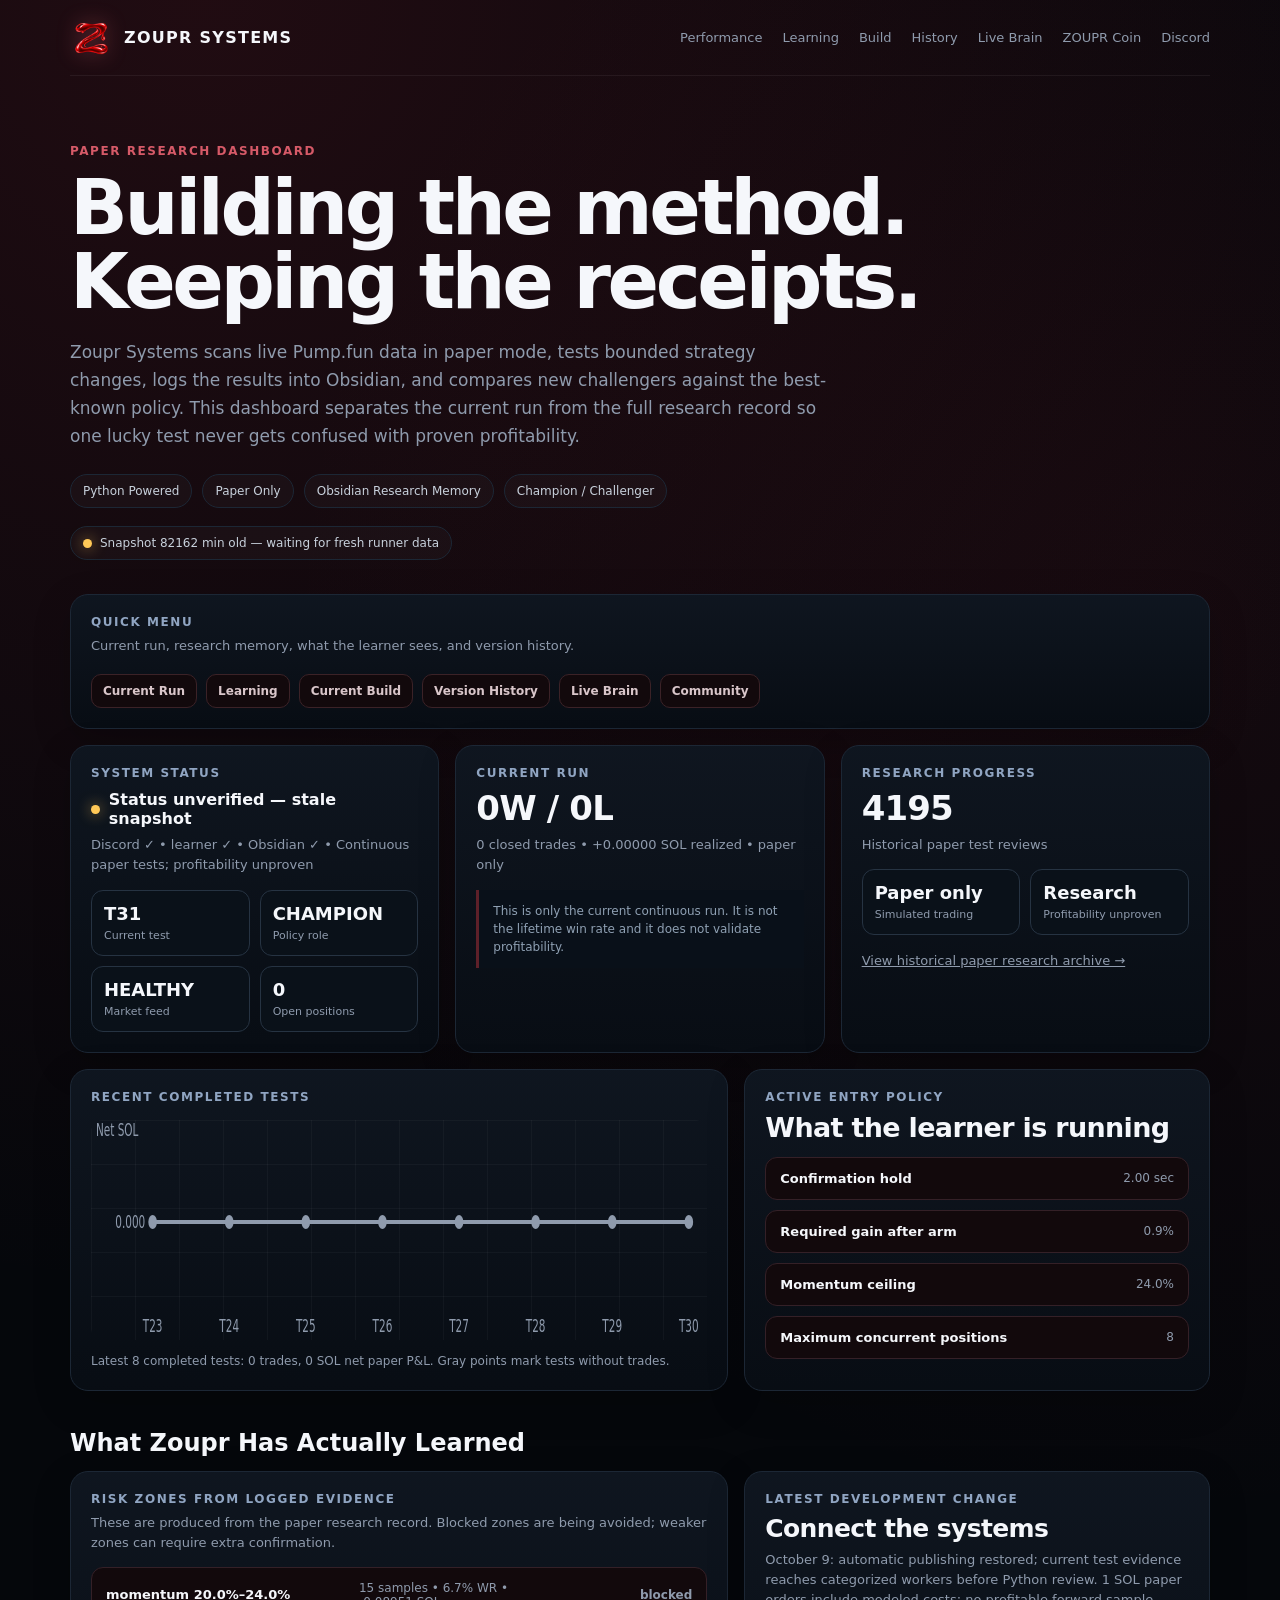
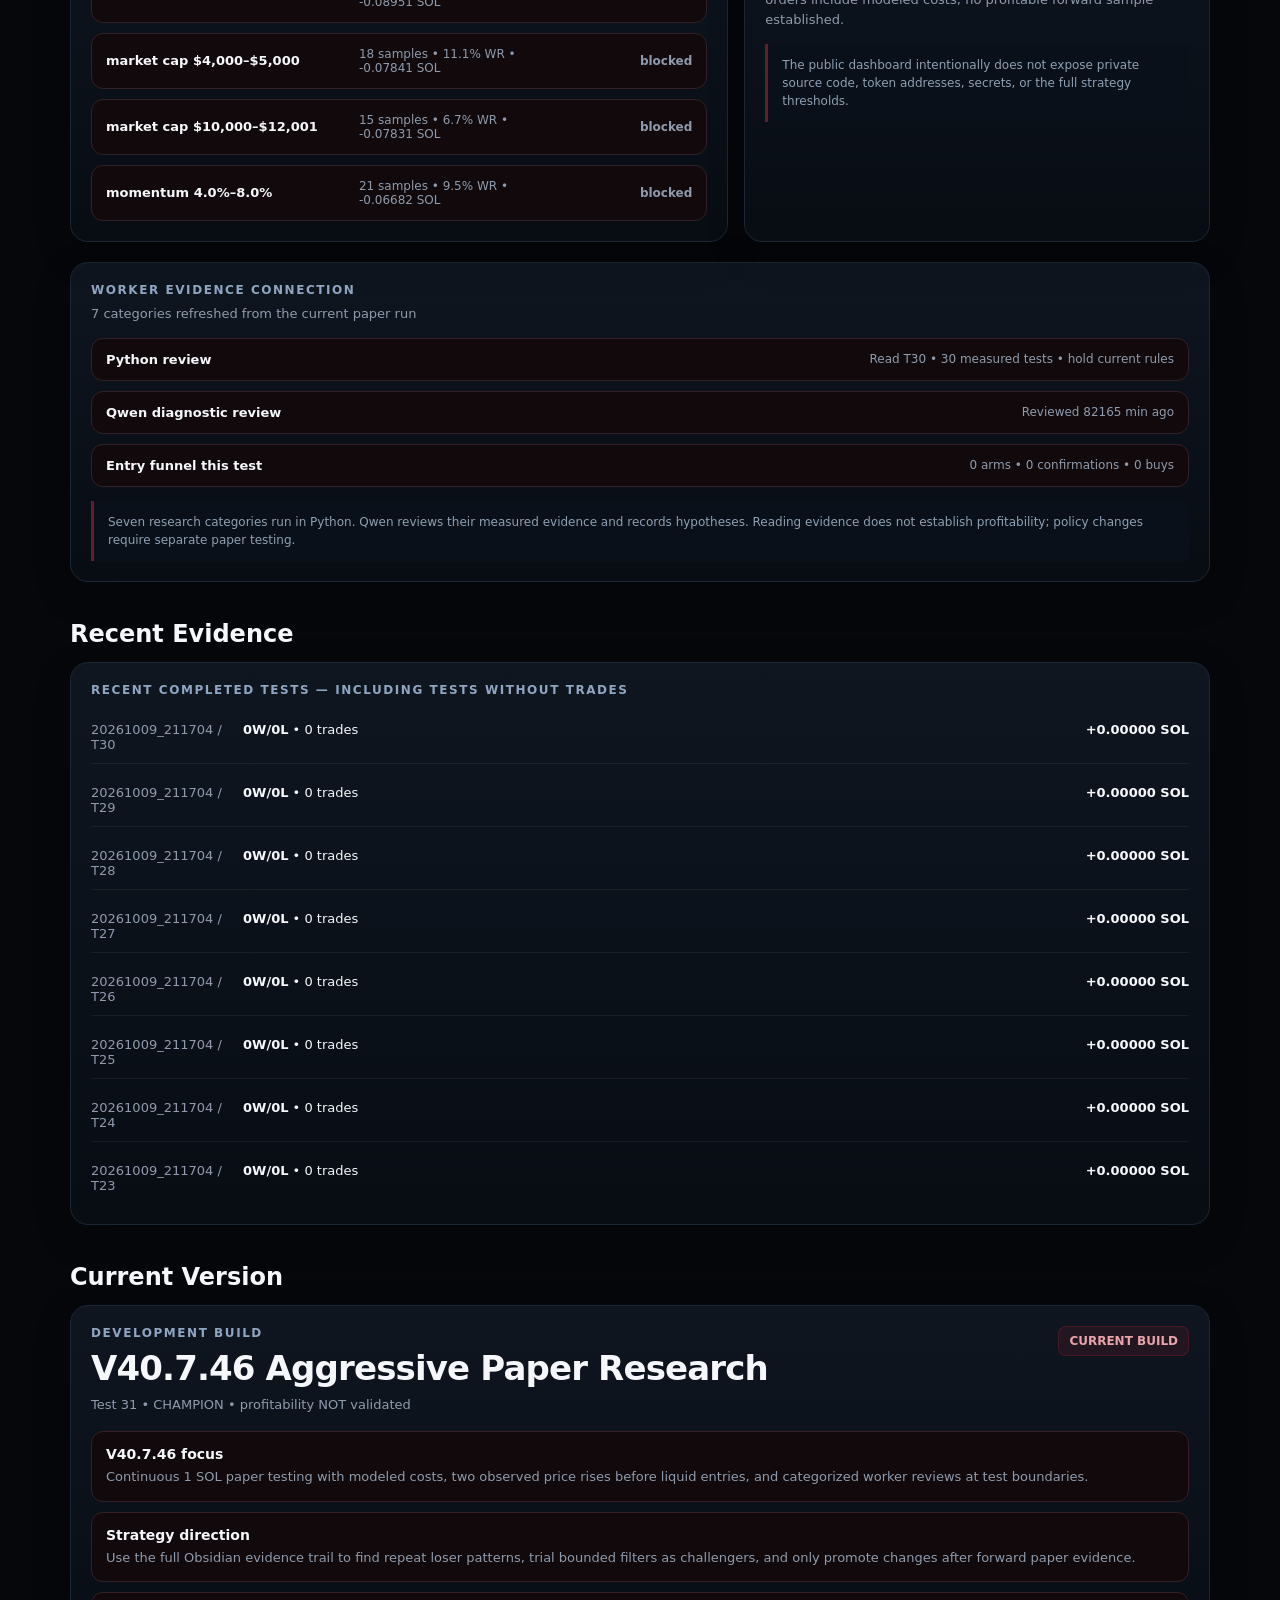
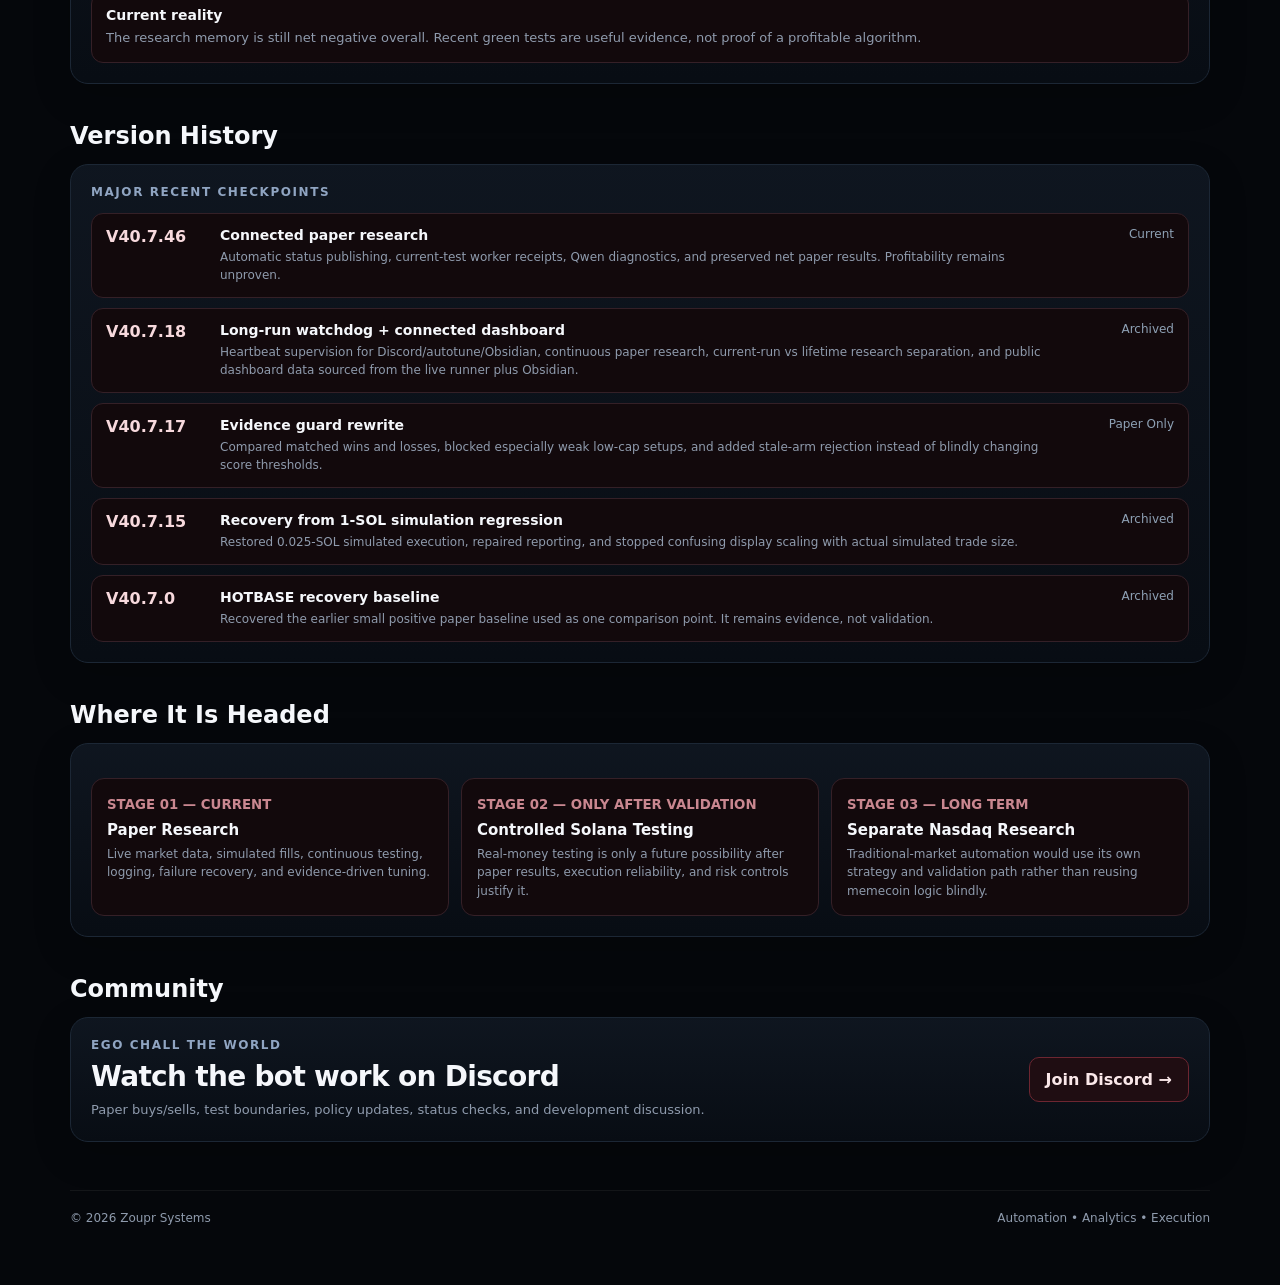
==== index.html @ bf9b5e85 "Add ZOUPR coin tab to main navigation" ====
<!doctype html>
<html lang="en">
<head>
<meta charset="utf-8" />
<meta name="viewport" content="width=device-width, initial-scale=1" />
<title>Zoupr Systems — Development Dashboard</title>
<link rel="icon" type="image/png" href="/assets/z-logo.png" />
<style>
:root{--bg:#05070b;--panel:#0b1018;--panel2:#0f1620;--line:#1c2735;--text:#f5f7fb;--muted:#8f9bad;--accent:#8f1f2d;--accent2:#d65a68;--good:#46d98f;--bad:#ff6b6b;--warn:#ffc857}
*{box-sizing:border-box}html{scroll-behavior:smooth}body{margin:0;background:radial-gradient(circle at 16% 0%,rgba(143,31,45,.20),transparent 28%),radial-gradient(circle at 92% 14%,rgba(143,31,45,.11),transparent 22%),var(--bg);color:var(--text);font-family:Inter,ui-sans-serif,system-ui,-apple-system,BlinkMacSystemFont,"Segoe UI",sans-serif}a{color:inherit;text-decoration:none}.wrap{max-width:1180px;margin:auto;padding:0 20px 60px}nav{height:76px;display:flex;align-items:center;justify-content:space-between;border-bottom:1px solid rgba(255,255,255,.06)}.brand{display:flex;align-items:center;gap:12px;font-weight:900;letter-spacing:.08em}.logo{width:42px;height:42px;filter:drop-shadow(0 0 10px rgba(214,90,104,.42))}.logo img{width:100%;height:100%;object-fit:contain}.navlinks{display:flex;gap:20px;color:var(--muted);font-size:13px}.hero{padding:68px 0 34px}.eyebrow,.label{font-size:12px;text-transform:uppercase;letter-spacing:.13em;font-weight:800}.eyebrow{color:var(--accent2);margin-bottom:13px}.label{color:#90a5c2}h1{font-size:clamp(44px,7vw,76px);line-height:.98;letter-spacing:-.045em;margin:0 0 18px}.hero p{max-width:760px;color:var(--muted);font-size:17px;line-height:1.65;margin:0}.badges{display:flex;gap:10px;flex-wrap:wrap;margin-top:24px}.badge,.sync-pill{padding:9px 12px;border:1px solid var(--line);border-radius:999px;background:rgba(255,255,255,.025);font-size:12px;color:#c8d1dc}.sync-pill{display:inline-flex;align-items:center;gap:8px;margin-top:18px}.dot{width:9px;height:9px;border-radius:50%;background:var(--good);box-shadow:0 0 14px rgba(70,217,143,.85)}.dot.warn{background:var(--warn);box-shadow:0 0 14px rgba(255,200,87,.65)}.dot.bad{background:var(--bad);box-shadow:0 0 14px rgba(255,107,107,.65)}.grid{display:grid;grid-template-columns:repeat(12,1fr);gap:16px}.card{background:linear-gradient(180deg,rgba(15,22,32,.98),rgba(8,13,20,.98));border:1px solid var(--line);border-radius:18px;padding:20px;box-shadow:0 12px 38px rgba(0,0,0,.2)}.span3{grid-column:span 3}.span4{grid-column:span 4}.span5{grid-column:span 5}.span6{grid-column:span 6}.span7{grid-column:span 7}.span8{grid-column:span 8}.span12{grid-column:span 12}.big{font-size:34px;font-weight:900;margin-top:8px;letter-spacing:-.025em}.sub{color:var(--muted);font-size:13px;line-height:1.55;margin-top:7px}.status{display:flex;align-items:center;gap:9px;margin-top:10px;font-weight:800}.good{color:var(--good)}.badtext{color:var(--bad)}.warntext{color:var(--warn)}.section-title{font-size:24px;margin:38px 0 14px}.menu{display:flex;align-items:center;justify-content:space-between;gap:18px;flex-wrap:wrap;margin-bottom:16px}.menu-links{display:flex;gap:9px;flex-wrap:wrap}.menu-links a{padding:9px 11px;border-radius:10px;border:1px solid #3b2227;background:#12090c;color:#d9c6ca;font-size:12px;font-weight:800}.mini-grid{display:grid;grid-template-columns:repeat(2,1fr);gap:10px;margin-top:14px}.mini{padding:12px;border:1px solid #263342;border-radius:12px;background:#0a1119}.mini strong{display:block;font-size:18px}.mini span{font-size:11px;color:var(--muted)}.chart{height:220px;margin-top:16px;position:relative;border-radius:12px;overflow:hidden;background:linear-gradient(rgba(255,255,255,.035) 1px,transparent 1px),linear-gradient(90deg,rgba(255,255,255,.035) 1px,transparent 1px);background-size:44px 44px}.chart svg{position:absolute;inset:0;width:100%;height:100%}.chart-note{color:var(--muted);font-size:12px;line-height:1.5;margin-top:12px}.policy{display:grid;gap:10px;margin-top:14px}.policy-row,.risk-row,.history-item{padding:13px 14px;border:1px solid #342027;border-radius:12px;background:#12090c}.policy-row{display:flex;justify-content:space-between;gap:20px}.policy-row span{font-size:12px;color:var(--muted)}.policy-row strong{font-size:13px}.risk-list,.test-list,.history{display:grid;gap:10px;margin-top:14px}.risk-row{display:grid;grid-template-columns:1.2fr .8fr .8fr;gap:12px;align-items:center}.risk-row strong{font-size:13px}.risk-row span{font-size:12px;color:var(--muted)}.risk-action{text-align:right;font-weight:800;color:#e9a3aa}.test-row{display:grid;grid-template-columns:140px 1fr 110px;gap:12px;padding:11px 0;border-bottom:1px solid rgba(255,255,255,.06);font-size:13px}.test-row:last-child{border-bottom:0}.test-id{color:var(--muted)}.test-pnl{text-align:right;font-weight:800}.version-head{display:flex;justify-content:space-between;gap:18px;flex-wrap:wrap}.version-tag{padding:7px 10px;border-radius:8px;background:rgba(143,31,45,.16);border:1px solid rgba(143,31,45,.35);color:#e9a3aa;font-size:12px;font-weight:800;height:max-content}.change-list{display:grid;gap:10px;margin-top:16px}.change{border:1px solid #352027;background:#12090c;border-radius:12px;padding:14px}.change strong{display:block;font-size:14px;margin-bottom:5px}.change p{margin:0;color:var(--muted);font-size:13px;line-height:1.5}.history-item{display:grid;grid-template-columns:100px 1fr 110px;gap:14px}.history-item h3{margin:0 0 5px;font-size:14px}.history-item p{margin:0;color:var(--muted);font-size:12px;line-height:1.5}.history-ver{font-weight:900;color:#f7d9dd}.history-status{text-align:right;color:#8ea1b5;font-size:12px}.goal-grid{display:grid;grid-template-columns:repeat(3,1fr);gap:12px;margin-top:14px}.goal{padding:15px;border:1px solid #352027;border-radius:13px;background:#12090c}.goal small{color:#c98790;font-weight:800}.goal h3{margin:8px 0 6px;font-size:15px}.goal p{margin:0;color:var(--muted);font-size:12px;line-height:1.55}.discord-box{display:flex;justify-content:space-between;gap:20px;align-items:center;flex-wrap:wrap}.discord-btn{padding:12px 16px;border-radius:10px;border:1px solid #6d2631;background:#1f0d12;color:#fae7e9;font-weight:900}.disclaimer{margin-top:14px;padding:12px 14px;border-left:3px solid #5e2029;background:#091019;color:#8fa0b3;font-size:12px;line-height:1.5}footer{margin-top:48px;padding-top:20px;border-top:1px solid rgba(255,255,255,.06);color:var(--muted);font-size:12px;display:flex;justify-content:space-between;gap:20px;flex-wrap:wrap}@media(max-width:850px){.span3,.span4,.span5,.span6,.span7,.span8{grid-column:span 12}.navlinks{display:none}.hero{padding-top:46px}.goal-grid{grid-template-columns:1fr}.risk-row,.test-row,.history-item{grid-template-columns:1fr}.risk-action,.test-pnl,.history-status{text-align:left}}
</style>
</head>
<body>
<div class="wrap">
<nav><div class="brand"><div class="logo"><img src="/assets/z-logo.png" alt="Zoupr Systems"></div>ZOUPR SYSTEMS</div><div class="navlinks"><a href="#performance">Performance</a><a href="#learning">Learning</a><a href="#build">Build</a><a href="#history">History</a><a href="/brain.html">Live Brain</a><a href="/coin.html">ZOUPR Coin</a><a href="#community">Discord</a></div></nav>
<section class="hero"><div class="eyebrow">Paper Research Dashboard</div><h1>Building the method.<br>Keeping the receipts.</h1><p>Zoupr Systems scans live Pump.fun data in paper mode, tests bounded strategy changes, logs the results into Obsidian, and compares new challengers against the best-known policy. This dashboard separates the current run from the full research record so one lucky test never gets confused with proven profitability.</p><div class="badges"><div class="badge">Python Powered</div><div class="badge">Paper Only</div><div class="badge">Obsidian Research Memory</div><div class="badge">Champion / Challenger</div></div><div class="sync-pill"><span class="dot" id="sync-dot"></span><span id="sync-text">Loading Zoupr snapshot…</span></div></section>
<section class="card menu"><div><div class="label">Quick Menu</div><div class="sub">Current run, research memory, what the learner sees, and version history.</div></div><div class="menu-links"><a href="#performance">Current Run</a><a href="#learning">Learning</a><a href="#build">Current Build</a><a href="#history">Version History</a><a href="/brain.html">Live Brain</a><a href="#community">Community</a></div></section>
<section class="grid" id="performance">
<div class="card span4"><div class="label">System Status</div><div class="status" id="bot-status"><span class="dot"></span> Loading</div><div class="sub" id="bot-status-sub">Reading website_status.json…</div><div class="mini-grid"><div class="mini"><strong id="test-number">—</strong><span>Current test</span></div><div class="mini"><strong id="policy-role">—</strong><span>Policy role</span></div><div class="mini"><strong id="feed-state">—</strong><span>Market feed</span></div><div class="mini"><strong id="open-pos">—</strong><span>Open positions</span></div></div></div>
<div class="card span4"><div class="label">Current Run</div><div class="big" id="run-record">—</div><div class="sub" id="run-pnl">Waiting for live snapshot.</div><div class="disclaimer">This is only the current continuous run. It is not the lifetime win rate and it does not validate profitability.</div></div>
<div class="card span4"><div class="label">Research Progress</div><div class="big" id="memory-tests">—</div><div class="sub">Historical paper test reviews</div><div class="mini-grid"><div class="mini"><strong>Paper only</strong><span>Simulated trading</span></div><div class="mini"><strong>Research</strong><span>Profitability unproven</span></div></div><div class="sub" style="margin-top:16px"><a href="/research-archive.html" style="text-decoration:underline">View historical paper research archive →</a></div></div>
<div class="card span7"><div class="label">Recent Completed Tests</div><div class="chart"><svg id="recent-chart" viewBox="0 0 1000 220" preserveAspectRatio="none"></svg></div><div class="chart-note" id="chart-note">Current-run net paper P&amp;L per completed test. Hover a point for its trade count.</div></div>
<div class="card span5"><div class="label">Active Entry Policy</div><div class="big" style="font-size:27px">What the learner is running</div><div class="policy"><div class="policy-row"><strong>Confirmation hold</strong><span id="policy-hold">—</span></div><div class="policy-row"><strong>Required gain after arm</strong><span id="policy-gain">—</span></div><div class="policy-row"><strong>Momentum ceiling</strong><span id="policy-mom">—</span></div><div class="policy-row"><strong>Maximum concurrent positions</strong><span id="policy-concurrent">—</span></div></div></div>
</section>
<h2 class="section-title" id="learning">What Zoupr Has Actually Learned</h2>
<section class="grid"><div class="card span7"><div class="label">Risk Zones From Logged Evidence</div><div class="sub">These are produced from the paper research record. Blocked zones are being avoided; weaker zones can require extra confirmation.</div><div class="risk-list" id="risk-list"><div class="risk-row"><strong>Loading evidence…</strong><span></span><span></span></div></div></div><div class="card span5"><div class="label">Latest Development Change</div><div class="big" style="font-size:25px">Connect the systems</div><div class="sub" id="latest-change">Loading latest change…</div><div class="disclaimer">The public dashboard intentionally does not expose private source code, token addresses, secrets, or the full strategy thresholds.</div></div></section>
<section class="card" style="margin-top:20px"><div class="label">Worker Evidence Connection</div><div class="sub" id="worker-summary">Checking measured research and review receipts…</div><div class="policy"><div class="policy-row"><strong>Python review</strong><span id="worker-python">—</span></div><div class="policy-row"><strong>Qwen diagnostic review</strong><span id="worker-qwen">—</span></div><div class="policy-row"><strong>Entry funnel this test</strong><span id="worker-funnel">—</span></div></div><div class="disclaimer">Seven research categories run in Python. Qwen reviews their measured evidence and records hypotheses. Reading evidence does not establish profitability; policy changes require separate paper testing.</div></section>
<h2 class="section-title">Recent Evidence</h2>
<section class="card"><div class="label">Recent completed tests — including tests without trades</div><div class="test-list" id="test-list"><div class="sub">Loading recent tests…</div></div></section>
<h2 class="section-title" id="build">Current Version</h2>
<section class="card"><div class="version-head"><div><div class="label">Development Build</div><div class="big" id="build-version">Loading…</div><div class="sub" id="build-sub">Paper research only.</div></div><div class="version-tag">CURRENT BUILD</div></div><div class="change-list"><div class="change"><strong>V40.7.46 focus</strong><p>Continuous 1 SOL paper testing with modeled costs, two observed price rises before liquid entries, and categorized worker reviews at test boundaries.</p></div><div class="change"><strong>Strategy direction</strong><p>Use the full Obsidian evidence trail to find repeat loser patterns, trial bounded filters as challengers, and only promote changes after forward paper evidence.</p></div><div class="change"><strong>Current reality</strong><p>The research memory is still net negative overall. Recent green tests are useful evidence, not proof of a profitable algorithm.</p></div></div></section>
<h2 class="section-title" id="history">Version History</h2>
<section class="card"><div class="label">Major recent checkpoints</div><div class="history"><div class="history-item"><div class="history-ver">V40.7.46</div><div><h3>Connected paper research</h3><p>Automatic status publishing, current-test worker receipts, Qwen diagnostics, and preserved net paper results. Profitability remains unproven.</p></div><div class="history-status">Current</div></div><div class="history-item"><div class="history-ver">V40.7.18</div><div><h3>Long-run watchdog + connected dashboard</h3><p>Heartbeat supervision for Discord/autotune/Obsidian, continuous paper research, current-run vs lifetime research separation, and public dashboard data sourced from the live runner plus Obsidian.</p></div><div class="history-status">Archived</div></div><div class="history-item"><div class="history-ver">V40.7.17</div><div><h3>Evidence guard rewrite</h3><p>Compared matched wins and losses, blocked especially weak low-cap setups, and added stale-arm rejection instead of blindly changing score thresholds.</p></div><div class="history-status">Paper Only</div></div><div class="history-item"><div class="history-ver">V40.7.15</div><div><h3>Recovery from 1-SOL simulation regression</h3><p>Restored 0.025-SOL simulated execution, repaired reporting, and stopped confusing display scaling with actual simulated trade size.</p></div><div class="history-status">Archived</div></div><div class="history-item"><div class="history-ver">V40.7.0</div><div><h3>HOTBASE recovery baseline</h3><p>Recovered the earlier small positive paper baseline used as one comparison point. It remains evidence, not validation.</p></div><div class="history-status">Archived</div></div></div></section>
<h2 class="section-title">Where It Is Headed</h2><section class="card"><div class="goal-grid"><div class="goal"><small>STAGE 01 — CURRENT</small><h3>Paper Research</h3><p>Live market data, simulated fills, continuous testing, logging, failure recovery, and evidence-driven tuning.</p></div><div class="goal"><small>STAGE 02 — ONLY AFTER VALIDATION</small><h3>Controlled Solana Testing</h3><p>Real-money testing is only a future possibility after paper results, execution reliability, and risk controls justify it.</p></div><div class="goal"><small>STAGE 03 — LONG TERM</small><h3>Separate Nasdaq Research</h3><p>Traditional-market automation would use its own strategy and validation path rather than reusing memecoin logic blindly.</p></div></div></section>
<h2 class="section-title" id="community">Community</h2><section class="card discord-box"><div><div class="label">Ego Chall The World</div><div class="big" style="font-size:28px">Watch the bot work on Discord</div><div class="sub">Paper buys/sells, test boundaries, policy updates, status checks, and development discussion.</div></div><a class="discord-btn" href="https://discord.gg/yEB4RwG9V2" target="_blank" rel="noopener noreferrer">Join Discord →</a></section>
<footer><div>© 2026 Zoupr Systems</div><div>Automation • Analytics • Execution</div></footer>
</div>
<script>
const fmt=n=>Number(n||0);const sign=n=>`${n>=0?'+':''}${n.toFixed(5)}`;const pct=n=>`${(100*fmt(n)).toFixed(1)}%`;
const escapeHtml=value=>String(value??'').replace(/[&<>"']/g,c=>({'&':'&amp;','<':'&lt;','>':'&gt;','"':'&quot;',"'":'&#39;'}[c]));
function drawChart(rows){
 const svg=document.getElementById('recent-chart'),note=document.getElementById('chart-note');if(!svg)return;
 const valid=(Array.isArray(rows)?rows:[]).filter(r=>r.pnl_sol!==null&&r.pnl_sol!==undefined&&Number.isFinite(Number(r.pnl_sol)));
 if(!valid.length){svg.innerHTML='';note.textContent='Waiting for completed-test data.';return}
 const vals=valid.map(r=>Number(r.pnl_sol)),flat=vals.every(v=>v===0);
 const left=100,right=970,top=24,bottom=180;
 let min=Math.min(...vals,0),max=Math.max(...vals,0);
 if(flat){min=-.01;max=.01}else{const pad=(max-min)*.12;min-=pad;max+=pad}
 const x=i=>left+(right-left)*(vals.length===1?.5:i/(vals.length-1));
 const y=v=>top+(bottom-top)*(1-(v-min)/(max-min));
 const text=(xx,yy,value,anchor='start')=>`<text x="${xx}" y="${yy}" fill="#8f9bad" font-size="17" text-anchor="${anchor}">${escapeHtml(value)}</text>`;
 const ticks=flat?[0]:[Math.min(...vals,0),0,Math.max(...vals,0)];
 let content=text(8,16,'Net SOL');
 for(const tick of [...new Set(ticks)])content+=`<line x1="${left}" y1="${y(tick)}" x2="${right}" y2="${y(tick)}" stroke="rgba(255,255,255,.16)"/>`+text(88,y(tick)+6,tick===0?'0.000':tick.toFixed(4),'end');
 content+=`<polyline points="${vals.map((v,i)=>`${x(i)},${y(v)}`).join(' ')}" fill="none" stroke="${flat?'#8f9bad':'#d65a68'}" stroke-width="4"/>`;
 content+=valid.map((r,i)=>{const trades=Number(r.trades)||0,color=trades===0?'#8f9bad':vals[i]>0?'#46d98f':vals[i]<0?'#ff6b6b':'#8f9bad';return `<circle cx="${x(i)}" cy="${y(vals[i])}" r="7" fill="${color}"><title>${escapeHtml(`${r.run} / T${r.test}: ${sign(vals[i])} SOL · ${trades} trades · ${r.wins??0}W/${r.losses??0}L`)}</title></circle>`+text(x(i),212,`T${r.test}`,'middle')}).join('');
 svg.setAttribute('role','img');svg.setAttribute('aria-label',flat?'Recent completed tests: zero net paper P&L.':'Net paper P&L for recent completed tests.');svg.innerHTML=content;
 const count=valid.reduce((n,r)=>n+(Number(r.trades)||0),0);
 note.textContent=count===0?`Latest ${valid.length} completed tests: 0 trades, 0 SOL net paper P&L. Gray points mark tests without trades.`:`Latest ${valid.length} completed tests: ${count} trades. Net paper P&L per test; hover a point for details.`;
}

function renderTests(rows){const el=document.getElementById('test-list');if(!el)return;el.innerHTML=(rows||[]).slice().reverse().map(r=>`<div class="test-row"><div class="test-id">${r.run} / T${r.test}</div><div><strong>${r.wins}W/${r.losses}L</strong> • ${r.trades} trade${r.trades===1?'':'s'}</div><div class="test-pnl ${!Number(r.trades)?'':fmt(r.pnl_sol)>0?'good':fmt(r.pnl_sol)<0?'badtext':''}">${sign(fmt(r.pnl_sol))} SOL</div></div>`).join('')||'<div class="sub">No completed tests in this snapshot.</div>'}
function renderRisks(rows){const el=document.getElementById('risk-list');if(!el)return;el.innerHTML=(rows||[]).map(r=>{let zone=r.feature==='market_cap'?`$${Number(r.low).toLocaleString()}–$${Number(r.high).toLocaleString()}`:`${pct(r.low)}–${pct(r.high)}`;return `<div class="risk-row"><strong>${r.feature.replace('_',' ')} ${zone}</strong><span>${r.samples} samples • ${(100*fmt(r.win_rate)).toFixed(1)}% WR • ${sign(fmt(r.pnl_sol))} SOL</span><span class="risk-action">${r.action}</span></div>`}).join('')||'<div class="sub">No active risk zones in this snapshot.</div>'}
function renderWorkers(s){const w=s.workers||{},f=s.entry_funnel||{};document.getElementById('worker-summary').textContent=w.evidence_current?'7 categories refreshed from the current paper run':'Waiting for current categorized evidence';document.getElementById('worker-python').textContent=w.python_read_current_run?`Read T${w.python_read_test} • ${w.measured_tests??'—'} measured tests • ${(w.decision||'review recorded').replaceAll('_',' ')}`:'Awaiting a completed-test receipt';const qt=w.qwen_review_at_utc?new Date(w.qwen_review_at_utc):null;document.getElementById('worker-qwen').textContent=w.qwen_review_current_run&&qt?`Reviewed ${Math.max(0,Math.round((Date.now()-qt.getTime())/60000))} min ago`:'Awaiting current-run review';document.getElementById('worker-funnel').textContent=`${f.adaptive_arms??'—'} arms • ${f.adaptive_entries??'—'} confirmations • ${f.buys??'—'} buys`;}
async function refresh(){try{let r;try{r=await fetch('https://raw.githubusercontent.com/MooseyToons/zoupr-systems-site/status-live/website_status.json?ts='+Date.now(),{cache:'no-store'});if(!r.ok)throw new Error();}catch(_){r=await fetch('./website_status.json?ts='+Date.now(),{cache:'no-store'});}if(!r.ok)throw new Error();const s=await r.json();const updated=new Date(s.updated_at_utc);const age=(Date.now()-updated.getTime())/60000;const fresh=Number.isFinite(age)&&age>=-2&&age<3;const syncDot=document.getElementById('sync-dot');syncDot.className='dot '+(fresh?'':'warn');document.getElementById('sync-text').textContent=fresh?`Snapshot synced ${Math.max(0,Math.round(age))} min ago`:`Snapshot ${Number.isFinite(age)?Math.max(0,Math.round(age))+" min old":"unavailable"} — waiting for fresh runner data`;
const running=s.state==='running'&&s.learner_alive===true&&fresh;document.getElementById('bot-status').innerHTML=`<span class="dot ${running&&fresh?'':'warn'}"></span>${running?'Paper learner running':fresh?'Runner not reporting active':'Status unverified — stale snapshot'}`;document.getElementById('bot-status-sub').textContent=`Discord ${s.discord_alive?'✓':'?'} • learner ${s.learner_alive?'✓':'?'} • Obsidian ${s.obsidian_alive?'✓':'?'} • ${s.status_text||''}`;document.getElementById('test-number').textContent=`T${s.test??'—'}`;document.getElementById('policy-role').textContent=(s.policy_role||'—').toUpperCase();document.getElementById('feed-state').textContent=s.feed_ok?'HEALTHY':'CHECK';document.getElementById('open-pos').textContent=s.open_positions??0;document.getElementById('run-record').textContent=`${s.wins}W / ${s.losses}L`;document.getElementById('run-pnl').textContent=`${s.trades} closed trades • ${sign(fmt(s.pnl_sol))} SOL realized • paper only`;
const m=s.research_memory||{};document.getElementById('memory-tests').textContent=m.completed_test_reviews??'—';
const p=s.entry_policy||{};document.getElementById('policy-hold').textContent=p.min_hold_seconds==null?'—':`${fmt(p.min_hold_seconds).toFixed(2)} sec`;document.getElementById('policy-gain').textContent=p.min_gain_from_arm==null?'—':pct(p.min_gain_from_arm);document.getElementById('policy-mom').textContent=p.max_momentum==null?'—':pct(p.max_momentum);document.getElementById('policy-concurrent').textContent=p.max_concurrent??'—';document.getElementById('latest-change').textContent=s.latest_change||'No public-safe change note in this snapshot.';document.getElementById('build-version').textContent=s.build_label||`V${s.bot_version}`;document.getElementById('build-sub').textContent=`Test ${s.test??'—'} • ${(s.policy_role||'unknown').toUpperCase()} • profitability ${s.profitability_validated?'validated':'NOT validated'}`;renderWorkers(s);renderTests(s.recent_tests);renderRisks(s.risk_zones);drawChart(s.recent_tests)}catch(e){document.getElementById('sync-dot').className='dot bad';document.getElementById('sync-text').textContent='Dashboard data unavailable';}}
refresh();setInterval(refresh,10000);
</script>
</body>
</html>
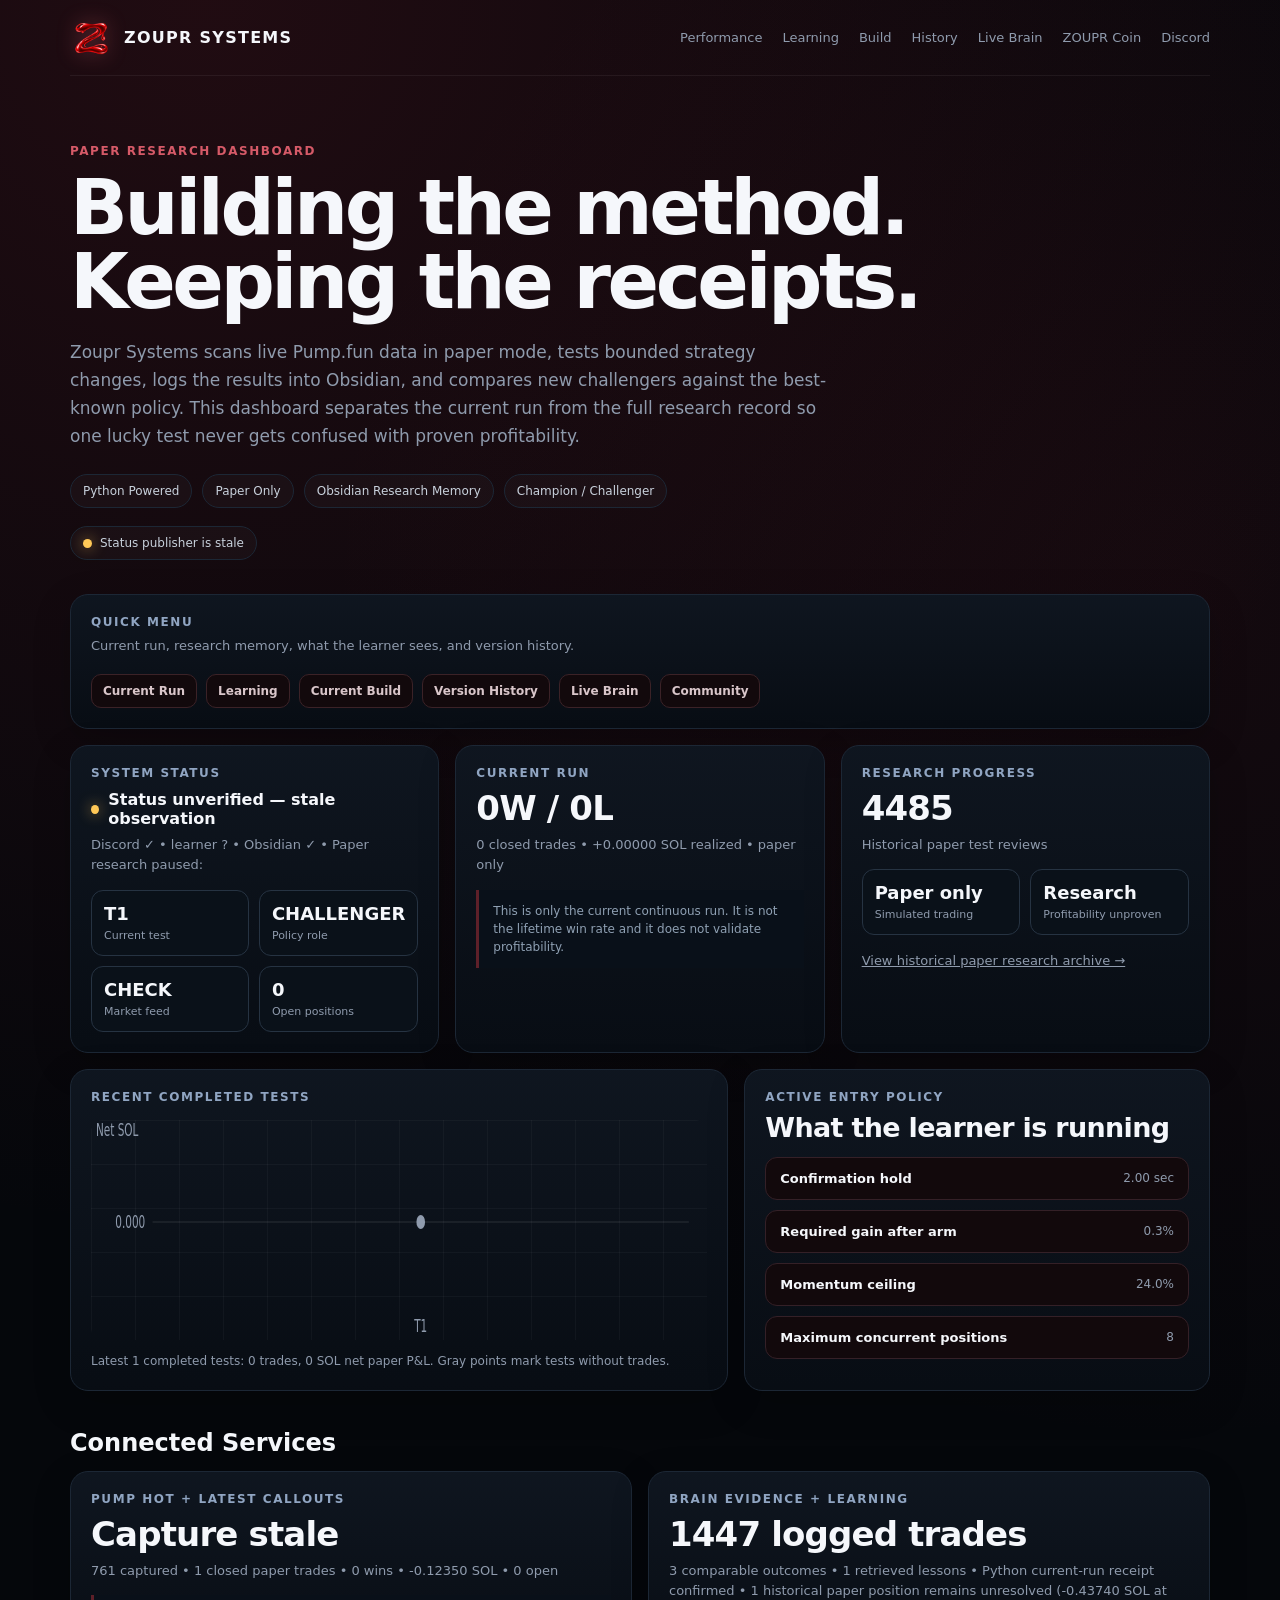
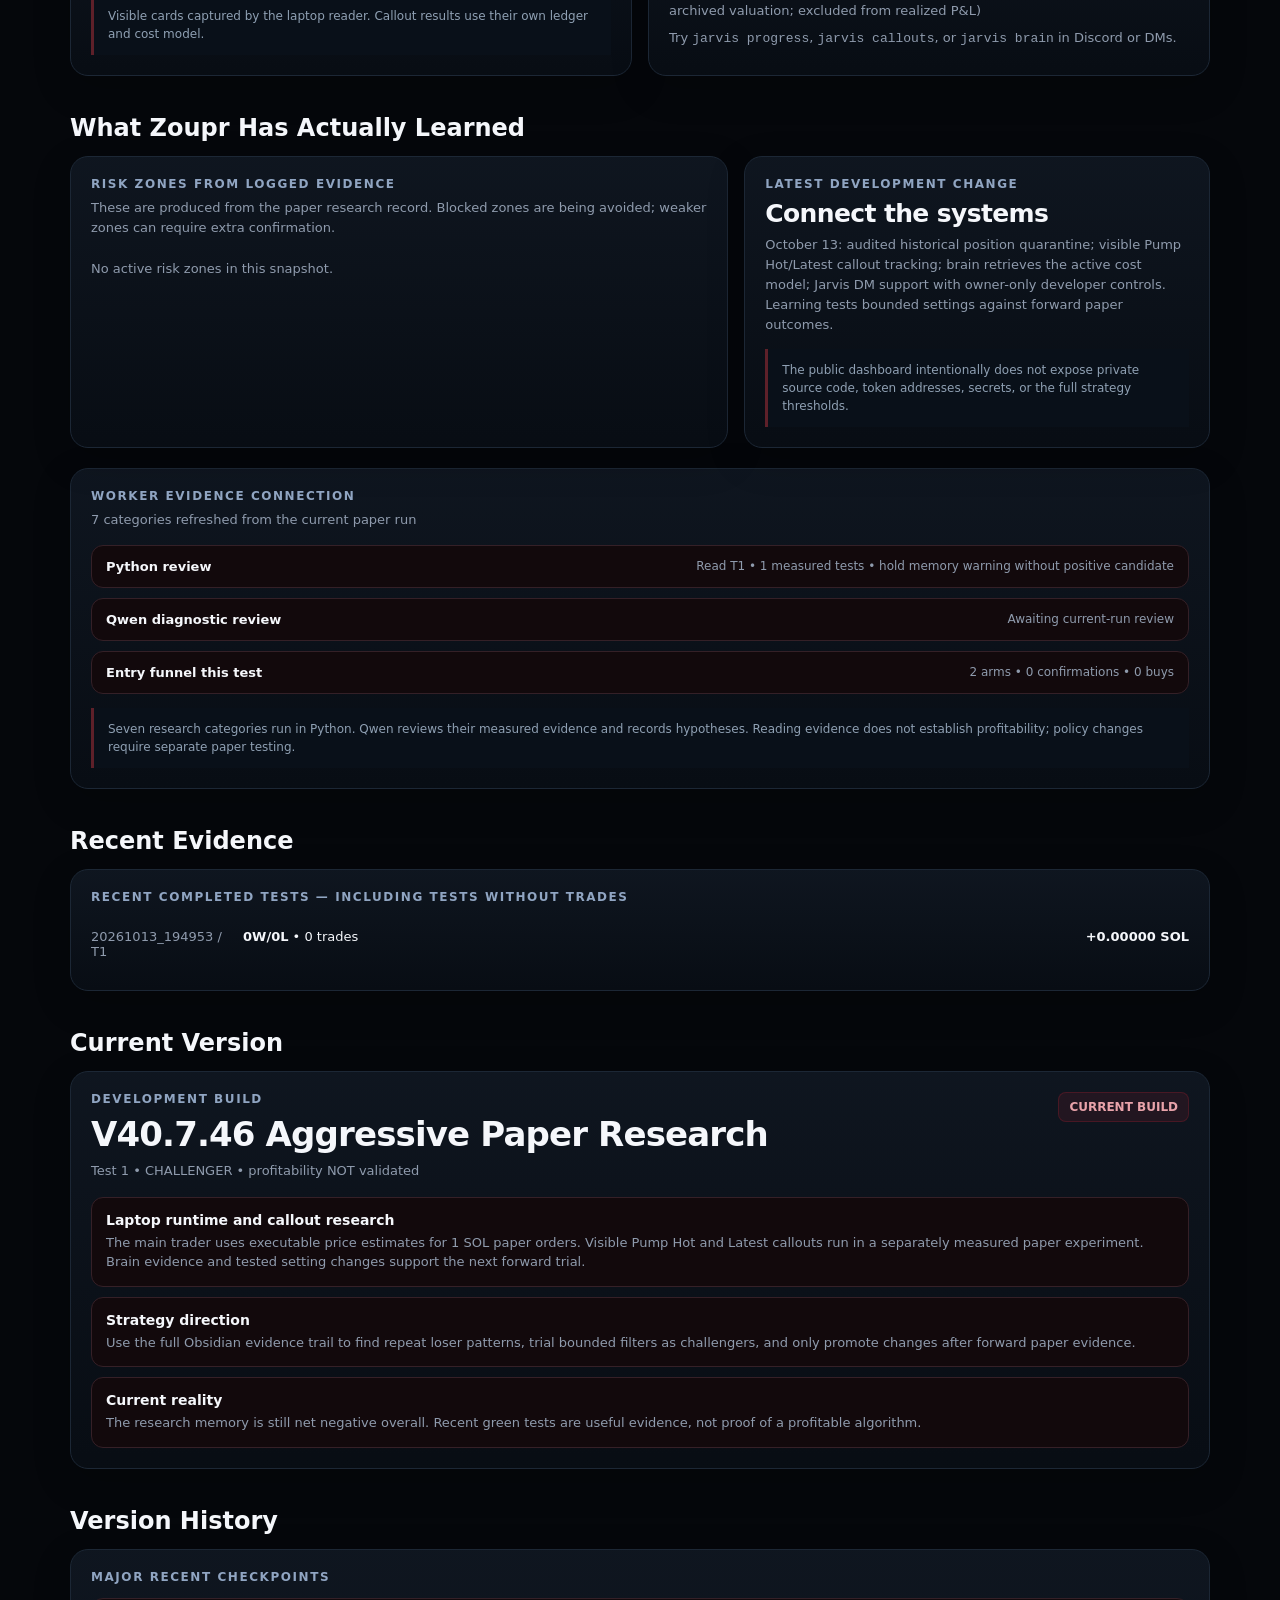
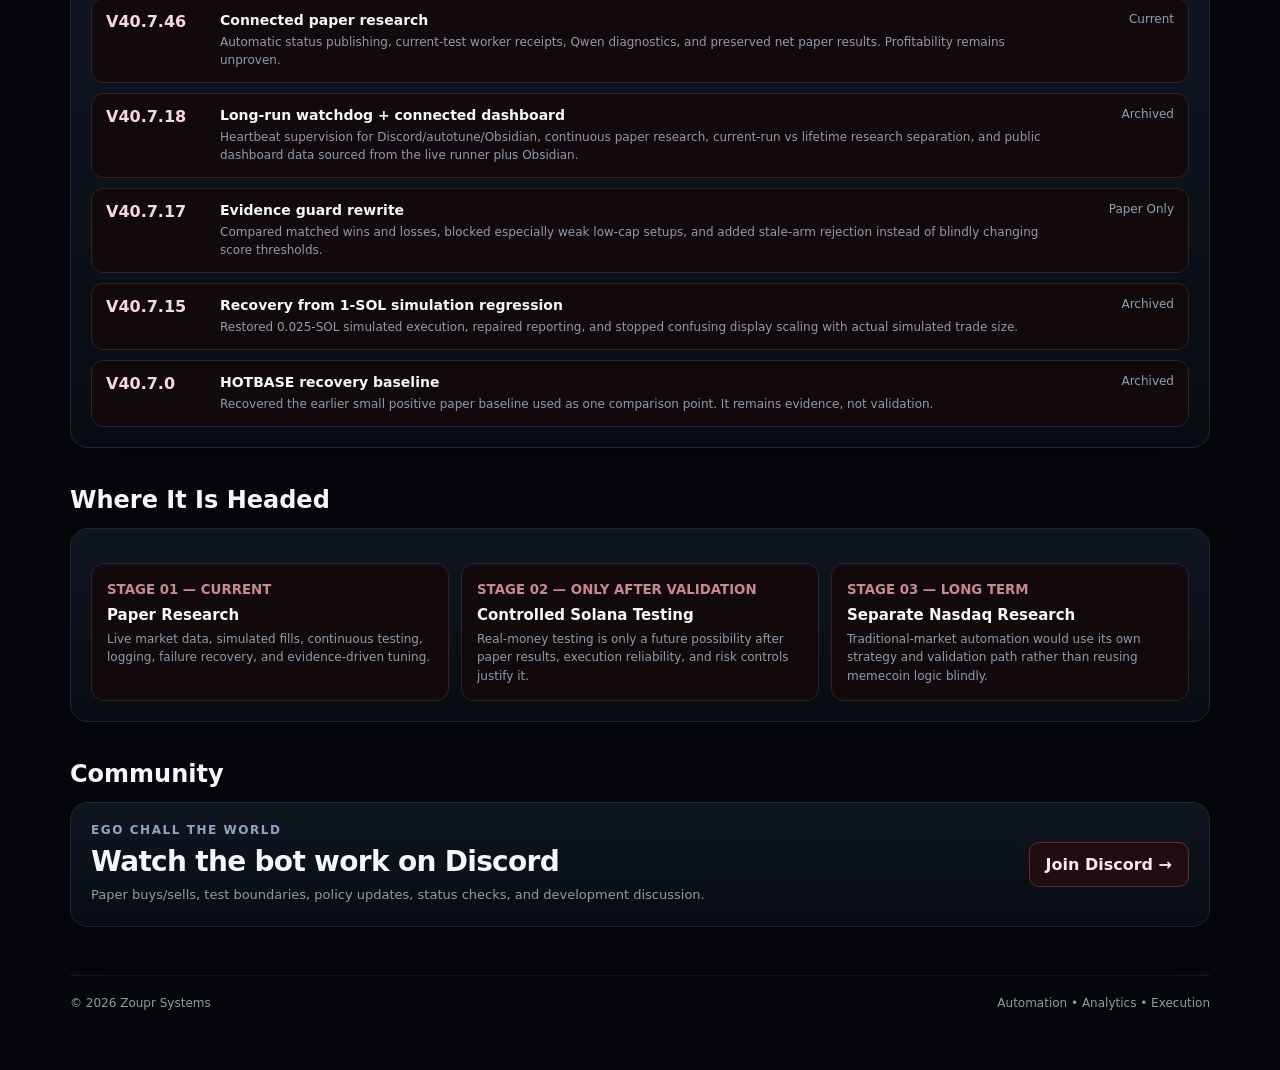
==== commit 3783c872: "Repair laptop status, callout reporting and brain dashboard" ====
--- a/index.html
+++ b/index.html
@@ -22,13 +22,15 @@
 <div class="card span7"><div class="label">Recent Completed Tests</div><div class="chart"><svg id="recent-chart" viewBox="0 0 1000 220" preserveAspectRatio="none"></svg></div><div class="chart-note" id="chart-note">Current-run net paper P&amp;L per completed test. Hover a point for its trade count.</div></div>
 <div class="card span5"><div class="label">Active Entry Policy</div><div class="big" style="font-size:27px">What the learner is running</div><div class="policy"><div class="policy-row"><strong>Confirmation hold</strong><span id="policy-hold">—</span></div><div class="policy-row"><strong>Required gain after arm</strong><span id="policy-gain">—</span></div><div class="policy-row"><strong>Momentum ceiling</strong><span id="policy-mom">—</span></div><div class="policy-row"><strong>Maximum concurrent positions</strong><span id="policy-concurrent">—</span></div></div></div>
 </section>
+<h2 class="section-title" id="connections">Connected Services</h2>
+<section class="grid"><div class="card span6"><div class="label">Pump Hot + Latest Callouts</div><div class="big" id="callout-status">—</div><div class="sub" id="callout-details">Checking capture and paper outcomes.</div><div class="disclaimer">Visible cards captured by the laptop reader. Callout results use their own ledger and cost model.</div></div><div class="card span6"><div class="label">Brain Evidence + Learning</div><div class="big" id="brain-count">—</div><div class="sub" id="brain-details">Checking comparable lessons and Python receipts.</div><div class="sub">Try <code>jarvis progress</code>, <code>jarvis callouts</code>, or <code>jarvis brain</code> in Discord or DMs.</div></div></section>
 <h2 class="section-title" id="learning">What Zoupr Has Actually Learned</h2>
 <section class="grid"><div class="card span7"><div class="label">Risk Zones From Logged Evidence</div><div class="sub">These are produced from the paper research record. Blocked zones are being avoided; weaker zones can require extra confirmation.</div><div class="risk-list" id="risk-list"><div class="risk-row"><strong>Loading evidence…</strong><span></span><span></span></div></div></div><div class="card span5"><div class="label">Latest Development Change</div><div class="big" style="font-size:25px">Connect the systems</div><div class="sub" id="latest-change">Loading latest change…</div><div class="disclaimer">The public dashboard intentionally does not expose private source code, token addresses, secrets, or the full strategy thresholds.</div></div></section>
 <section class="card" style="margin-top:20px"><div class="label">Worker Evidence Connection</div><div class="sub" id="worker-summary">Checking measured research and review receipts…</div><div class="policy"><div class="policy-row"><strong>Python review</strong><span id="worker-python">—</span></div><div class="policy-row"><strong>Qwen diagnostic review</strong><span id="worker-qwen">—</span></div><div class="policy-row"><strong>Entry funnel this test</strong><span id="worker-funnel">—</span></div></div><div class="disclaimer">Seven research categories run in Python. Qwen reviews their measured evidence and records hypotheses. Reading evidence does not establish profitability; policy changes require separate paper testing.</div></section>
 <h2 class="section-title">Recent Evidence</h2>
 <section class="card"><div class="label">Recent completed tests — including tests without trades</div><div class="test-list" id="test-list"><div class="sub">Loading recent tests…</div></div></section>
 <h2 class="section-title" id="build">Current Version</h2>
-<section class="card"><div class="version-head"><div><div class="label">Development Build</div><div class="big" id="build-version">Loading…</div><div class="sub" id="build-sub">Paper research only.</div></div><div class="version-tag">CURRENT BUILD</div></div><div class="change-list"><div class="change"><strong>V40.7.46 focus</strong><p>Continuous 1 SOL paper testing with modeled costs, two observed price rises before liquid entries, and categorized worker reviews at test boundaries.</p></div><div class="change"><strong>Strategy direction</strong><p>Use the full Obsidian evidence trail to find repeat loser patterns, trial bounded filters as challengers, and only promote changes after forward paper evidence.</p></div><div class="change"><strong>Current reality</strong><p>The research memory is still net negative overall. Recent green tests are useful evidence, not proof of a profitable algorithm.</p></div></div></section>
+<section class="card"><div class="version-head"><div><div class="label">Development Build</div><div class="big" id="build-version">Loading…</div><div class="sub" id="build-sub">Paper research only.</div></div><div class="version-tag">CURRENT BUILD</div></div><div class="change-list"><div class="change"><strong>Laptop runtime and callout research</strong><p>The main trader uses executable price estimates for 1 SOL paper orders. Visible Pump Hot and Latest callouts run in a separately measured paper experiment. Brain evidence and tested setting changes support the next forward trial.</p></div><div class="change"><strong>Strategy direction</strong><p>Use the full Obsidian evidence trail to find repeat loser patterns, trial bounded filters as challengers, and only promote changes after forward paper evidence.</p></div><div class="change"><strong>Current reality</strong><p>The research memory is still net negative overall. Recent green tests are useful evidence, not proof of a profitable algorithm.</p></div></div></section>
 <h2 class="section-title" id="history">Version History</h2>
 <section class="card"><div class="label">Major recent checkpoints</div><div class="history"><div class="history-item"><div class="history-ver">V40.7.46</div><div><h3>Connected paper research</h3><p>Automatic status publishing, current-test worker receipts, Qwen diagnostics, and preserved net paper results. Profitability remains unproven.</p></div><div class="history-status">Current</div></div><div class="history-item"><div class="history-ver">V40.7.18</div><div><h3>Long-run watchdog + connected dashboard</h3><p>Heartbeat supervision for Discord/autotune/Obsidian, continuous paper research, current-run vs lifetime research separation, and public dashboard data sourced from the live runner plus Obsidian.</p></div><div class="history-status">Archived</div></div><div class="history-item"><div class="history-ver">V40.7.17</div><div><h3>Evidence guard rewrite</h3><p>Compared matched wins and losses, blocked especially weak low-cap setups, and added stale-arm rejection instead of blindly changing score thresholds.</p></div><div class="history-status">Paper Only</div></div><div class="history-item"><div class="history-ver">V40.7.15</div><div><h3>Recovery from 1-SOL simulation regression</h3><p>Restored 0.025-SOL simulated execution, repaired reporting, and stopped confusing display scaling with actual simulated trade size.</p></div><div class="history-status">Archived</div></div><div class="history-item"><div class="history-ver">V40.7.0</div><div><h3>HOTBASE recovery baseline</h3><p>Recovered the earlier small positive paper baseline used as one comparison point. It remains evidence, not validation.</p></div><div class="history-status">Archived</div></div></div></section>
 <h2 class="section-title">Where It Is Headed</h2><section class="card"><div class="goal-grid"><div class="goal"><small>STAGE 01 — CURRENT</small><h3>Paper Research</h3><p>Live market data, simulated fills, continuous testing, logging, failure recovery, and evidence-driven tuning.</p></div><div class="goal"><small>STAGE 02 — ONLY AFTER VALIDATION</small><h3>Controlled Solana Testing</h3><p>Real-money testing is only a future possibility after paper results, execution reliability, and risk controls justify it.</p></div><div class="goal"><small>STAGE 03 — LONG TERM</small><h3>Separate Nasdaq Research</h3><p>Traditional-market automation would use its own strategy and validation path rather than reusing memecoin logic blindly.</p></div></div></section>
@@ -62,10 +64,11 @@
 function renderTests(rows){const el=document.getElementById('test-list');if(!el)return;el.innerHTML=(rows||[]).slice().reverse().map(r=>`<div class="test-row"><div class="test-id">${r.run} / T${r.test}</div><div><strong>${r.wins}W/${r.losses}L</strong> • ${r.trades} trade${r.trades===1?'':'s'}</div><div class="test-pnl ${!Number(r.trades)?'':fmt(r.pnl_sol)>0?'good':fmt(r.pnl_sol)<0?'badtext':''}">${sign(fmt(r.pnl_sol))} SOL</div></div>`).join('')||'<div class="sub">No completed tests in this snapshot.</div>'}
 function renderRisks(rows){const el=document.getElementById('risk-list');if(!el)return;el.innerHTML=(rows||[]).map(r=>{let zone=r.feature==='market_cap'?`$${Number(r.low).toLocaleString()}–$${Number(r.high).toLocaleString()}`:`${pct(r.low)}–${pct(r.high)}`;return `<div class="risk-row"><strong>${r.feature.replace('_',' ')} ${zone}</strong><span>${r.samples} samples • ${(100*fmt(r.win_rate)).toFixed(1)}% WR • ${sign(fmt(r.pnl_sol))} SOL</span><span class="risk-action">${r.action}</span></div>`}).join('')||'<div class="sub">No active risk zones in this snapshot.</div>'}
 function renderWorkers(s){const w=s.workers||{},f=s.entry_funnel||{};document.getElementById('worker-summary').textContent=w.evidence_current?'7 categories refreshed from the current paper run':'Waiting for current categorized evidence';document.getElementById('worker-python').textContent=w.python_read_current_run?`Read T${w.python_read_test} • ${w.measured_tests??'—'} measured tests • ${(w.decision||'review recorded').replaceAll('_',' ')}`:'Awaiting a completed-test receipt';const qt=w.qwen_review_at_utc?new Date(w.qwen_review_at_utc):null;document.getElementById('worker-qwen').textContent=w.qwen_review_current_run&&qt?`Reviewed ${Math.max(0,Math.round((Date.now()-qt.getTime())/60000))} min ago`:'Awaiting current-run review';document.getElementById('worker-funnel').textContent=`${f.adaptive_arms??'—'} arms • ${f.adaptive_entries??'—'} confirmations • ${f.buys??'—'} buys`;}
-async function refresh(){try{let r;try{r=await fetch('https://raw.githubusercontent.com/MooseyToons/zoupr-systems-site/status-live/website_status.json?ts='+Date.now(),{cache:'no-store'});if(!r.ok)throw new Error();}catch(_){r=await fetch('./website_status.json?ts='+Date.now(),{cache:'no-store'});}if(!r.ok)throw new Error();const s=await r.json();const updated=new Date(s.updated_at_utc);const age=(Date.now()-updated.getTime())/60000;const fresh=Number.isFinite(age)&&age>=-2&&age<3;const syncDot=document.getElementById('sync-dot');syncDot.className='dot '+(fresh?'':'warn');document.getElementById('sync-text').textContent=fresh?`Snapshot synced ${Math.max(0,Math.round(age))} min ago`:`Snapshot ${Number.isFinite(age)?Math.max(0,Math.round(age))+" min old":"unavailable"} — waiting for fresh runner data`;
-const running=s.state==='running'&&s.learner_alive===true&&fresh;document.getElementById('bot-status').innerHTML=`<span class="dot ${running&&fresh?'':'warn'}"></span>${running?'Paper learner running':fresh?'Runner not reporting active':'Status unverified — stale snapshot'}`;document.getElementById('bot-status-sub').textContent=`Discord ${s.discord_alive?'✓':'?'} • learner ${s.learner_alive?'✓':'?'} • Obsidian ${s.obsidian_alive?'✓':'?'} • ${s.status_text||''}`;document.getElementById('test-number').textContent=`T${s.test??'—'}`;document.getElementById('policy-role').textContent=(s.policy_role||'—').toUpperCase();document.getElementById('feed-state').textContent=s.feed_ok?'HEALTHY':'CHECK';document.getElementById('open-pos').textContent=s.open_positions??0;document.getElementById('run-record').textContent=`${s.wins}W / ${s.losses}L`;document.getElementById('run-pnl').textContent=`${s.trades} closed trades • ${sign(fmt(s.pnl_sol))} SOL realized • paper only`;
+async function getStatus(){for(const url of ['https://raw.githubusercontent.com/MooseyToons/zoupr-systems-site/status-live/website_status.json','./website_status.json']){try{const r=await fetch(url+'?ts='+Date.now(),{cache:'no-store'});if(!r.ok)continue;const s=await r.json();if(s.schema_version===3&&s.paper_only===true)return s}catch(e){}}throw new Error('Status unavailable')}
+async function refresh(){try{const s=await getStatus();const updated=new Date(s.updated_at_utc);const age=(Date.now()-updated.getTime())/60000;const fresh=Number.isFinite(age)&&age>=-2&&age<1.5;const syncDot=document.getElementById('sync-dot');syncDot.className='dot '+(fresh?'':'warn');document.getElementById('sync-text').textContent=fresh?`Snapshot synced ${Math.max(0,Math.round(age))} min ago`:`Snapshot is ${Math.round(age)} min old — runner may still be active, but this page is waiting for the next publish`;
+const published=new Date(s.service_health_checked_at_utc||s.snapshot_generated_at_utc);const publishAge=(Date.now()-published.getTime())/1000;const reporting=Number.isFinite(publishAge)&&publishAge>=-5&&publishAge<120;document.getElementById('sync-text').textContent=reporting?'Laptop status published '+Math.max(0,Math.round(publishAge))+'s ago':'Status publisher is stale';const running=s.state==='running'&&fresh&&reporting&&s.learner_alive;document.getElementById('bot-status').innerHTML=`<span class="dot ${running&&fresh?'':'warn'}"></span>${running?'Paper learner running':reporting&&s.state==='paused'?'Paper trader paused':reporting&&s.state==='stopping'?'Paper trader draining positions':'Status unverified — stale observation'}`;document.getElementById('bot-status-sub').textContent=`Discord ${s.discord_alive?'✓':'?'} • learner ${s.learner_alive?'✓':'?'} • Obsidian ${s.obsidian_alive?'✓':'?'} • ${s.status_text||''}`;document.getElementById('test-number').textContent=`T${s.test??'—'}`;document.getElementById('policy-role').textContent=(s.policy_role||'—').toUpperCase();document.getElementById('feed-state').textContent=s.feed_ok?'HEALTHY':'CHECK';document.getElementById('open-pos').textContent=s.open_positions??0;document.getElementById('run-record').textContent=`${s.wins}W / ${s.losses}L`;document.getElementById('run-pnl').textContent=`${s.trades} closed trades • ${sign(fmt(s.pnl_sol))} SOL realized • paper only`;
 const m=s.research_memory||{};document.getElementById('memory-tests').textContent=m.completed_test_reviews??'—';
-const p=s.entry_policy||{};document.getElementById('policy-hold').textContent=p.min_hold_seconds==null?'—':`${fmt(p.min_hold_seconds).toFixed(2)} sec`;document.getElementById('policy-gain').textContent=p.min_gain_from_arm==null?'—':pct(p.min_gain_from_arm);document.getElementById('policy-mom').textContent=p.max_momentum==null?'—':pct(p.max_momentum);document.getElementById('policy-concurrent').textContent=p.max_concurrent??'—';document.getElementById('latest-change').textContent=s.latest_change||'No public-safe change note in this snapshot.';document.getElementById('build-version').textContent=s.build_label||`V${s.bot_version}`;document.getElementById('build-sub').textContent=`Test ${s.test??'—'} • ${(s.policy_role||'unknown').toUpperCase()} • profitability ${s.profitability_validated?'validated':'NOT validated'}`;renderWorkers(s);renderTests(s.recent_tests);renderRisks(s.risk_zones);drawChart(s.recent_tests)}catch(e){document.getElementById('sync-dot').className='dot bad';document.getElementById('sync-text').textContent='Dashboard data unavailable';}}
+const p=s.entry_policy||{};document.getElementById('policy-hold').textContent=p.min_hold_seconds==null?'—':`${fmt(p.min_hold_seconds).toFixed(2)} sec`;document.getElementById('policy-gain').textContent=p.min_gain_from_arm==null?'—':pct(p.min_gain_from_arm);document.getElementById('policy-mom').textContent=p.max_momentum==null?'—':pct(p.max_momentum);document.getElementById('policy-concurrent').textContent=p.max_concurrent??'—';document.getElementById('latest-change').textContent=s.latest_change||'No public-safe change note in this snapshot.';document.getElementById('build-version').textContent=s.build_label||`V${s.bot_version}`;document.getElementById('build-sub').textContent=`Test ${s.test??'—'} • ${(s.policy_role||'unknown').toUpperCase()} • profitability ${s.profitability_validated?'validated':'NOT validated'}`;const calls=s.callouts||{},trial=calls.paper_trial||{},brain=s.brain_memory||{},pending=s.historical_unresolved||{};document.getElementById('callout-status').textContent=reporting&&calls.state==='connected'?'Tracking':'Capture stale';document.getElementById('callout-details').textContent=(calls.accepted_total||0)+' captured • '+(trial.closed||0)+' closed paper trades • '+(trial.wins||0)+' wins • '+sign(fmt(trial.net_sol))+' SOL • '+(trial.open||0)+' open';document.getElementById('brain-count').textContent=(brain.trade_count||0)+' logged trades';document.getElementById('brain-details').textContent=(brain.matched_trade_count||0)+' comparable outcomes • '+(brain.lesson_count||0)+' retrieved lessons • Python current-run receipt '+(brain.read_current_run?'confirmed':'pending')+(pending.count?' • '+pending.count+' historical paper position remains unresolved ('+sign(fmt(pending.estimated_unrealized_pnl_sol))+' SOL at archived valuation; excluded from realized P&L)':'');renderWorkers(s);renderTests(s.recent_tests);renderRisks(s.risk_zones);drawChart(s.recent_tests)}catch(e){document.getElementById('sync-dot').className='dot bad';document.getElementById('sync-text').textContent='Dashboard data unavailable';}}
 refresh();setInterval(refresh,10000);
 </script>
 </body>
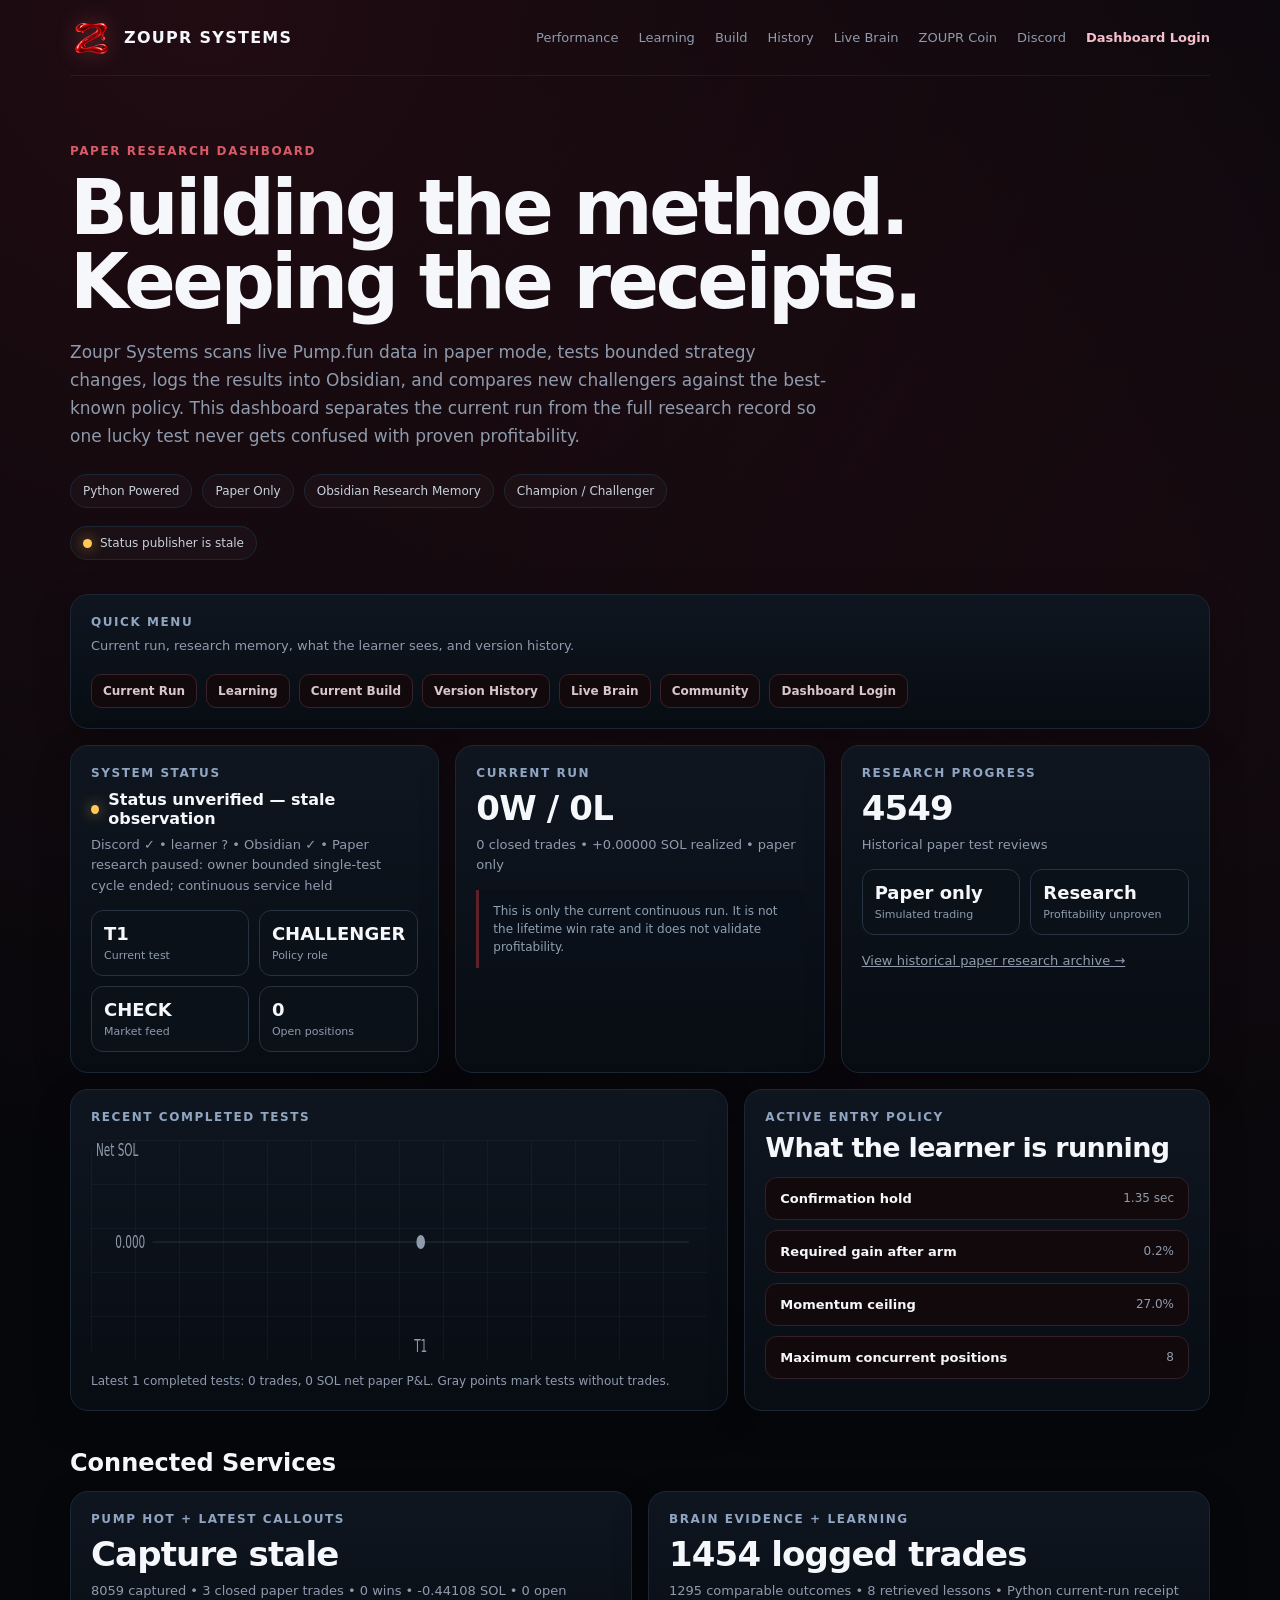
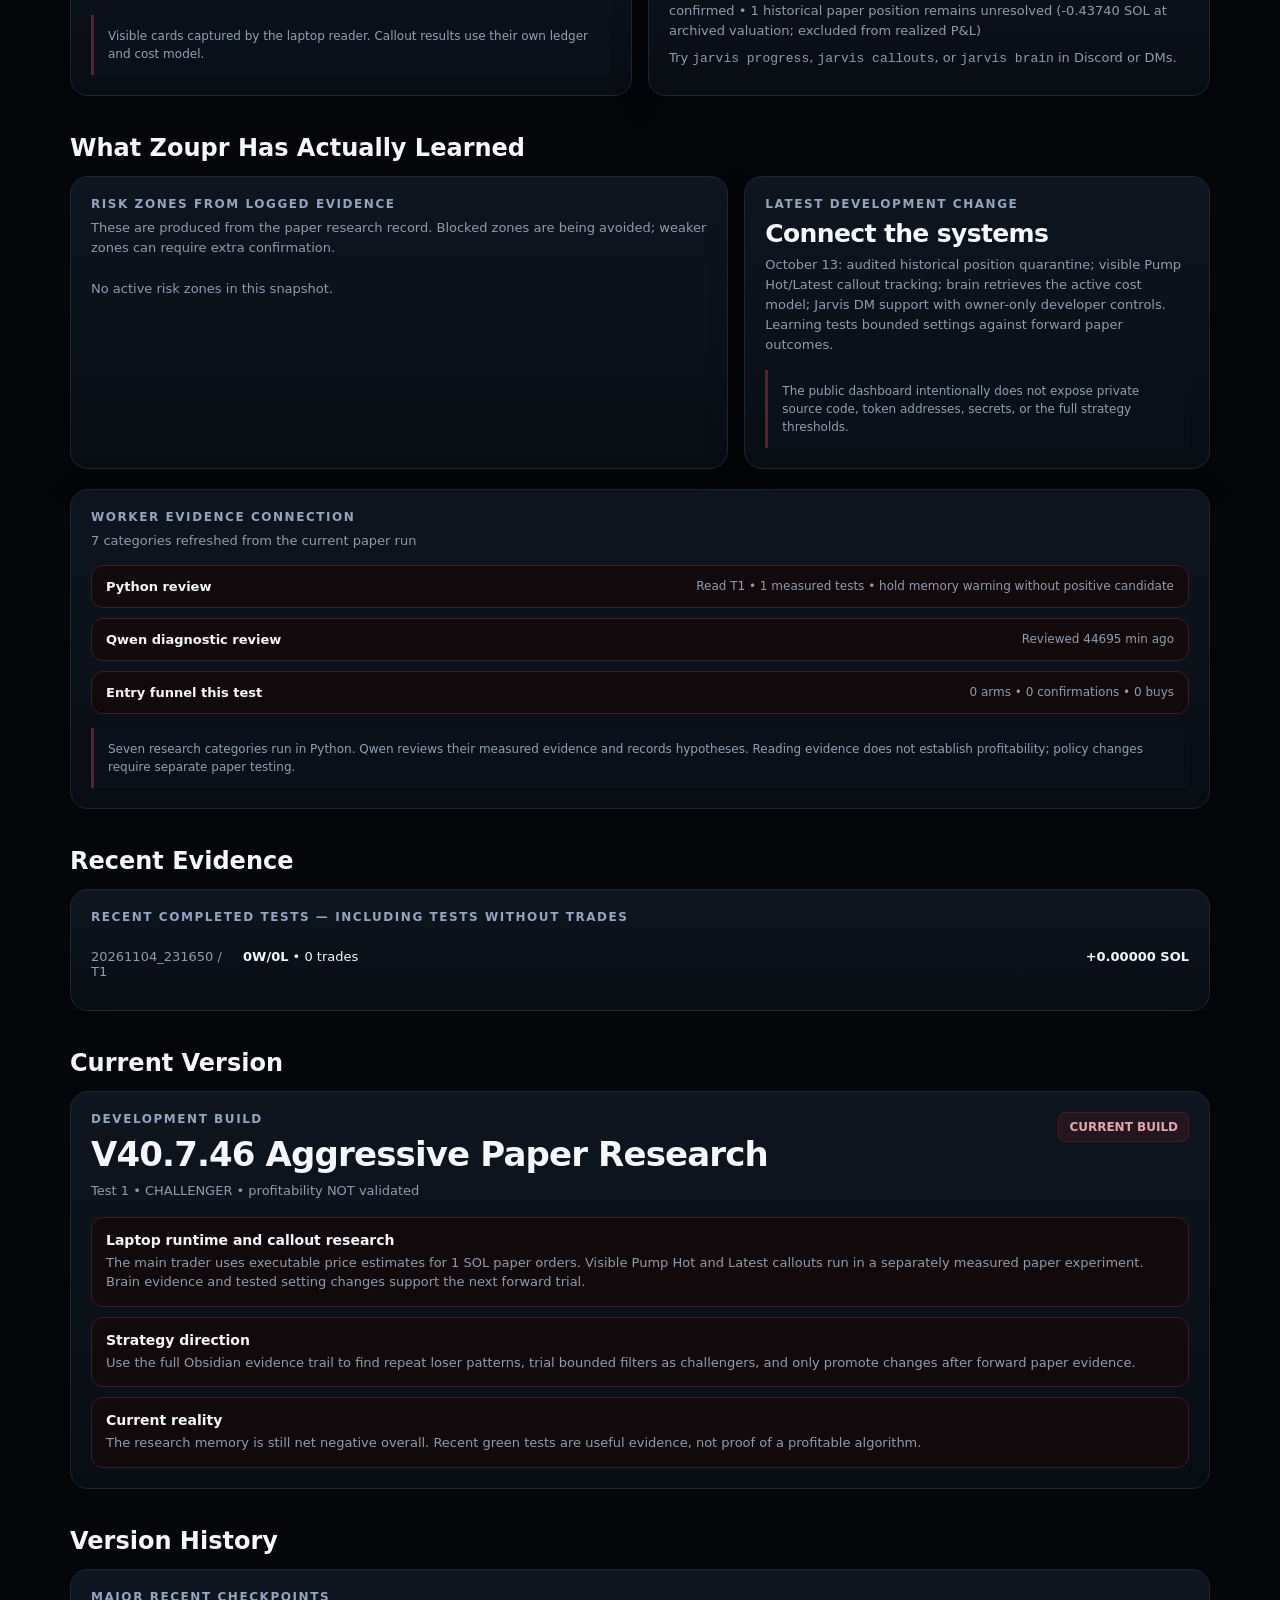
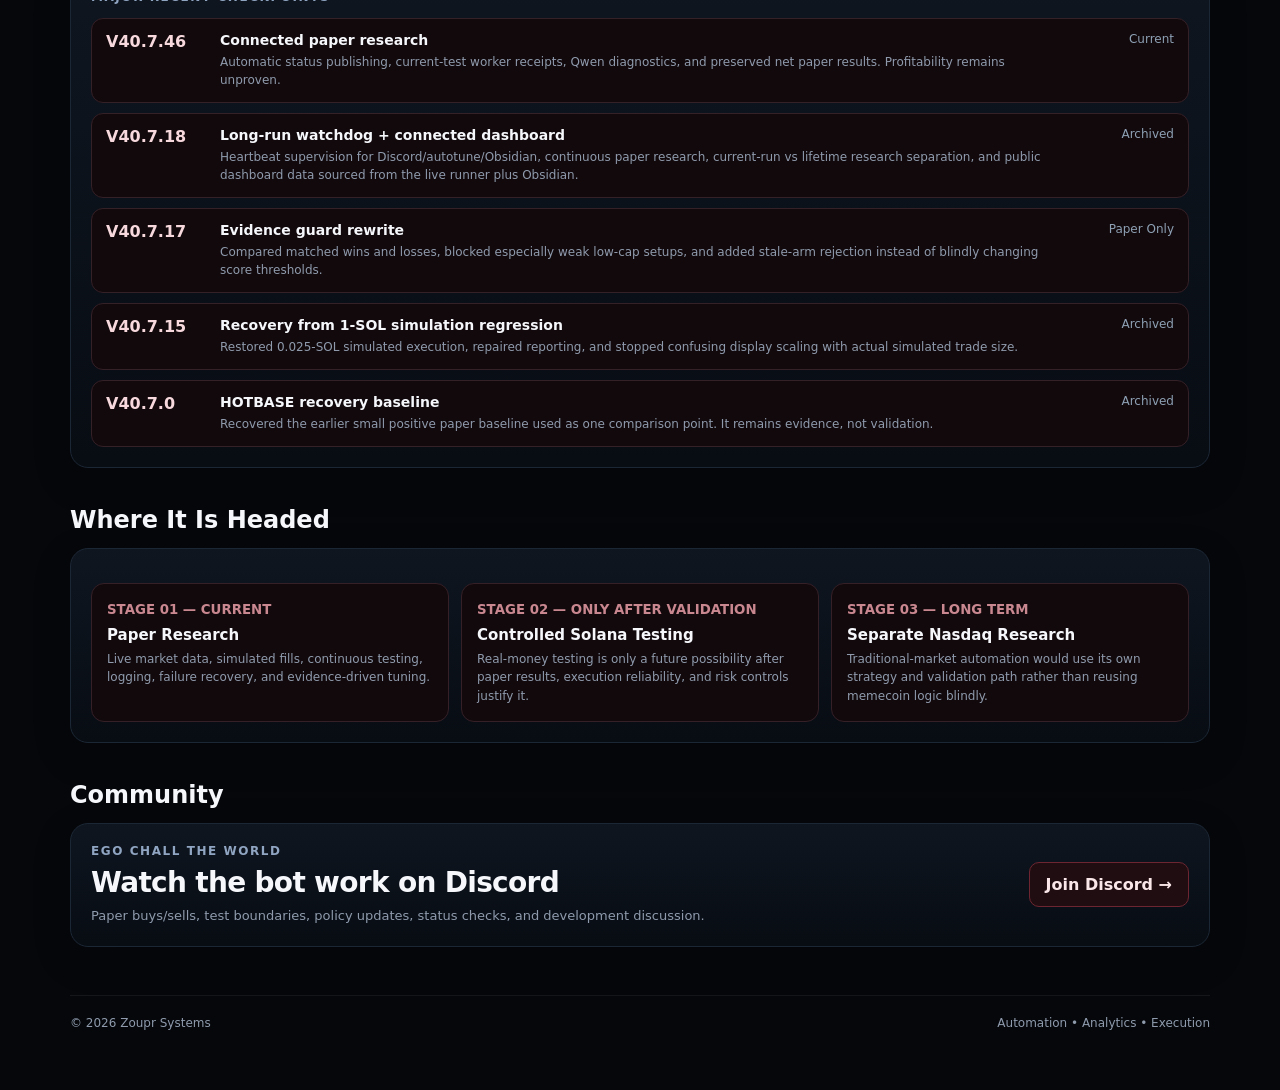
==== commit 177d2981: "Add Dashboard Login navigation and quick menu entry for private Dev View" ====
--- a/index.html
+++ b/index.html
@@ -12,9 +12,9 @@
 </head>
 <body>
 <div class="wrap">
-<nav><div class="brand"><div class="logo"><img src="/assets/z-logo.png" alt="Zoupr Systems"></div>ZOUPR SYSTEMS</div><div class="navlinks"><a href="#performance">Performance</a><a href="#learning">Learning</a><a href="#build">Build</a><a href="#history">History</a><a href="/brain.html">Live Brain</a><a href="/coin.html">ZOUPR Coin</a><a href="#community">Discord</a></div></nav>
+<nav><div class="brand"><div class="logo"><img src="/assets/z-logo.png" alt="Zoupr Systems"></div>ZOUPR SYSTEMS</div><div class="navlinks"><a href="#performance">Performance</a><a href="#learning">Learning</a><a href="#build">Build</a><a href="#history">History</a><a href="/brain.html">Live Brain</a><a href="/coin.html">ZOUPR Coin</a><a href="#community">Discord</a><a href="/dashboard-login.html" style="color:#f5bfcd;font-weight:900">Dashboard Login</a></div></nav>
 <section class="hero"><div class="eyebrow">Paper Research Dashboard</div><h1>Building the method.<br>Keeping the receipts.</h1><p>Zoupr Systems scans live Pump.fun data in paper mode, tests bounded strategy changes, logs the results into Obsidian, and compares new challengers against the best-known policy. This dashboard separates the current run from the full research record so one lucky test never gets confused with proven profitability.</p><div class="badges"><div class="badge">Python Powered</div><div class="badge">Paper Only</div><div class="badge">Obsidian Research Memory</div><div class="badge">Champion / Challenger</div></div><div class="sync-pill"><span class="dot" id="sync-dot"></span><span id="sync-text">Loading Zoupr snapshot…</span></div></section>
-<section class="card menu"><div><div class="label">Quick Menu</div><div class="sub">Current run, research memory, what the learner sees, and version history.</div></div><div class="menu-links"><a href="#performance">Current Run</a><a href="#learning">Learning</a><a href="#build">Current Build</a><a href="#history">Version History</a><a href="/brain.html">Live Brain</a><a href="#community">Community</a></div></section>
+<section class="card menu"><div><div class="label">Quick Menu</div><div class="sub">Current run, research memory, what the learner sees, and version history.</div></div><div class="menu-links"><a href="#performance">Current Run</a><a href="#learning">Learning</a><a href="#build">Current Build</a><a href="#history">Version History</a><a href="/brain.html">Live Brain</a><a href="#community">Community</a><a href="/dashboard-login.html">Dashboard Login</a></div></section>
 <section class="grid" id="performance">
 <div class="card span4"><div class="label">System Status</div><div class="status" id="bot-status"><span class="dot"></span> Loading</div><div class="sub" id="bot-status-sub">Reading website_status.json…</div><div class="mini-grid"><div class="mini"><strong id="test-number">—</strong><span>Current test</span></div><div class="mini"><strong id="policy-role">—</strong><span>Policy role</span></div><div class="mini"><strong id="feed-state">—</strong><span>Market feed</span></div><div class="mini"><strong id="open-pos">—</strong><span>Open positions</span></div></div></div>
 <div class="card span4"><div class="label">Current Run</div><div class="big" id="run-record">—</div><div class="sub" id="run-pnl">Waiting for live snapshot.</div><div class="disclaimer">This is only the current continuous run. It is not the lifetime win rate and it does not validate profitability.</div></div>
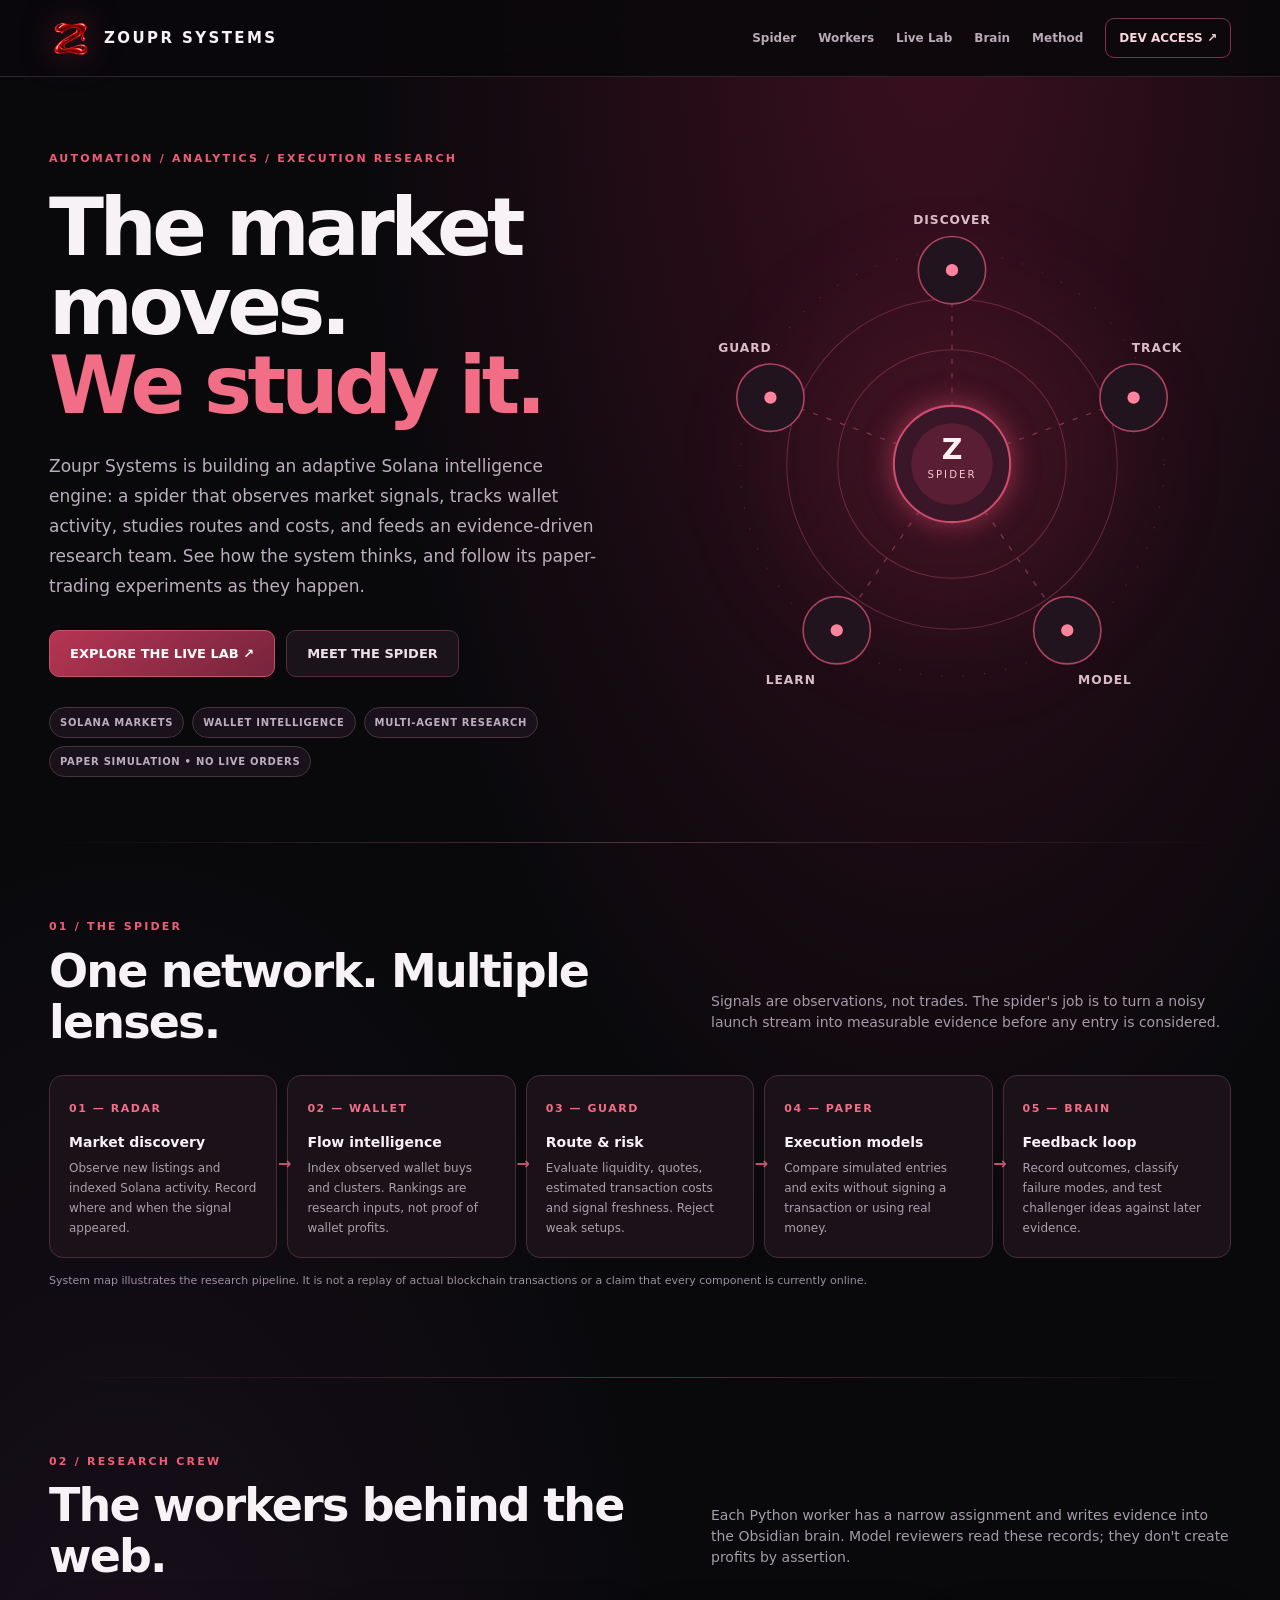
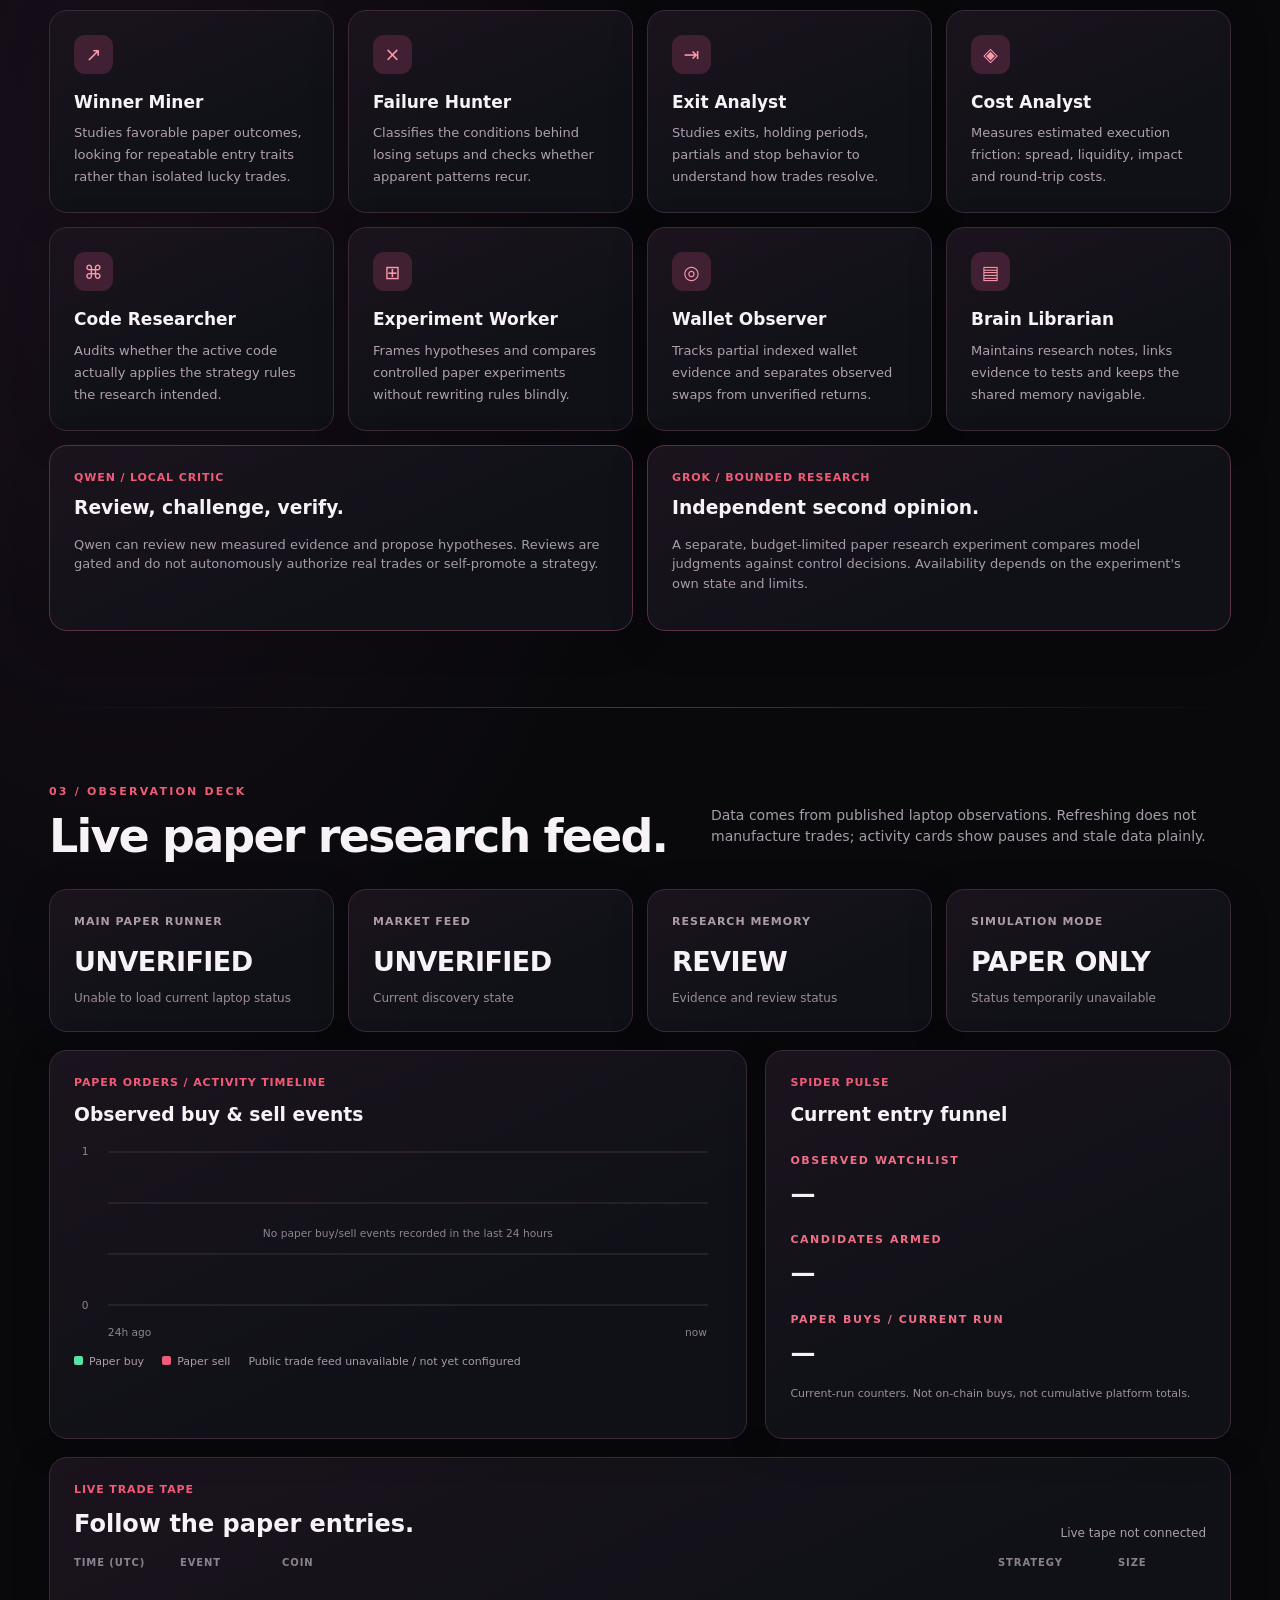
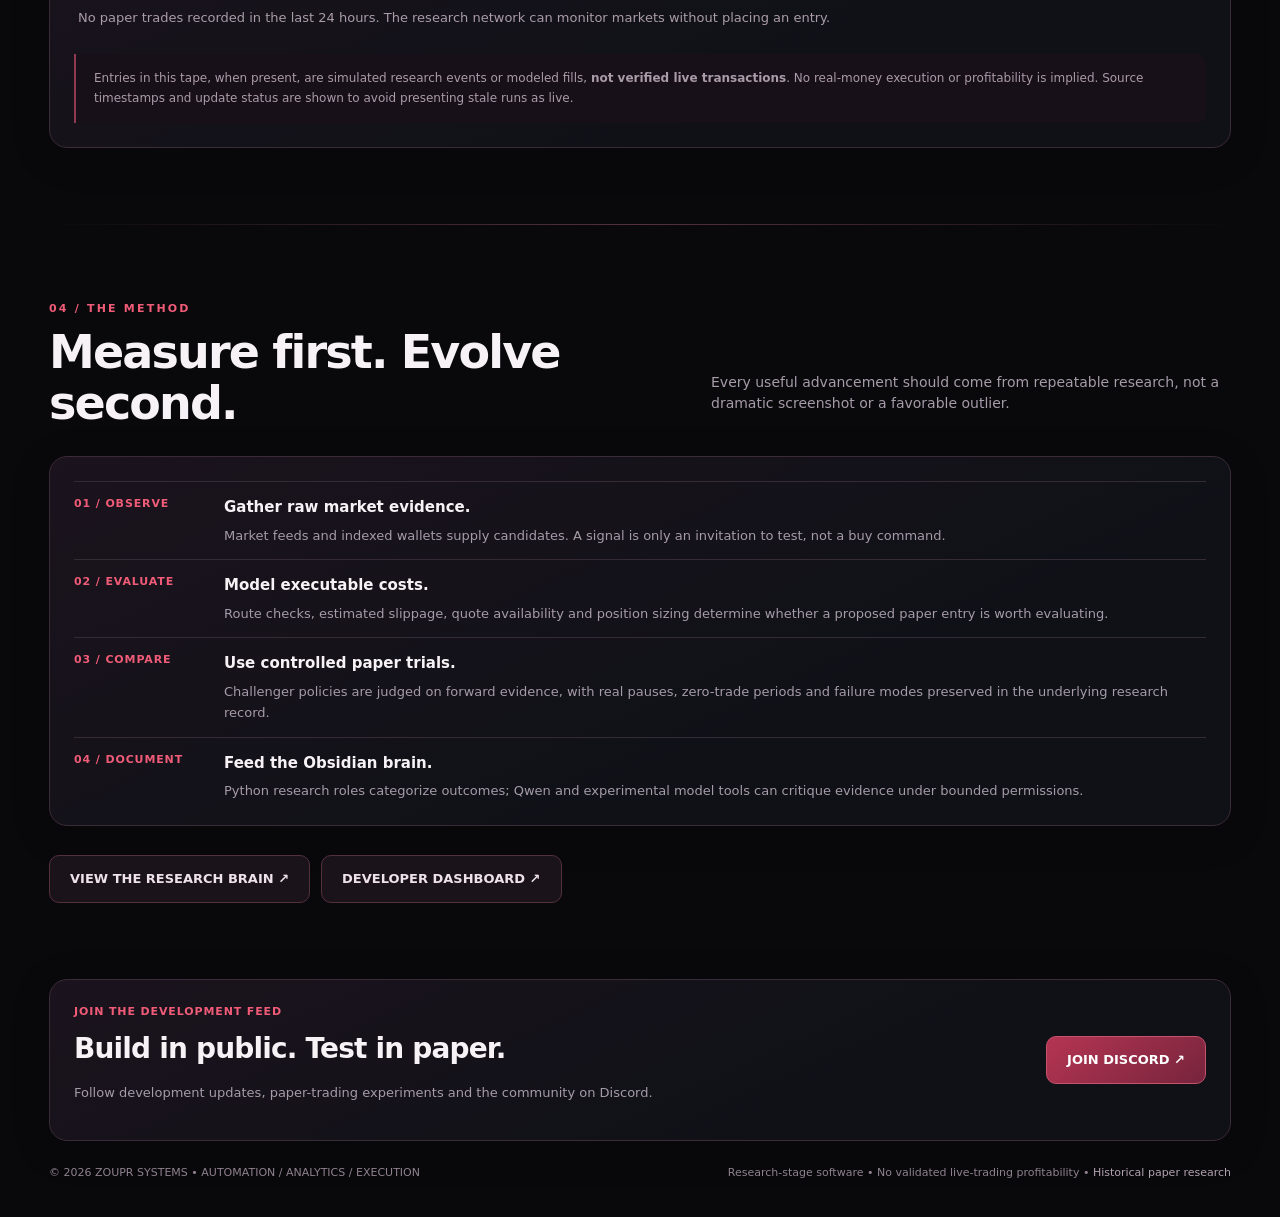
==== commit 51fec8a5: "Redesign public site around Spider, research workers and truthful paper activity" ====
--- a/index.html
+++ b/index.html
@@ -1,75 +1,129 @@
 <!doctype html>
 <html lang="en">
 <head>
-<meta charset="utf-8" />
-<meta name="viewport" content="width=device-width, initial-scale=1" />
-<title>Zoupr Systems — Development Dashboard</title>
-<link rel="icon" type="image/png" href="/assets/z-logo.png" />
+<meta charset="utf-8">
+<meta name="viewport" content="width=device-width,initial-scale=1">
+<meta name="theme-color" content="#0b080d">
+<meta name="description" content="Zoupr Systems: Solana market intelligence, wallet observation, modeled execution, and evidence-driven paper research.">
+<title>Zoupr Systems | Market Intelligence Lab</title>
+<link rel="icon" href="/assets/z-logo.png" type="image/png">
 <style>
-:root{--bg:#05070b;--panel:#0b1018;--panel2:#0f1620;--line:#1c2735;--text:#f5f7fb;--muted:#8f9bad;--accent:#8f1f2d;--accent2:#d65a68;--good:#46d98f;--bad:#ff6b6b;--warn:#ffc857}
-*{box-sizing:border-box}html{scroll-behavior:smooth}body{margin:0;background:radial-gradient(circle at 16% 0%,rgba(143,31,45,.20),transparent 28%),radial-gradient(circle at 92% 14%,rgba(143,31,45,.11),transparent 22%),var(--bg);color:var(--text);font-family:Inter,ui-sans-serif,system-ui,-apple-system,BlinkMacSystemFont,"Segoe UI",sans-serif}a{color:inherit;text-decoration:none}.wrap{max-width:1180px;margin:auto;padding:0 20px 60px}nav{height:76px;display:flex;align-items:center;justify-content:space-between;border-bottom:1px solid rgba(255,255,255,.06)}.brand{display:flex;align-items:center;gap:12px;font-weight:900;letter-spacing:.08em}.logo{width:42px;height:42px;filter:drop-shadow(0 0 10px rgba(214,90,104,.42))}.logo img{width:100%;height:100%;object-fit:contain}.navlinks{display:flex;gap:20px;color:var(--muted);font-size:13px}.hero{padding:68px 0 34px}.eyebrow,.label{font-size:12px;text-transform:uppercase;letter-spacing:.13em;font-weight:800}.eyebrow{color:var(--accent2);margin-bottom:13px}.label{color:#90a5c2}h1{font-size:clamp(44px,7vw,76px);line-height:.98;letter-spacing:-.045em;margin:0 0 18px}.hero p{max-width:760px;color:var(--muted);font-size:17px;line-height:1.65;margin:0}.badges{display:flex;gap:10px;flex-wrap:wrap;margin-top:24px}.badge,.sync-pill{padding:9px 12px;border:1px solid var(--line);border-radius:999px;background:rgba(255,255,255,.025);font-size:12px;color:#c8d1dc}.sync-pill{display:inline-flex;align-items:center;gap:8px;margin-top:18px}.dot{width:9px;height:9px;border-radius:50%;background:var(--good);box-shadow:0 0 14px rgba(70,217,143,.85)}.dot.warn{background:var(--warn);box-shadow:0 0 14px rgba(255,200,87,.65)}.dot.bad{background:var(--bad);box-shadow:0 0 14px rgba(255,107,107,.65)}.grid{display:grid;grid-template-columns:repeat(12,1fr);gap:16px}.card{background:linear-gradient(180deg,rgba(15,22,32,.98),rgba(8,13,20,.98));border:1px solid var(--line);border-radius:18px;padding:20px;box-shadow:0 12px 38px rgba(0,0,0,.2)}.span3{grid-column:span 3}.span4{grid-column:span 4}.span5{grid-column:span 5}.span6{grid-column:span 6}.span7{grid-column:span 7}.span8{grid-column:span 8}.span12{grid-column:span 12}.big{font-size:34px;font-weight:900;margin-top:8px;letter-spacing:-.025em}.sub{color:var(--muted);font-size:13px;line-height:1.55;margin-top:7px}.status{display:flex;align-items:center;gap:9px;margin-top:10px;font-weight:800}.good{color:var(--good)}.badtext{color:var(--bad)}.warntext{color:var(--warn)}.section-title{font-size:24px;margin:38px 0 14px}.menu{display:flex;align-items:center;justify-content:space-between;gap:18px;flex-wrap:wrap;margin-bottom:16px}.menu-links{display:flex;gap:9px;flex-wrap:wrap}.menu-links a{padding:9px 11px;border-radius:10px;border:1px solid #3b2227;background:#12090c;color:#d9c6ca;font-size:12px;font-weight:800}.mini-grid{display:grid;grid-template-columns:repeat(2,1fr);gap:10px;margin-top:14px}.mini{padding:12px;border:1px solid #263342;border-radius:12px;background:#0a1119}.mini strong{display:block;font-size:18px}.mini span{font-size:11px;color:var(--muted)}.chart{height:220px;margin-top:16px;position:relative;border-radius:12px;overflow:hidden;background:linear-gradient(rgba(255,255,255,.035) 1px,transparent 1px),linear-gradient(90deg,rgba(255,255,255,.035) 1px,transparent 1px);background-size:44px 44px}.chart svg{position:absolute;inset:0;width:100%;height:100%}.chart-note{color:var(--muted);font-size:12px;line-height:1.5;margin-top:12px}.policy{display:grid;gap:10px;margin-top:14px}.policy-row,.risk-row,.history-item{padding:13px 14px;border:1px solid #342027;border-radius:12px;background:#12090c}.policy-row{display:flex;justify-content:space-between;gap:20px}.policy-row span{font-size:12px;color:var(--muted)}.policy-row strong{font-size:13px}.risk-list,.test-list,.history{display:grid;gap:10px;margin-top:14px}.risk-row{display:grid;grid-template-columns:1.2fr .8fr .8fr;gap:12px;align-items:center}.risk-row strong{font-size:13px}.risk-row span{font-size:12px;color:var(--muted)}.risk-action{text-align:right;font-weight:800;color:#e9a3aa}.test-row{display:grid;grid-template-columns:140px 1fr 110px;gap:12px;padding:11px 0;border-bottom:1px solid rgba(255,255,255,.06);font-size:13px}.test-row:last-child{border-bottom:0}.test-id{color:var(--muted)}.test-pnl{text-align:right;font-weight:800}.version-head{display:flex;justify-content:space-between;gap:18px;flex-wrap:wrap}.version-tag{padding:7px 10px;border-radius:8px;background:rgba(143,31,45,.16);border:1px solid rgba(143,31,45,.35);color:#e9a3aa;font-size:12px;font-weight:800;height:max-content}.change-list{display:grid;gap:10px;margin-top:16px}.change{border:1px solid #352027;background:#12090c;border-radius:12px;padding:14px}.change strong{display:block;font-size:14px;margin-bottom:5px}.change p{margin:0;color:var(--muted);font-size:13px;line-height:1.5}.history-item{display:grid;grid-template-columns:100px 1fr 110px;gap:14px}.history-item h3{margin:0 0 5px;font-size:14px}.history-item p{margin:0;color:var(--muted);font-size:12px;line-height:1.5}.history-ver{font-weight:900;color:#f7d9dd}.history-status{text-align:right;color:#8ea1b5;font-size:12px}.goal-grid{display:grid;grid-template-columns:repeat(3,1fr);gap:12px;margin-top:14px}.goal{padding:15px;border:1px solid #352027;border-radius:13px;background:#12090c}.goal small{color:#c98790;font-weight:800}.goal h3{margin:8px 0 6px;font-size:15px}.goal p{margin:0;color:var(--muted);font-size:12px;line-height:1.55}.discord-box{display:flex;justify-content:space-between;gap:20px;align-items:center;flex-wrap:wrap}.discord-btn{padding:12px 16px;border-radius:10px;border:1px solid #6d2631;background:#1f0d12;color:#fae7e9;font-weight:900}.disclaimer{margin-top:14px;padding:12px 14px;border-left:3px solid #5e2029;background:#091019;color:#8fa0b3;font-size:12px;line-height:1.5}footer{margin-top:48px;padding-top:20px;border-top:1px solid rgba(255,255,255,.06);color:var(--muted);font-size:12px;display:flex;justify-content:space-between;gap:20px;flex-wrap:wrap}@media(max-width:850px){.span3,.span4,.span5,.span6,.span7,.span8{grid-column:span 12}.navlinks{display:none}.hero{padding-top:46px}.goal-grid{grid-template-columns:1fr}.risk-row,.test-row,.history-item{grid-template-columns:1fr}.risk-action,.test-pnl,.history-status{text-align:left}}
+:root{--bg:#09090c;--panel:#111016;--panel2:#16121b;--line:#302630;--cream:#f7f2f5;--muted:#a69ba9;--red:#f05c78;--ruby:#8f2239;--green:#5ae2a5;--amber:#eac18a}
+*{box-sizing:border-box}html{scroll-behavior:smooth}body{margin:0;color:var(--cream);font-family:Inter,"Segoe UI",system-ui,sans-serif;background:radial-gradient(ellipse 60% 38% at 73% 0%,#3b0f20 0%,transparent 75%),radial-gradient(ellipse 60% 30% at 10% 40%,#190f1b 0%,transparent 70%),var(--bg);line-height:1.5}a{color:inherit;text-decoration:none}button{font:inherit}.shell{max-width:1230px;padding:0 24px;margin:auto}.hair{height:1px;background:linear-gradient(90deg,transparent,#56313d,transparent)}.top{position:sticky;top:0;z-index:10;background:rgba(10,8,12,.91);backdrop-filter:blur(16px);border-bottom:1px solid #30222a}.top .shell{display:flex;min-height:76px;align-items:center;justify-content:space-between;gap:20px}.brand{display:flex;align-items:center;gap:12px;font-weight:900;font-size:15px;letter-spacing:.16em;white-space:nowrap}.brand img{width:43px;height:43px;filter:drop-shadow(0 0 16px #9d304d99)}.navlinks{display:flex;gap:22px;align-items:center;color:#b9aab8;font-size:12px;font-weight:750}.navlinks a:hover,.subtlelink:hover{color:white}.navlinks .navcta{border:1px solid #7c3347;color:#f9d6dd;padding:10px 13px;border-radius:9px}.hero{min-height:590px;display:grid;grid-template-columns:1.03fr .97fr;align-items:center;gap:32px;padding:74px 0 65px}.kicker{font-size:11px;letter-spacing:.2em;font-weight:850;text-transform:uppercase;color:var(--red)}h1{font-size:clamp(49px,6.3vw,87px);line-height:.98;letter-spacing:-.057em;margin:20px 0 26px}h1 em{font-style:normal;color:#f16e86}.lead{font-size:17px;color:#bcaebc;max-width:560px;line-height:1.77}.buttonrow{display:flex;gap:11px;margin-top:29px;flex-wrap:wrap}.btn{border-radius:10px;background:linear-gradient(140deg,#b53553,#76243c);border:1px solid #c6526b;padding:13px 20px;color:white;font-weight:800;font-size:13px}.btn.ghost{background:#1a131a;border-color:#54303d;color:#eee2e8}.pills{display:flex;gap:8px;flex-wrap:wrap;margin-top:30px}.pill{border:1px solid #46333d;color:#bcaebc;background:#1a121b;padding:7px 10px;font-size:10px;font-weight:800;letter-spacing:.07em;border-radius:999px}.heroart{height:440px;position:relative;display:flex;align-items:center;justify-content:center;isolation:isolate}.heroart:before{content:"";position:absolute;width:86%;aspect-ratio:1;border-radius:50%;background:radial-gradient(circle,#98274744,transparent 70%);filter:blur(30px);z-index:-1}.heroart svg{width:min(100%,510px);height:auto;overflow:visible}.network-line{stroke:#80364c;stroke-width:1.2;stroke-dasharray:5 9;animation:shift 15s linear infinite}.network-ring{fill:none;stroke:#84364d;stroke-width:1;opacity:.68}.network-glow{filter:drop-shadow(0 0 13px #d0496b99)}.network-node{fill:#21141e;stroke:#ac425e;stroke-width:1.6}.network-dot{fill:#ff839b}.network-label{font-size:12px;fill:#d9bcc8;letter-spacing:.08em;font-weight:800}.network-small{font-size:10px;fill:#9d8996}.pulse{transform-origin:250px 250px;animation:pulse 4s ease-in-out infinite}.scan{animation:rotate 35s linear infinite;transform-origin:250px 250px}@keyframes rotate{to{transform:rotate(360deg)}}@keyframes shift{to{stroke-dashoffset:-320}}@keyframes pulse{50%{opacity:.5;transform:scale(.98)}}.section{padding:76px 0}.sectionhead{display:flex;align-items:end;justify-content:space-between;gap:24px;margin-bottom:28px}.sectionhead h2{font-size:clamp(28px,4vw,46px);letter-spacing:-.04em;line-height:1.1;margin:10px 0 0}.sectionhead p{max-width:520px;color:var(--muted);font-size:14px}.panel{background:linear-gradient(155deg,#1b131d,#0f1117 70%);border:1px solid #3b2a37;border-radius:18px;padding:24px;min-width:0;box-shadow:0 8px 40px #00000026}.cardgrid{display:grid;grid-template-columns:repeat(4,1fr);gap:14px}.stat-title{font-size:11px;letter-spacing:.09em;text-transform:uppercase;color:#ac9ba8;font-weight:850}.stat-value{font-weight:850;font-size:27px;margin-top:11px;letter-spacing:-.02em}.stat-sub{font-size:12px;color:#9a8c99;margin-top:7px}.statusline{display:inline-flex;align-items:center;gap:8px}.orb{width:9px;height:9px;border-radius:50%;background:#a49ca5;box-shadow:0 0 14px #aaa5}.orb.green{background:var(--green);box-shadow:0 0 12px #52dea766}.orb.amber{background:var(--amber);box-shadow:0 0 12px #eac18a77}.grid2{display:grid;grid-template-columns:1.2fr .8fr;gap:18px}.tape{display:grid;gap:0;margin-top:12px}.taperow{display:grid;grid-template-columns:94px 90px 1fr 108px 88px;align-items:center;gap:12px;padding:15px 0;border-top:1px solid #342832;font-size:12px;color:#d8cbd5}.tag{display:inline-block;padding:6px 9px;border-radius:7px;border:1px solid #48313f;font-size:10px;font-weight:900;letter-spacing:.08em;width:max-content}.tag.buy{border-color:#276b54;color:#73ecc0;background:#113427}.tag.sell{border-color:#81414c;color:#ff9baf;background:#3b202b}.small{font-size:11px;color:#9e909e}.monospace{font-family:ui-monospace,SFMono-Regular,Consolas,monospace}.slot{font-size:11px;letter-spacing:.08em;color:var(--red);font-weight:850}.chartwrap{height:215px;position:relative}.chartwrap svg{width:100%;height:100%;display:block}.key{display:flex;gap:18px;align-items:center;font-size:11px;color:#b19ba9;margin-top:7px}.key i{width:9px;height:9px;display:inline-block;border-radius:2px;margin-right:6px}.empty{padding:26px 4px;color:#aa9ca8;font-size:13px}.divider{margin:18px 0;height:1px;background:#3a2a35}.flow{display:grid;grid-template-columns:repeat(5,minmax(0,1fr));gap:10px}.flow .step{padding:19px;border:1px solid #4a2d3a;background:#1a1119;border-radius:14px;position:relative}.flow .step:not(:last-child):after{content:"→";position:absolute;right:-15px;top:42%;color:#c95675;z-index:1;font-weight:900}.step strong{display:block;margin:13px 0 6px;font-size:14px}.step p{color:#ad9fad;margin:0;font-size:12px;line-height:1.65}.badgeid{font-size:11px;color:#f16e86;font-weight:900;letter-spacing:.14em}.workers{display:grid;grid-template-columns:repeat(4,minmax(0,1fr));gap:14px}.worker{min-height:190px}.worker h3{margin:16px 0 7px;font-size:17px}.worker p{margin:0;color:#b0a0b0;font-size:13px;line-height:1.7}.worker .icon{display:inline-grid;place-items:center;width:39px;height:39px;border-radius:11px;background:#402032;color:#fb9aad;font-size:19px}.agentrow{display:grid;grid-template-columns:1fr 1fr;gap:14px;margin-top:14px}.agentrow .panel{border-color:#5a3046}.timeline{display:grid;gap:13px}.timeline .entry{display:grid;grid-template-columns:130px 1fr;gap:20px;border-top:1px solid #342b36;padding-top:14px}.timeline h3{font-size:15px;margin:0 0 6px}.timeline p{font-size:13px;color:var(--muted);margin:0;line-height:1.65}.fineprint{border-left:2px solid #8e3a51;padding:14px 18px;background:#171019;color:#aa9ba8;font-size:12px;line-height:1.7;border-radius:0 9px 9px 0}.community{display:flex;gap:20px;justify-content:space-between;align-items:center;flex-wrap:wrap}.community h3{margin:8px 0;font-size:28px;letter-spacing:-.03em}.community p{color:var(--muted);font-size:13px}.foot{display:flex;justify-content:space-between;flex-wrap:wrap;gap:20px;padding:24px 0 36px;color:#8f818f;font-size:11px}.foot a{color:#b3a2b0}.muted{color:var(--muted)}.external{color:#fab0bf;text-decoration:underline;text-underline-offset:3px}#event-state{color:#aca0aa;font-size:12px}.tablehead{display:grid;grid-template-columns:94px 90px 1fr 108px 88px;gap:12px;color:#8c8191;font-size:10px;font-weight:800;letter-spacing:.09em}.tape a:hover{color:#ffadb9}@media(max-width:1060px){.navlinks{gap:12px}.navlinks a:nth-child(4),.navlinks a:nth-child(5){display:none}.hero{grid-template-columns:1fr 1fr}.flow{grid-template-columns:repeat(3,1fr)}.flow .step:after{display:none}.workers{grid-template-columns:repeat(2,1fr)}}@media(max-width:760px){.shell{padding:0 17px}.top .shell{min-height:65px}.brand{font-size:12px;letter-spacing:.1em}.brand img{width:34px;height:34px}.navlinks{gap:10px}.navlinks a{display:none}.navlinks .navcta{display:block;font-size:10px;padding:8px}.hero{display:block;min-height:0;padding:57px 0 35px}.heroart{height:280px;margin-top:15px}.heroart svg{height:295px;width:100%}h1{font-size:54px}.lead{font-size:15px}.section{padding:52px 0}.sectionhead{display:block}.sectionhead p{margin-top:13px}.cardgrid,.grid2,.workers,.agentrow{grid-template-columns:1fr}.cardgrid{grid-template-columns:1fr 1fr}.stat-value{font-size:20px}.flow{grid-template-columns:1fr}.flow .step{min-height:auto}.panel{padding:19px}.taperow,.tablehead{grid-template-columns:65px 68px 1fr 75px;gap:5px;font-size:11px}.taperow .last,.tablehead .last{display:none}.timeline .entry{grid-template-columns:1fr;gap:2px}.foot{padding-bottom:27px}}@media(prefers-reduced-motion:reduce){*,*:before,*:after{animation:none!important;scroll-behavior:auto!important}}
 </style>
 </head>
 <body>
-<div class="wrap">
-<nav><div class="brand"><div class="logo"><img src="/assets/z-logo.png" alt="Zoupr Systems"></div>ZOUPR SYSTEMS</div><div class="navlinks"><a href="#performance">Performance</a><a href="#learning">Learning</a><a href="#build">Build</a><a href="#history">History</a><a href="/brain.html">Live Brain</a><a href="/coin.html">ZOUPR Coin</a><a href="#community">Discord</a><a href="/dashboard-login.html" style="color:#f5bfcd;font-weight:900">Dashboard Login</a></div></nav>
-<section class="hero"><div class="eyebrow">Paper Research Dashboard</div><h1>Building the method.<br>Keeping the receipts.</h1><p>Zoupr Systems scans live Pump.fun data in paper mode, tests bounded strategy changes, logs the results into Obsidian, and compares new challengers against the best-known policy. This dashboard separates the current run from the full research record so one lucky test never gets confused with proven profitability.</p><div class="badges"><div class="badge">Python Powered</div><div class="badge">Paper Only</div><div class="badge">Obsidian Research Memory</div><div class="badge">Champion / Challenger</div></div><div class="sync-pill"><span class="dot" id="sync-dot"></span><span id="sync-text">Loading Zoupr snapshot…</span></div></section>
-<section class="card menu"><div><div class="label">Quick Menu</div><div class="sub">Current run, research memory, what the learner sees, and version history.</div></div><div class="menu-links"><a href="#performance">Current Run</a><a href="#learning">Learning</a><a href="#build">Current Build</a><a href="#history">Version History</a><a href="/brain.html">Live Brain</a><a href="#community">Community</a><a href="/dashboard-login.html">Dashboard Login</a></div></section>
-<section class="grid" id="performance">
-<div class="card span4"><div class="label">System Status</div><div class="status" id="bot-status"><span class="dot"></span> Loading</div><div class="sub" id="bot-status-sub">Reading website_status.json…</div><div class="mini-grid"><div class="mini"><strong id="test-number">—</strong><span>Current test</span></div><div class="mini"><strong id="policy-role">—</strong><span>Policy role</span></div><div class="mini"><strong id="feed-state">—</strong><span>Market feed</span></div><div class="mini"><strong id="open-pos">—</strong><span>Open positions</span></div></div></div>
-<div class="card span4"><div class="label">Current Run</div><div class="big" id="run-record">—</div><div class="sub" id="run-pnl">Waiting for live snapshot.</div><div class="disclaimer">This is only the current continuous run. It is not the lifetime win rate and it does not validate profitability.</div></div>
-<div class="card span4"><div class="label">Research Progress</div><div class="big" id="memory-tests">—</div><div class="sub">Historical paper test reviews</div><div class="mini-grid"><div class="mini"><strong>Paper only</strong><span>Simulated trading</span></div><div class="mini"><strong>Research</strong><span>Profitability unproven</span></div></div><div class="sub" style="margin-top:16px"><a href="/research-archive.html" style="text-decoration:underline">View historical paper research archive →</a></div></div>
-<div class="card span7"><div class="label">Recent Completed Tests</div><div class="chart"><svg id="recent-chart" viewBox="0 0 1000 220" preserveAspectRatio="none"></svg></div><div class="chart-note" id="chart-note">Current-run net paper P&amp;L per completed test. Hover a point for its trade count.</div></div>
-<div class="card span5"><div class="label">Active Entry Policy</div><div class="big" style="font-size:27px">What the learner is running</div><div class="policy"><div class="policy-row"><strong>Confirmation hold</strong><span id="policy-hold">—</span></div><div class="policy-row"><strong>Required gain after arm</strong><span id="policy-gain">—</span></div><div class="policy-row"><strong>Momentum ceiling</strong><span id="policy-mom">—</span></div><div class="policy-row"><strong>Maximum concurrent positions</strong><span id="policy-concurrent">—</span></div></div></div>
+<header class="top"><div class="shell"><a href="/" class="brand"><img src="/assets/z-logo.png" alt="">ZOUPR SYSTEMS</a><nav class="navlinks" aria-label="Primary"><a href="#spider">Spider</a><a href="#workers">Workers</a><a href="#live">Live Lab</a><a href="/brain.html">Brain</a><a href="#about">Method</a><a class="navcta" href="/dashboard-login.html">DEV ACCESS ↗</a></nav></div></header>
+<main class="shell">
+<section class="hero" aria-label="Introduction"><div><div class="kicker">AUTOMATION / ANALYTICS / EXECUTION RESEARCH</div><h1>The market moves.<br><em>We study it.</em></h1><p class="lead">Zoupr Systems is building an adaptive Solana intelligence engine: a spider that observes market signals, tracks wallet activity, studies routes and costs, and feeds an evidence-driven research team. See how the system thinks, and follow its paper-trading experiments as they happen.</p><div class="buttonrow"><a href="#live" class="btn">EXPLORE THE LIVE LAB ↗</a><a href="#spider" class="btn ghost">MEET THE SPIDER</a></div><div class="pills"><span class="pill">SOLANA MARKETS</span><span class="pill">WALLET INTELLIGENCE</span><span class="pill">MULTI-AGENT RESEARCH</span><span class="pill">PAPER SIMULATION • NO LIVE ORDERS</span></div></div>
+<div class="heroart" aria-label="Illustration of Zoupr's five-stage research network"><svg viewBox="0 0 500 500" role="img" aria-label="Animated system architecture diagram, not a transaction visualization">
+<circle cx="250" cy="250" r="208" class="network-ring scan" stroke-dasharray="1 20"/><circle cx="250" cy="250" r="162" class="network-ring"/><circle cx="250" cy="250" r="112" class="network-ring pulse"/>
+<path class="network-line" d="M250 250L250 60M250 250L428 185M250 250L363 413M250 250L137 413M250 250L72 185"/>
+<g class="network-glow"><circle cx="250" cy="250" r="57" fill="#3a1629" stroke="#d14c6d" stroke-width="2"/><circle cx="250" cy="250" r="40" fill="#6b213b" opacity=".65"/><text x="250" y="245" text-anchor="middle" font-size="28" font-weight="900" fill="#fff0f4">Z</text><text x="250" y="264" text-anchor="middle" font-size="10" fill="#f6c5d0" letter-spacing="2">SPIDER</text></g>
+<g><circle class="network-node" cx="250" cy="60" r="33"/><circle class="network-dot" cx="250" cy="60" r="6"/><text class="network-label" x="250" y="15" text-anchor="middle">DISCOVER</text><circle class="network-node" cx="428" cy="185" r="33"/><circle class="network-dot" cx="428" cy="185" r="6"/><text class="network-label" x="451" y="140" text-anchor="middle">TRACK</text><circle class="network-node" cx="363" cy="413" r="33"/><circle class="network-dot" cx="363" cy="413" r="6"/><text class="network-label" x="400" y="466" text-anchor="middle">MODEL</text><circle class="network-node" cx="137" cy="413" r="33"/><circle class="network-dot" cx="137" cy="413" r="6"/><text class="network-label" x="92" y="466" text-anchor="middle">LEARN</text><circle class="network-node" cx="72" cy="185" r="33"/><circle class="network-dot" cx="72" cy="185" r="6"/><text class="network-label" x="47" y="140" text-anchor="middle">GUARD</text></g>
+</svg></div></section>
+<div class="hair"></div>
+<section class="section" id="spider"><div class="sectionhead"><div><div class="kicker">01 / THE SPIDER</div><h2>One network. Multiple lenses.</h2></div><p>Signals are observations, not trades. The spider's job is to turn a noisy launch stream into measurable evidence before any entry is considered.</p></div>
+<div class="flow">
+<div class="step"><span class="badgeid">01 — RADAR</span><strong>Market discovery</strong><p>Observe new listings and indexed Solana activity. Record where and when the signal appeared.</p></div>
+<div class="step"><span class="badgeid">02 — WALLET</span><strong>Flow intelligence</strong><p>Index observed wallet buys and clusters. Rankings are research inputs, not proof of wallet profits.</p></div>
+<div class="step"><span class="badgeid">03 — GUARD</span><strong>Route &amp; risk</strong><p>Evaluate liquidity, quotes, estimated transaction costs and signal freshness. Reject weak setups.</p></div>
+<div class="step"><span class="badgeid">04 — PAPER</span><strong>Execution models</strong><p>Compare simulated entries and exits without signing a transaction or using real money.</p></div>
+<div class="step"><span class="badgeid">05 — BRAIN</span><strong>Feedback loop</strong><p>Record outcomes, classify failure modes, and test challenger ideas against later evidence.</p></div>
+</div><p class="small" style="margin-top:15px">System map illustrates the research pipeline. It is not a replay of actual blockchain transactions or a claim that every component is currently online.</p></section>
+<div class="hair"></div>
+<section class="section" id="workers"><div class="sectionhead"><div><div class="kicker">02 / RESEARCH CREW</div><h2>The workers behind the web.</h2></div><p>Each Python worker has a narrow assignment and writes evidence into the Obsidian brain. Model reviewers read these records; they don't create profits by assertion.</p></div>
+<div class="workers">
+<div class="panel worker"><div class="icon">↗</div><h3>Winner Miner</h3><p>Studies favorable paper outcomes, looking for repeatable entry traits rather than isolated lucky trades.</p></div>
+<div class="panel worker"><div class="icon">×</div><h3>Failure Hunter</h3><p>Classifies the conditions behind losing setups and checks whether apparent patterns recur.</p></div>
+<div class="panel worker"><div class="icon">⇥</div><h3>Exit Analyst</h3><p>Studies exits, holding periods, partials and stop behavior to understand how trades resolve.</p></div>
+<div class="panel worker"><div class="icon">◈</div><h3>Cost Analyst</h3><p>Measures estimated execution friction: spread, liquidity, impact and round-trip costs.</p></div>
+<div class="panel worker"><div class="icon">⌘</div><h3>Code Researcher</h3><p>Audits whether the active code actually applies the strategy rules the research intended.</p></div>
+<div class="panel worker"><div class="icon">⊞</div><h3>Experiment Worker</h3><p>Frames hypotheses and compares controlled paper experiments without rewriting rules blindly.</p></div>
+<div class="panel worker"><div class="icon">◎</div><h3>Wallet Observer</h3><p>Tracks partial indexed wallet evidence and separates observed swaps from unverified returns.</p></div>
+<div class="panel worker"><div class="icon">▤</div><h3>Brain Librarian</h3><p>Maintains research notes, links evidence to tests and keeps the shared memory navigable.</p></div>
+</div>
+<div class="agentrow"><div class="panel"><div class="slot">QWEN / LOCAL CRITIC</div><h3 style="margin:7px 0">Review, challenge, verify.</h3><p class="muted" style="font-size:13px">Qwen can review new measured evidence and propose hypotheses. Reviews are gated and do not autonomously authorize real trades or self-promote a strategy.</p></div><div class="panel"><div class="slot">GROK / BOUNDED RESEARCH</div><h3 style="margin:7px 0">Independent second opinion.</h3><p class="muted" style="font-size:13px">A separate, budget-limited paper research experiment compares model judgments against control decisions. Availability depends on the experiment's own state and limits.</p></div></div></section>
+<div class="hair"></div>
+<section class="section" id="live"><div class="sectionhead"><div><div class="kicker">03 / OBSERVATION DECK</div><h2>Live paper research feed.</h2></div><p>Data comes from published laptop observations. Refreshing does not manufacture trades; activity cards show pauses and stale data plainly.</p></div>
+<div class="cardgrid" aria-live="polite">
+<div class="panel"><div class="stat-title">MAIN PAPER RUNNER</div><div class="stat-value" id="runner-status"><span class="statusline"><span class="orb"></span>Checking</span></div><div class="stat-sub" id="runner-detail">Awaiting verified snapshot</div></div>
+<div class="panel"><div class="stat-title">MARKET FEED</div><div class="stat-value" id="market-status">—</div><div class="stat-sub" id="market-detail">Current discovery state</div></div>
+<div class="panel"><div class="stat-title">RESEARCH MEMORY</div><div class="stat-value" id="memory-status">—</div><div class="stat-sub" id="memory-detail">Evidence and review status</div></div>
+<div class="panel"><div class="stat-title">SIMULATION MODE</div><div class="stat-value">PAPER ONLY</div><div class="stat-sub" id="sync-status">Syncing public snapshot…</div></div>
+</div>
+<div class="grid2" style="margin-top:18px">
+<div class="panel"><div class="slot">PAPER ORDERS / ACTIVITY TIMELINE</div><h3 style="margin:9px 0 3px">Observed buy &amp; sell events</h3><div class="chartwrap"><svg id="trade-chart" viewBox="0 0 670 215" preserveAspectRatio="none" aria-label="Paper buy and sell activity from the published laptop feed"></svg></div><div class="key"><span><i style="background:var(--green)"></i>Paper buy</span><span><i style="background:var(--red)"></i>Paper sell</span><span class="muted" id="chart-window">Last 24 hours</span></div></div>
+<div class="panel"><div class="slot">SPIDER PULSE</div><h3 style="margin:9px 0 3px">Current entry funnel</h3><div style="display:grid;gap:10px;margin-top:18px"><div class="step" style="min-height:0"><span class="badgeid">OBSERVED WATCHLIST</span><strong id="watch-count" style="font-size:25px;margin:4px 0">—</strong></div><div class="step" style="min-height:0"><span class="badgeid">CANDIDATES ARMED</span><strong id="arm-count" style="font-size:25px;margin:4px 0">—</strong></div><div class="step" style="min-height:0"><span class="badgeid">PAPER BUYS / CURRENT RUN</span><strong id="buy-count" style="font-size:25px;margin:4px 0">—</strong></div></div><p class="small">Current-run counters. Not on-chain buys, not cumulative platform totals.</p></div>
+</div>
+<div class="panel" style="margin-top:18px"><div class="sectionhead" style="margin-bottom:13px"><div><div class="slot">LIVE TRADE TAPE</div><h3 style="font-size:24px;margin:8px 0 0">Follow the paper entries.</h3></div><div id="event-state">Checking recent paper activity…</div></div>
+<div class="tablehead"><span>TIME (UTC)</span><span>EVENT</span><span>COIN</span><span>STRATEGY</span><span class="last">SIZE</span></div><div class="tape" id="trade-tape"><div class="empty">Loading sanitized paper trade events.</div></div><div class="fineprint">Entries in this tape, when present, are simulated research events or modeled fills, <strong>not verified live transactions</strong>. No real-money execution or profitability is implied. Source timestamps and update status are shown to avoid presenting stale runs as live.</div></div>
 </section>
-<h2 class="section-title" id="connections">Connected Services</h2>
-<section class="grid"><div class="card span6"><div class="label">Pump Hot + Latest Callouts</div><div class="big" id="callout-status">—</div><div class="sub" id="callout-details">Checking capture and paper outcomes.</div><div class="disclaimer">Visible cards captured by the laptop reader. Callout results use their own ledger and cost model.</div></div><div class="card span6"><div class="label">Brain Evidence + Learning</div><div class="big" id="brain-count">—</div><div class="sub" id="brain-details">Checking comparable lessons and Python receipts.</div><div class="sub">Try <code>jarvis progress</code>, <code>jarvis callouts</code>, or <code>jarvis brain</code> in Discord or DMs.</div></div></section>
-<h2 class="section-title" id="learning">What Zoupr Has Actually Learned</h2>
-<section class="grid"><div class="card span7"><div class="label">Risk Zones From Logged Evidence</div><div class="sub">These are produced from the paper research record. Blocked zones are being avoided; weaker zones can require extra confirmation.</div><div class="risk-list" id="risk-list"><div class="risk-row"><strong>Loading evidence…</strong><span></span><span></span></div></div></div><div class="card span5"><div class="label">Latest Development Change</div><div class="big" style="font-size:25px">Connect the systems</div><div class="sub" id="latest-change">Loading latest change…</div><div class="disclaimer">The public dashboard intentionally does not expose private source code, token addresses, secrets, or the full strategy thresholds.</div></div></section>
-<section class="card" style="margin-top:20px"><div class="label">Worker Evidence Connection</div><div class="sub" id="worker-summary">Checking measured research and review receipts…</div><div class="policy"><div class="policy-row"><strong>Python review</strong><span id="worker-python">—</span></div><div class="policy-row"><strong>Qwen diagnostic review</strong><span id="worker-qwen">—</span></div><div class="policy-row"><strong>Entry funnel this test</strong><span id="worker-funnel">—</span></div></div><div class="disclaimer">Seven research categories run in Python. Qwen reviews their measured evidence and records hypotheses. Reading evidence does not establish profitability; policy changes require separate paper testing.</div></section>
-<h2 class="section-title">Recent Evidence</h2>
-<section class="card"><div class="label">Recent completed tests — including tests without trades</div><div class="test-list" id="test-list"><div class="sub">Loading recent tests…</div></div></section>
-<h2 class="section-title" id="build">Current Version</h2>
-<section class="card"><div class="version-head"><div><div class="label">Development Build</div><div class="big" id="build-version">Loading…</div><div class="sub" id="build-sub">Paper research only.</div></div><div class="version-tag">CURRENT BUILD</div></div><div class="change-list"><div class="change"><strong>Laptop runtime and callout research</strong><p>The main trader uses executable price estimates for 1 SOL paper orders. Visible Pump Hot and Latest callouts run in a separately measured paper experiment. Brain evidence and tested setting changes support the next forward trial.</p></div><div class="change"><strong>Strategy direction</strong><p>Use the full Obsidian evidence trail to find repeat loser patterns, trial bounded filters as challengers, and only promote changes after forward paper evidence.</p></div><div class="change"><strong>Current reality</strong><p>The research memory is still net negative overall. Recent green tests are useful evidence, not proof of a profitable algorithm.</p></div></div></section>
-<h2 class="section-title" id="history">Version History</h2>
-<section class="card"><div class="label">Major recent checkpoints</div><div class="history"><div class="history-item"><div class="history-ver">V40.7.46</div><div><h3>Connected paper research</h3><p>Automatic status publishing, current-test worker receipts, Qwen diagnostics, and preserved net paper results. Profitability remains unproven.</p></div><div class="history-status">Current</div></div><div class="history-item"><div class="history-ver">V40.7.18</div><div><h3>Long-run watchdog + connected dashboard</h3><p>Heartbeat supervision for Discord/autotune/Obsidian, continuous paper research, current-run vs lifetime research separation, and public dashboard data sourced from the live runner plus Obsidian.</p></div><div class="history-status">Archived</div></div><div class="history-item"><div class="history-ver">V40.7.17</div><div><h3>Evidence guard rewrite</h3><p>Compared matched wins and losses, blocked especially weak low-cap setups, and added stale-arm rejection instead of blindly changing score thresholds.</p></div><div class="history-status">Paper Only</div></div><div class="history-item"><div class="history-ver">V40.7.15</div><div><h3>Recovery from 1-SOL simulation regression</h3><p>Restored 0.025-SOL simulated execution, repaired reporting, and stopped confusing display scaling with actual simulated trade size.</p></div><div class="history-status">Archived</div></div><div class="history-item"><div class="history-ver">V40.7.0</div><div><h3>HOTBASE recovery baseline</h3><p>Recovered the earlier small positive paper baseline used as one comparison point. It remains evidence, not validation.</p></div><div class="history-status">Archived</div></div></div></section>
-<h2 class="section-title">Where It Is Headed</h2><section class="card"><div class="goal-grid"><div class="goal"><small>STAGE 01 — CURRENT</small><h3>Paper Research</h3><p>Live market data, simulated fills, continuous testing, logging, failure recovery, and evidence-driven tuning.</p></div><div class="goal"><small>STAGE 02 — ONLY AFTER VALIDATION</small><h3>Controlled Solana Testing</h3><p>Real-money testing is only a future possibility after paper results, execution reliability, and risk controls justify it.</p></div><div class="goal"><small>STAGE 03 — LONG TERM</small><h3>Separate Nasdaq Research</h3><p>Traditional-market automation would use its own strategy and validation path rather than reusing memecoin logic blindly.</p></div></div></section>
-<h2 class="section-title" id="community">Community</h2><section class="card discord-box"><div><div class="label">Ego Chall The World</div><div class="big" style="font-size:28px">Watch the bot work on Discord</div><div class="sub">Paper buys/sells, test boundaries, policy updates, status checks, and development discussion.</div></div><a class="discord-btn" href="https://discord.gg/yEB4RwG9V2" target="_blank" rel="noopener noreferrer">Join Discord →</a></section>
-<footer><div>© 2026 Zoupr Systems</div><div>Automation • Analytics • Execution</div></footer>
-</div>
+<div class="hair"></div>
+<section class="section" id="about"><div class="sectionhead"><div><div class="kicker">04 / THE METHOD</div><h2>Measure first. Evolve second.</h2></div><p>Every useful advancement should come from repeatable research, not a dramatic screenshot or a favorable outlier.</p></div><div class="panel timeline">
+<div class="entry"><div class="slot">01 / OBSERVE</div><div><h3>Gather raw market evidence.</h3><p>Market feeds and indexed wallets supply candidates. A signal is only an invitation to test, not a buy command.</p></div></div>
+<div class="entry"><div class="slot">02 / EVALUATE</div><div><h3>Model executable costs.</h3><p>Route checks, estimated slippage, quote availability and position sizing determine whether a proposed paper entry is worth evaluating.</p></div></div>
+<div class="entry"><div class="slot">03 / COMPARE</div><div><h3>Use controlled paper trials.</h3><p>Challenger policies are judged on forward evidence, with real pauses, zero-trade periods and failure modes preserved in the underlying research record.</p></div></div>
+<div class="entry"><div class="slot">04 / DOCUMENT</div><div><h3>Feed the Obsidian brain.</h3><p>Python research roles categorize outcomes; Qwen and experimental model tools can critique evidence under bounded permissions.</p></div></div>
+</div><div class="buttonrow"><a href="/brain.html" class="btn ghost">VIEW THE RESEARCH BRAIN ↗</a><a href="/dashboard-login.html" class="btn ghost">DEVELOPER DASHBOARD ↗</a></div></section>
+<section class="panel community" id="community"><div><div class="slot">JOIN THE DEVELOPMENT FEED</div><h3>Build in public. Test in paper.</h3><p>Follow development updates, paper-trading experiments and the community on Discord.</p></div><a class="btn" href="https://discord.gg/yEB4RwG9V2" target="_blank" rel="noopener noreferrer">JOIN DISCORD ↗</a></section>
+<footer class="foot"><span>© 2026 ZOUPR SYSTEMS • AUTOMATION / ANALYTICS / EXECUTION</span><span>Research-stage software • No validated live-trading profitability • <a href="/research-archive.html">Historical paper research</a></span></footer>
+</main>
 <script>
-const fmt=n=>Number(n||0);const sign=n=>`${n>=0?'+':''}${n.toFixed(5)}`;const pct=n=>`${(100*fmt(n)).toFixed(1)}%`;
-const escapeHtml=value=>String(value??'').replace(/[&<>"']/g,c=>({'&':'&amp;','<':'&lt;','>':'&gt;','"':'&quot;',"'":'&#39;'}[c]));
-function drawChart(rows){
- const svg=document.getElementById('recent-chart'),note=document.getElementById('chart-note');if(!svg)return;
- const valid=(Array.isArray(rows)?rows:[]).filter(r=>r.pnl_sol!==null&&r.pnl_sol!==undefined&&Number.isFinite(Number(r.pnl_sol)));
- if(!valid.length){svg.innerHTML='';note.textContent='Waiting for completed-test data.';return}
- const vals=valid.map(r=>Number(r.pnl_sol)),flat=vals.every(v=>v===0);
- const left=100,right=970,top=24,bottom=180;
- let min=Math.min(...vals,0),max=Math.max(...vals,0);
- if(flat){min=-.01;max=.01}else{const pad=(max-min)*.12;min-=pad;max+=pad}
- const x=i=>left+(right-left)*(vals.length===1?.5:i/(vals.length-1));
- const y=v=>top+(bottom-top)*(1-(v-min)/(max-min));
- const text=(xx,yy,value,anchor='start')=>`<text x="${xx}" y="${yy}" fill="#8f9bad" font-size="17" text-anchor="${anchor}">${escapeHtml(value)}</text>`;
- const ticks=flat?[0]:[Math.min(...vals,0),0,Math.max(...vals,0)];
- let content=text(8,16,'Net SOL');
- for(const tick of [...new Set(ticks)])content+=`<line x1="${left}" y1="${y(tick)}" x2="${right}" y2="${y(tick)}" stroke="rgba(255,255,255,.16)"/>`+text(88,y(tick)+6,tick===0?'0.000':tick.toFixed(4),'end');
- content+=`<polyline points="${vals.map((v,i)=>`${x(i)},${y(v)}`).join(' ')}" fill="none" stroke="${flat?'#8f9bad':'#d65a68'}" stroke-width="4"/>`;
- content+=valid.map((r,i)=>{const trades=Number(r.trades)||0,color=trades===0?'#8f9bad':vals[i]>0?'#46d98f':vals[i]<0?'#ff6b6b':'#8f9bad';return `<circle cx="${x(i)}" cy="${y(vals[i])}" r="7" fill="${color}"><title>${escapeHtml(`${r.run} / T${r.test}: ${sign(vals[i])} SOL · ${trades} trades · ${r.wins??0}W/${r.losses??0}L`)}</title></circle>`+text(x(i),212,`T${r.test}`,'middle')}).join('');
- svg.setAttribute('role','img');svg.setAttribute('aria-label',flat?'Recent completed tests: zero net paper P&L.':'Net paper P&L for recent completed tests.');svg.innerHTML=content;
- const count=valid.reduce((n,r)=>n+(Number(r.trades)||0),0);
- note.textContent=count===0?`Latest ${valid.length} completed tests: 0 trades, 0 SOL net paper P&L. Gray points mark tests without trades.`:`Latest ${valid.length} completed tests: ${count} trades. Net paper P&L per test; hover a point for details.`;
+(function(){
+"use strict";
+var STATUS="https://raw.githubusercontent.com/MooseyToons/zoupr-systems-site/status-live/website_status.json";
+var ACTIVITY="https://raw.githubusercontent.com/MooseyToons/zoupr-systems-site/status-live/public_activity.json";
+var lastActivity=null;
+var el=function(id){return document.getElementById(id)};
+var ago=function(sec){if(sec<0||!Number.isFinite(sec))return "unverified";if(sec<90)return Math.round(sec)+"s ago";if(sec<5400)return Math.round(sec/60)+"m ago";return Math.round(sec/3600)+"h ago"};
+var set=function(id,val){var node=el(id);if(node)node.textContent=val};
+var clean=function(text){return String(text==null?"":text).slice(0,110)};
+var validTime=function(ts){var n=Date.parse(ts);return Number.isFinite(n)?n:0};
+function chart(events){
+var svg=el("trade-chart");while(svg.firstChild)svg.removeChild(svg.firstChild);
+var now=Date.now()/1000, bins=12, counts=Array.from({length:bins},function(){return [0,0]});
+events.forEach(function(e){var t=Number(e.epoch),ix=Math.floor((t-(now-86400))/7200);if(ix>=0&&ix<bins){if(e.action==="BUY")counts[ix][0]++;if(e.action==="SELL")counts[ix][1]++}});
+var max=Math.max(1,...counts.map(function(x){return x[0]+x[1]}));
+var ns="http://www.w3.org/2000/svg";
+function line(x1,y1,x2,y2,color){var n=document.createElementNS(ns,"line");n.setAttribute("x1",x1);n.setAttribute("y1",y1);n.setAttribute("x2",x2);n.setAttribute("y2",y2);n.setAttribute("stroke",color);n.setAttribute("stroke-width","1");svg.appendChild(n)}
+function label(x,y,txt,anchor){var n=document.createElementNS(ns,"text");n.setAttribute("x",x);n.setAttribute("y",y);n.setAttribute("fill","#8e8493");n.setAttribute("font-size","11");n.setAttribute("text-anchor",anchor||"start");n.textContent=txt;svg.appendChild(n)}
+[0,1,2,3].forEach(function(i){line(35,20+i*51,655,20+i*51,"#3c303b")});
+counts.forEach(function(c,i){var x=42+i*51, y=174, h1=c[0]/max*140,h2=c[1]/max*140;[["#5ae2a5",h1,y-h1],["#f05c78",h2,y-h1-h2]].forEach(function(v){if(v[1]<=0)return;var r=document.createElementNS(ns,"rect");r.setAttribute("x",x);r.setAttribute("y",v[2]);r.setAttribute("width","29");r.setAttribute("height",v[1]);r.setAttribute("rx","3");r.setAttribute("fill",v[0]);svg.appendChild(r)})});
+label(8,23,String(max));label(8,177,"0");label(35,204,"24h ago");label(654,204,"now","end");
+var any=counts.some(function(c){return c[0]+c[1]>0});if(!any){label(345,105,"No paper buy/sell events recorded in the last 24 hours","middle")}
 }
-
-function renderTests(rows){const el=document.getElementById('test-list');if(!el)return;el.innerHTML=(rows||[]).slice().reverse().map(r=>`<div class="test-row"><div class="test-id">${r.run} / T${r.test}</div><div><strong>${r.wins}W/${r.losses}L</strong> • ${r.trades} trade${r.trades===1?'':'s'}</div><div class="test-pnl ${!Number(r.trades)?'':fmt(r.pnl_sol)>0?'good':fmt(r.pnl_sol)<0?'badtext':''}">${sign(fmt(r.pnl_sol))} SOL</div></div>`).join('')||'<div class="sub">No completed tests in this snapshot.</div>'}
-function renderRisks(rows){const el=document.getElementById('risk-list');if(!el)return;el.innerHTML=(rows||[]).map(r=>{let zone=r.feature==='market_cap'?`$${Number(r.low).toLocaleString()}–$${Number(r.high).toLocaleString()}`:`${pct(r.low)}–${pct(r.high)}`;return `<div class="risk-row"><strong>${r.feature.replace('_',' ')} ${zone}</strong><span>${r.samples} samples • ${(100*fmt(r.win_rate)).toFixed(1)}% WR • ${sign(fmt(r.pnl_sol))} SOL</span><span class="risk-action">${r.action}</span></div>`}).join('')||'<div class="sub">No active risk zones in this snapshot.</div>'}
-function renderWorkers(s){const w=s.workers||{},f=s.entry_funnel||{};document.getElementById('worker-summary').textContent=w.evidence_current?'7 categories refreshed from the current paper run':'Waiting for current categorized evidence';document.getElementById('worker-python').textContent=w.python_read_current_run?`Read T${w.python_read_test} • ${w.measured_tests??'—'} measured tests • ${(w.decision||'review recorded').replaceAll('_',' ')}`:'Awaiting a completed-test receipt';const qt=w.qwen_review_at_utc?new Date(w.qwen_review_at_utc):null;document.getElementById('worker-qwen').textContent=w.qwen_review_current_run&&qt?`Reviewed ${Math.max(0,Math.round((Date.now()-qt.getTime())/60000))} min ago`:'Awaiting current-run review';document.getElementById('worker-funnel').textContent=`${f.adaptive_arms??'—'} arms • ${f.adaptive_entries??'—'} confirmations • ${f.buys??'—'} buys`;}
-async function getStatus(){for(const url of ['https://raw.githubusercontent.com/MooseyToons/zoupr-systems-site/status-live/website_status.json','./website_status.json']){try{const r=await fetch(url+'?ts='+Date.now(),{cache:'no-store'});if(!r.ok)continue;const s=await r.json();if(s.schema_version===3&&s.paper_only===true)return s}catch(e){}}throw new Error('Status unavailable')}
-async function refresh(){try{const s=await getStatus();const updated=new Date(s.updated_at_utc);const age=(Date.now()-updated.getTime())/60000;const fresh=Number.isFinite(age)&&age>=-2&&age<1.5;const syncDot=document.getElementById('sync-dot');syncDot.className='dot '+(fresh?'':'warn');document.getElementById('sync-text').textContent=fresh?`Snapshot synced ${Math.max(0,Math.round(age))} min ago`:`Snapshot is ${Math.round(age)} min old — runner may still be active, but this page is waiting for the next publish`;
-const published=new Date(s.service_health_checked_at_utc||s.snapshot_generated_at_utc);const publishAge=(Date.now()-published.getTime())/1000;const reporting=Number.isFinite(publishAge)&&publishAge>=-5&&publishAge<120;document.getElementById('sync-text').textContent=reporting?'Laptop status published '+Math.max(0,Math.round(publishAge))+'s ago':'Status publisher is stale';const running=s.state==='running'&&fresh&&reporting&&s.learner_alive;document.getElementById('bot-status').innerHTML=`<span class="dot ${running&&fresh?'':'warn'}"></span>${running?'Paper learner running':reporting&&s.state==='paused'?'Paper trader paused':reporting&&s.state==='stopping'?'Paper trader draining positions':'Status unverified — stale observation'}`;document.getElementById('bot-status-sub').textContent=`Discord ${s.discord_alive?'✓':'?'} • learner ${s.learner_alive?'✓':'?'} • Obsidian ${s.obsidian_alive?'✓':'?'} • ${s.status_text||''}`;document.getElementById('test-number').textContent=`T${s.test??'—'}`;document.getElementById('policy-role').textContent=(s.policy_role||'—').toUpperCase();document.getElementById('feed-state').textContent=s.feed_ok?'HEALTHY':'CHECK';document.getElementById('open-pos').textContent=s.open_positions??0;document.getElementById('run-record').textContent=`${s.wins}W / ${s.losses}L`;document.getElementById('run-pnl').textContent=`${s.trades} closed trades • ${sign(fmt(s.pnl_sol))} SOL realized • paper only`;
-const m=s.research_memory||{};document.getElementById('memory-tests').textContent=m.completed_test_reviews??'—';
-const p=s.entry_policy||{};document.getElementById('policy-hold').textContent=p.min_hold_seconds==null?'—':`${fmt(p.min_hold_seconds).toFixed(2)} sec`;document.getElementById('policy-gain').textContent=p.min_gain_from_arm==null?'—':pct(p.min_gain_from_arm);document.getElementById('policy-mom').textContent=p.max_momentum==null?'—':pct(p.max_momentum);document.getElementById('policy-concurrent').textContent=p.max_concurrent??'—';document.getElementById('latest-change').textContent=s.latest_change||'No public-safe change note in this snapshot.';document.getElementById('build-version').textContent=s.build_label||`V${s.bot_version}`;document.getElementById('build-sub').textContent=`Test ${s.test??'—'} • ${(s.policy_role||'unknown').toUpperCase()} • profitability ${s.profitability_validated?'validated':'NOT validated'}`;const calls=s.callouts||{},trial=calls.paper_trial||{},brain=s.brain_memory||{},pending=s.historical_unresolved||{};document.getElementById('callout-status').textContent=reporting&&calls.state==='connected'?'Tracking':'Capture stale';document.getElementById('callout-details').textContent=(calls.accepted_total||0)+' captured • '+(trial.closed||0)+' closed paper trades • '+(trial.wins||0)+' wins • '+sign(fmt(trial.net_sol))+' SOL • '+(trial.open||0)+' open';document.getElementById('brain-count').textContent=(brain.trade_count||0)+' logged trades';document.getElementById('brain-details').textContent=(brain.matched_trade_count||0)+' comparable outcomes • '+(brain.lesson_count||0)+' retrieved lessons • Python current-run receipt '+(brain.read_current_run?'confirmed':'pending')+(pending.count?' • '+pending.count+' historical paper position remains unresolved ('+sign(fmt(pending.estimated_unrealized_pnl_sol))+' SOL at archived valuation; excluded from realized P&L)':'');renderWorkers(s);renderTests(s.recent_tests);renderRisks(s.risk_zones);drawChart(s.recent_tests)}catch(e){document.getElementById('sync-dot').className='dot bad';document.getElementById('sync-text').textContent='Dashboard data unavailable';}}
-refresh();setInterval(refresh,10000);
+function tape(events){var target=el("trade-tape");target.textContent="";var recent=events.filter(function(e){return Number(e.epoch)>Date.now()/1000-86400}).sort(function(a,b){return b.epoch-a.epoch}).slice(0,15);
+set("event-state",recent.length?recent.length+" recent modeled events • paper only":"No recent modeled fills");
+if(!recent.length){var empty=document.createElement("div");empty.className="empty";empty.textContent="No paper trades recorded in the last 24 hours. The research network can monitor markets without placing an entry.";target.appendChild(empty);return}
+recent.forEach(function(e){var r=document.createElement("div");r.className="taperow";var t=document.createElement("span");t.className="small monospace";var date=new Date(Number(e.epoch)*1000);t.textContent=Number.isFinite(date.getTime())?date.toISOString().slice(11,19):"—";r.appendChild(t);
+var action=document.createElement("span"),tag=document.createElement("span");tag.className="tag "+(e.action==="BUY"?"buy":"sell");tag.textContent=e.action==="BUY"?"BUY":"SELL";action.appendChild(tag);r.appendChild(action);
+var coin=document.createElement("span"),mint=String(e.mint||"");if(/^[1-9A-HJ-NP-Za-km-z]{32,44}$/.test(mint)){var a=document.createElement("a");a.target="_blank";a.rel="noopener noreferrer";a.href="https://dexscreener.com/solana/"+mint;a.textContent=clean(e.symbol)||mint.slice(0,6)+"…";a.title="External chart for observed token";coin.appendChild(a)}else{coin.textContent=clean(e.symbol)||"Unlabeled token"}r.appendChild(coin);
+var source=document.createElement("span");source.className="small";source.textContent=clean(e.source);r.appendChild(source);
+var sz=document.createElement("span");sz.className="small last";sz.textContent=Number.isFinite(Number(e.size))&&Number(e.size)>0?Number(e.size).toFixed(3)+" "+clean(e.currency):"—";r.appendChild(sz);target.appendChild(r)});
+}
+async function fetchJson(url){var r=await fetch(url+"?v="+Date.now(),{cache:"no-store"});if(!r.ok)throw Error("HTTP "+r.status);return r.json()}
+async function refresh(){
+try{
+var s=await fetchJson(STATUS);if(s.schema_version!==3||s.paper_only!==true)throw Error("Invalid source schema");
+var stamp=validTime(s.updated_at_utc),healthy=validTime(s.service_health_checked_at_utc||s.snapshot_generated_at_utc),now=Date.now(),publishFresh=healthy>0&&now-healthy<180000&&now-healthy>=-10000,mainFresh=stamp>0&&now-stamp<120000&&now-stamp>=-10000;
+var running=publishFresh&&mainFresh&&s.state==="running"&&s.learner_alive===true;
+var paused=publishFresh&&["paused","stopping"].indexOf(s.state)>=0;
+set("runner-status",running?"RUNNING":paused?"PAUSED":"UNVERIFIED");set("runner-detail",running?"Current laptop paper test observed":paused?"No active main paper buys":"Runner state not confirmed by fresh data");
+var feedLive=running&&s.feed_ok===true;set("market-status",feedLive?"CONNECTED":paused?"STANDBY":"UNVERIFIED");set("market-detail",feedLive?"Active run reports a healthy feed":paused?"Main paper strategy is paused":"Market feed not confirmed");
+var w=s.workers||{};set("memory-status",publishFresh&&w.evidence_current?"RECORDING":"REVIEW");set("memory-detail",publishFresh&&w.evidence_current?"Categorized paper evidence available":"Waiting for current worker evidence");
+set("sync-status",publishFresh?"Laptop heartbeat "+ago((now-healthy)/1000):"Public heartbeat stale • not live");
+var f=s.entry_funnel||{};set("watch-count",mainFresh?String(f.watchlist_count==null?"—":f.watchlist_count):"—");set("arm-count",mainFresh?String(f.adaptive_arms==null?"—":f.adaptive_arms):"—");set("buy-count",mainFresh?String(f.buys==null?"—":f.buys):"—");
+}catch(err){set("runner-status","UNVERIFIED");set("runner-detail","Unable to load current laptop status");set("market-status","UNVERIFIED");set("memory-status","REVIEW");set("sync-status","Status temporarily unavailable")}
+try{
+var data=await fetchJson(ACTIVITY);if(data.schema!==1||data.paper_only!==true||!Array.isArray(data.events))throw Error("Invalid activity feed");
+var published=Number(data.generated_epoch),fresh=Number.isFinite(published)&&Date.now()/1000-published<210;
+if(!fresh){lastActivity=[];tape([]);chart([]);set("chart-window","Activity feed stale; live events unavailable");return}
+lastActivity=data.events.filter(function(e){return e&&e.paper_only===true&&["BUY","SELL"].includes(e.action)&&Number.isFinite(Number(e.epoch))&&Number(e.epoch)>0});tape(lastActivity);chart(lastActivity);set("chart-window","Last 24h • updated "+ago(Date.now()/1000-published));
+}catch(err){lastActivity=[];tape([]);chart([]);set("chart-window","Public trade feed unavailable / not yet configured");set("event-state","Live tape not connected")}
+}
+refresh();setInterval(refresh,15000);
+})();
 </script>
 </body>
-</html>
+</html>
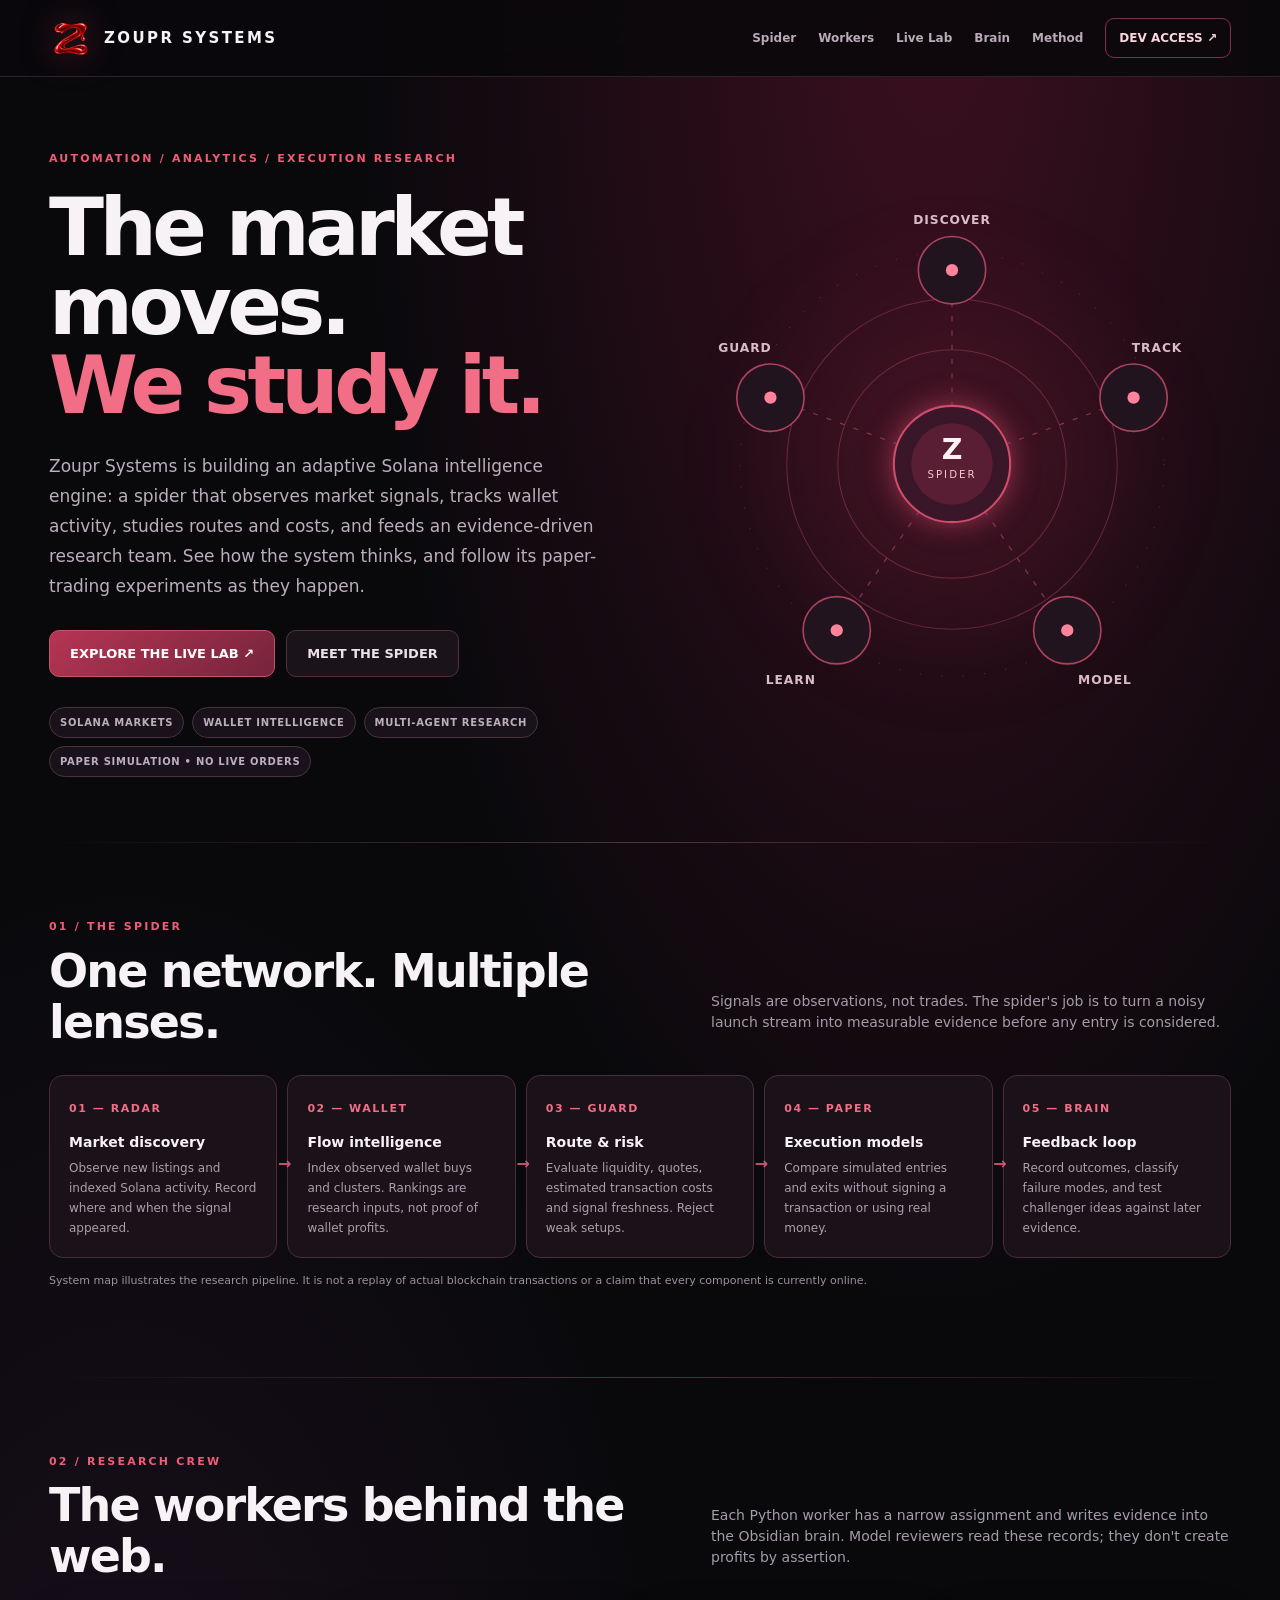
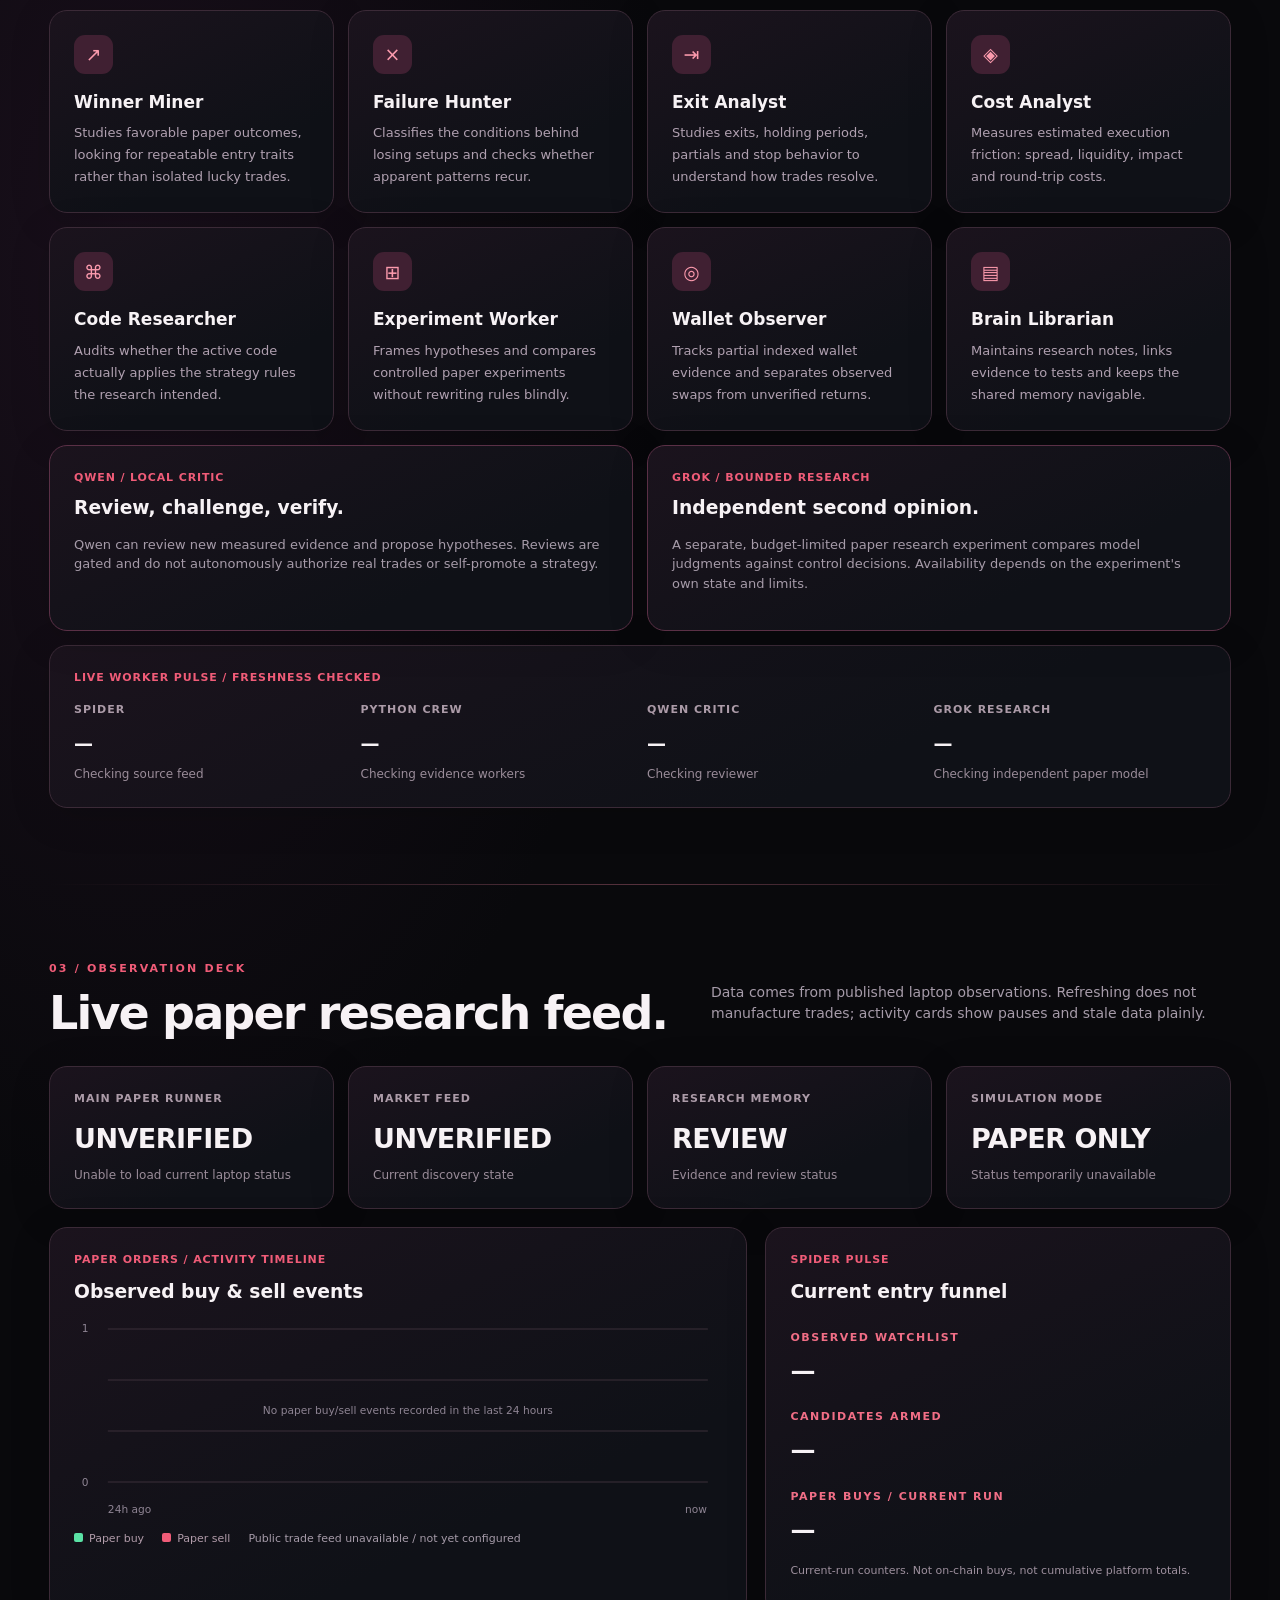
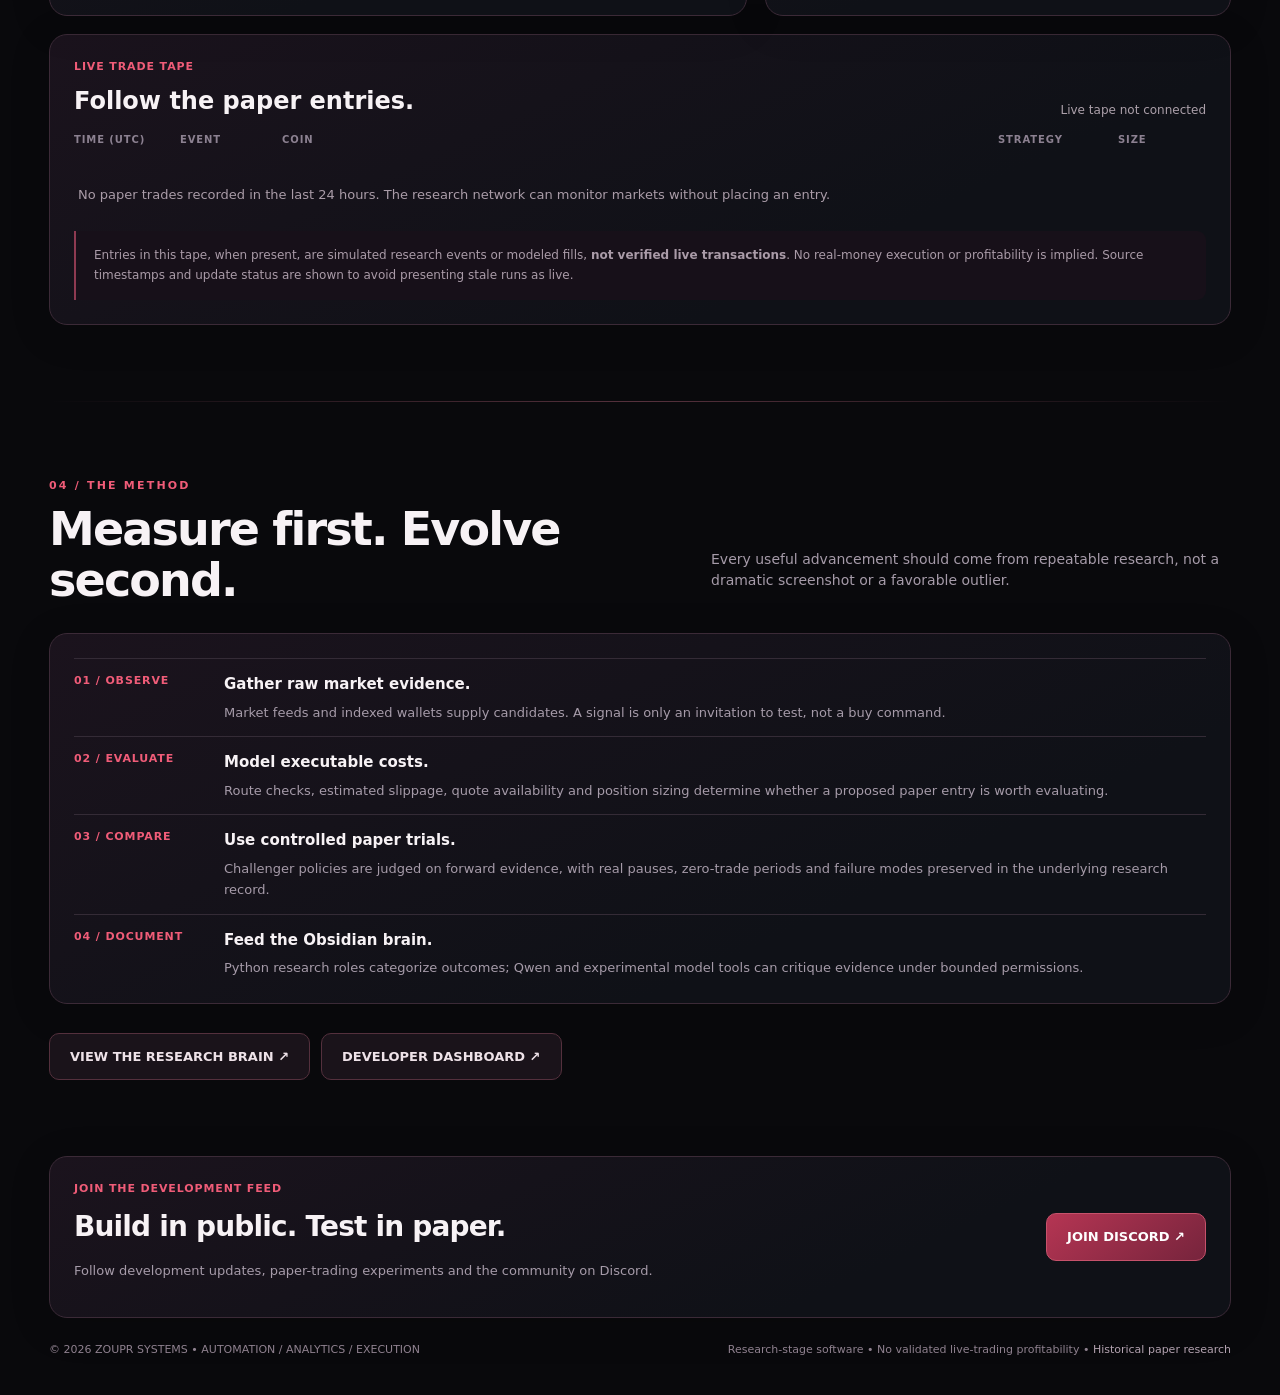
==== commit 84e3ed17: "Show freshness-checked Spider, Python, Qwen and Grok research worker pulse" ====
--- a/index.html
+++ b/index.html
@@ -9,7 +9,7 @@
 <link rel="icon" href="/assets/z-logo.png" type="image/png">
 <style>
 :root{--bg:#09090c;--panel:#111016;--panel2:#16121b;--line:#302630;--cream:#f7f2f5;--muted:#a69ba9;--red:#f05c78;--ruby:#8f2239;--green:#5ae2a5;--amber:#eac18a}
-*{box-sizing:border-box}html{scroll-behavior:smooth}body{margin:0;color:var(--cream);font-family:Inter,"Segoe UI",system-ui,sans-serif;background:radial-gradient(ellipse 60% 38% at 73% 0%,#3b0f20 0%,transparent 75%),radial-gradient(ellipse 60% 30% at 10% 40%,#190f1b 0%,transparent 70%),var(--bg);line-height:1.5}a{color:inherit;text-decoration:none}button{font:inherit}.shell{max-width:1230px;padding:0 24px;margin:auto}.hair{height:1px;background:linear-gradient(90deg,transparent,#56313d,transparent)}.top{position:sticky;top:0;z-index:10;background:rgba(10,8,12,.91);backdrop-filter:blur(16px);border-bottom:1px solid #30222a}.top .shell{display:flex;min-height:76px;align-items:center;justify-content:space-between;gap:20px}.brand{display:flex;align-items:center;gap:12px;font-weight:900;font-size:15px;letter-spacing:.16em;white-space:nowrap}.brand img{width:43px;height:43px;filter:drop-shadow(0 0 16px #9d304d99)}.navlinks{display:flex;gap:22px;align-items:center;color:#b9aab8;font-size:12px;font-weight:750}.navlinks a:hover,.subtlelink:hover{color:white}.navlinks .navcta{border:1px solid #7c3347;color:#f9d6dd;padding:10px 13px;border-radius:9px}.hero{min-height:590px;display:grid;grid-template-columns:1.03fr .97fr;align-items:center;gap:32px;padding:74px 0 65px}.kicker{font-size:11px;letter-spacing:.2em;font-weight:850;text-transform:uppercase;color:var(--red)}h1{font-size:clamp(49px,6.3vw,87px);line-height:.98;letter-spacing:-.057em;margin:20px 0 26px}h1 em{font-style:normal;color:#f16e86}.lead{font-size:17px;color:#bcaebc;max-width:560px;line-height:1.77}.buttonrow{display:flex;gap:11px;margin-top:29px;flex-wrap:wrap}.btn{border-radius:10px;background:linear-gradient(140deg,#b53553,#76243c);border:1px solid #c6526b;padding:13px 20px;color:white;font-weight:800;font-size:13px}.btn.ghost{background:#1a131a;border-color:#54303d;color:#eee2e8}.pills{display:flex;gap:8px;flex-wrap:wrap;margin-top:30px}.pill{border:1px solid #46333d;color:#bcaebc;background:#1a121b;padding:7px 10px;font-size:10px;font-weight:800;letter-spacing:.07em;border-radius:999px}.heroart{height:440px;position:relative;display:flex;align-items:center;justify-content:center;isolation:isolate}.heroart:before{content:"";position:absolute;width:86%;aspect-ratio:1;border-radius:50%;background:radial-gradient(circle,#98274744,transparent 70%);filter:blur(30px);z-index:-1}.heroart svg{width:min(100%,510px);height:auto;overflow:visible}.network-line{stroke:#80364c;stroke-width:1.2;stroke-dasharray:5 9;animation:shift 15s linear infinite}.network-ring{fill:none;stroke:#84364d;stroke-width:1;opacity:.68}.network-glow{filter:drop-shadow(0 0 13px #d0496b99)}.network-node{fill:#21141e;stroke:#ac425e;stroke-width:1.6}.network-dot{fill:#ff839b}.network-label{font-size:12px;fill:#d9bcc8;letter-spacing:.08em;font-weight:800}.network-small{font-size:10px;fill:#9d8996}.pulse{transform-origin:250px 250px;animation:pulse 4s ease-in-out infinite}.scan{animation:rotate 35s linear infinite;transform-origin:250px 250px}@keyframes rotate{to{transform:rotate(360deg)}}@keyframes shift{to{stroke-dashoffset:-320}}@keyframes pulse{50%{opacity:.5;transform:scale(.98)}}.section{padding:76px 0}.sectionhead{display:flex;align-items:end;justify-content:space-between;gap:24px;margin-bottom:28px}.sectionhead h2{font-size:clamp(28px,4vw,46px);letter-spacing:-.04em;line-height:1.1;margin:10px 0 0}.sectionhead p{max-width:520px;color:var(--muted);font-size:14px}.panel{background:linear-gradient(155deg,#1b131d,#0f1117 70%);border:1px solid #3b2a37;border-radius:18px;padding:24px;min-width:0;box-shadow:0 8px 40px #00000026}.cardgrid{display:grid;grid-template-columns:repeat(4,1fr);gap:14px}.stat-title{font-size:11px;letter-spacing:.09em;text-transform:uppercase;color:#ac9ba8;font-weight:850}.stat-value{font-weight:850;font-size:27px;margin-top:11px;letter-spacing:-.02em}.stat-sub{font-size:12px;color:#9a8c99;margin-top:7px}.statusline{display:inline-flex;align-items:center;gap:8px}.orb{width:9px;height:9px;border-radius:50%;background:#a49ca5;box-shadow:0 0 14px #aaa5}.orb.green{background:var(--green);box-shadow:0 0 12px #52dea766}.orb.amber{background:var(--amber);box-shadow:0 0 12px #eac18a77}.grid2{display:grid;grid-template-columns:1.2fr .8fr;gap:18px}.tape{display:grid;gap:0;margin-top:12px}.taperow{display:grid;grid-template-columns:94px 90px 1fr 108px 88px;align-items:center;gap:12px;padding:15px 0;border-top:1px solid #342832;font-size:12px;color:#d8cbd5}.tag{display:inline-block;padding:6px 9px;border-radius:7px;border:1px solid #48313f;font-size:10px;font-weight:900;letter-spacing:.08em;width:max-content}.tag.buy{border-color:#276b54;color:#73ecc0;background:#113427}.tag.sell{border-color:#81414c;color:#ff9baf;background:#3b202b}.small{font-size:11px;color:#9e909e}.monospace{font-family:ui-monospace,SFMono-Regular,Consolas,monospace}.slot{font-size:11px;letter-spacing:.08em;color:var(--red);font-weight:850}.chartwrap{height:215px;position:relative}.chartwrap svg{width:100%;height:100%;display:block}.key{display:flex;gap:18px;align-items:center;font-size:11px;color:#b19ba9;margin-top:7px}.key i{width:9px;height:9px;display:inline-block;border-radius:2px;margin-right:6px}.empty{padding:26px 4px;color:#aa9ca8;font-size:13px}.divider{margin:18px 0;height:1px;background:#3a2a35}.flow{display:grid;grid-template-columns:repeat(5,minmax(0,1fr));gap:10px}.flow .step{padding:19px;border:1px solid #4a2d3a;background:#1a1119;border-radius:14px;position:relative}.flow .step:not(:last-child):after{content:"→";position:absolute;right:-15px;top:42%;color:#c95675;z-index:1;font-weight:900}.step strong{display:block;margin:13px 0 6px;font-size:14px}.step p{color:#ad9fad;margin:0;font-size:12px;line-height:1.65}.badgeid{font-size:11px;color:#f16e86;font-weight:900;letter-spacing:.14em}.workers{display:grid;grid-template-columns:repeat(4,minmax(0,1fr));gap:14px}.worker{min-height:190px}.worker h3{margin:16px 0 7px;font-size:17px}.worker p{margin:0;color:#b0a0b0;font-size:13px;line-height:1.7}.worker .icon{display:inline-grid;place-items:center;width:39px;height:39px;border-radius:11px;background:#402032;color:#fb9aad;font-size:19px}.agentrow{display:grid;grid-template-columns:1fr 1fr;gap:14px;margin-top:14px}.agentrow .panel{border-color:#5a3046}.timeline{display:grid;gap:13px}.timeline .entry{display:grid;grid-template-columns:130px 1fr;gap:20px;border-top:1px solid #342b36;padding-top:14px}.timeline h3{font-size:15px;margin:0 0 6px}.timeline p{font-size:13px;color:var(--muted);margin:0;line-height:1.65}.fineprint{border-left:2px solid #8e3a51;padding:14px 18px;background:#171019;color:#aa9ba8;font-size:12px;line-height:1.7;border-radius:0 9px 9px 0}.community{display:flex;gap:20px;justify-content:space-between;align-items:center;flex-wrap:wrap}.community h3{margin:8px 0;font-size:28px;letter-spacing:-.03em}.community p{color:var(--muted);font-size:13px}.foot{display:flex;justify-content:space-between;flex-wrap:wrap;gap:20px;padding:24px 0 36px;color:#8f818f;font-size:11px}.foot a{color:#b3a2b0}.muted{color:var(--muted)}.external{color:#fab0bf;text-decoration:underline;text-underline-offset:3px}#event-state{color:#aca0aa;font-size:12px}.tablehead{display:grid;grid-template-columns:94px 90px 1fr 108px 88px;gap:12px;color:#8c8191;font-size:10px;font-weight:800;letter-spacing:.09em}.tape a:hover{color:#ffadb9}@media(max-width:1060px){.navlinks{gap:12px}.navlinks a:nth-child(4),.navlinks a:nth-child(5){display:none}.hero{grid-template-columns:1fr 1fr}.flow{grid-template-columns:repeat(3,1fr)}.flow .step:after{display:none}.workers{grid-template-columns:repeat(2,1fr)}}@media(max-width:760px){.shell{padding:0 17px}.top .shell{min-height:65px}.brand{font-size:12px;letter-spacing:.1em}.brand img{width:34px;height:34px}.navlinks{gap:10px}.navlinks a{display:none}.navlinks .navcta{display:block;font-size:10px;padding:8px}.hero{display:block;min-height:0;padding:57px 0 35px}.heroart{height:280px;margin-top:15px}.heroart svg{height:295px;width:100%}h1{font-size:54px}.lead{font-size:15px}.section{padding:52px 0}.sectionhead{display:block}.sectionhead p{margin-top:13px}.cardgrid,.grid2,.workers,.agentrow{grid-template-columns:1fr}.cardgrid{grid-template-columns:1fr 1fr}.stat-value{font-size:20px}.flow{grid-template-columns:1fr}.flow .step{min-height:auto}.panel{padding:19px}.taperow,.tablehead{grid-template-columns:65px 68px 1fr 75px;gap:5px;font-size:11px}.taperow .last,.tablehead .last{display:none}.timeline .entry{grid-template-columns:1fr;gap:2px}.foot{padding-bottom:27px}}@media(prefers-reduced-motion:reduce){*,*:before,*:after{animation:none!important;scroll-behavior:auto!important}}
+*{box-sizing:border-box}html{scroll-behavior:smooth}body{margin:0;color:var(--cream);font-family:Inter,"Segoe UI",system-ui,sans-serif;background:radial-gradient(ellipse 60% 38% at 73% 0%,#3b0f20 0%,transparent 75%),radial-gradient(ellipse 60% 30% at 10% 40%,#190f1b 0%,transparent 70%),var(--bg);line-height:1.5}a{color:inherit;text-decoration:none}button{font:inherit}.shell{max-width:1230px;padding:0 24px;margin:auto}.hair{height:1px;background:linear-gradient(90deg,transparent,#56313d,transparent)}.top{position:sticky;top:0;z-index:10;background:rgba(10,8,12,.91);backdrop-filter:blur(16px);border-bottom:1px solid #30222a}.top .shell{display:flex;min-height:76px;align-items:center;justify-content:space-between;gap:20px}.brand{display:flex;align-items:center;gap:12px;font-weight:900;font-size:15px;letter-spacing:.16em;white-space:nowrap}.brand img{width:43px;height:43px;filter:drop-shadow(0 0 16px #9d304d99)}.navlinks{display:flex;gap:22px;align-items:center;color:#b9aab8;font-size:12px;font-weight:750}.navlinks a:hover,.subtlelink:hover{color:white}.navlinks .navcta{border:1px solid #7c3347;color:#f9d6dd;padding:10px 13px;border-radius:9px}.hero{min-height:590px;display:grid;grid-template-columns:1.03fr .97fr;align-items:center;gap:32px;padding:74px 0 65px}.kicker{font-size:11px;letter-spacing:.2em;font-weight:850;text-transform:uppercase;color:var(--red)}h1{font-size:clamp(49px,6.3vw,87px);line-height:.98;letter-spacing:-.057em;margin:20px 0 26px}h1 em{font-style:normal;color:#f16e86}.lead{font-size:17px;color:#bcaebc;max-width:560px;line-height:1.77}.buttonrow{display:flex;gap:11px;margin-top:29px;flex-wrap:wrap}.btn{border-radius:10px;background:linear-gradient(140deg,#b53553,#76243c);border:1px solid #c6526b;padding:13px 20px;color:white;font-weight:800;font-size:13px}.btn.ghost{background:#1a131a;border-color:#54303d;color:#eee2e8}.pills{display:flex;gap:8px;flex-wrap:wrap;margin-top:30px}.pill{border:1px solid #46333d;color:#bcaebc;background:#1a121b;padding:7px 10px;font-size:10px;font-weight:800;letter-spacing:.07em;border-radius:999px}.heroart{height:440px;position:relative;display:flex;align-items:center;justify-content:center;isolation:isolate}.heroart:before{content:"";position:absolute;width:86%;aspect-ratio:1;border-radius:50%;background:radial-gradient(circle,#98274744,transparent 70%);filter:blur(30px);z-index:-1}.heroart svg{width:min(100%,510px);height:auto;overflow:visible}.network-line{stroke:#80364c;stroke-width:1.2;stroke-dasharray:5 9;animation:shift 15s linear infinite}.network-ring{fill:none;stroke:#84364d;stroke-width:1;opacity:.68}.network-glow{filter:drop-shadow(0 0 13px #d0496b99)}.network-node{fill:#21141e;stroke:#ac425e;stroke-width:1.6}.network-dot{fill:#ff839b}.network-label{font-size:12px;fill:#d9bcc8;letter-spacing:.08em;font-weight:800}.network-small{font-size:10px;fill:#9d8996}.pulse{transform-origin:250px 250px;animation:pulse 4s ease-in-out infinite}.scan{animation:rotate 35s linear infinite;transform-origin:250px 250px}@keyframes rotate{to{transform:rotate(360deg)}}@keyframes shift{to{stroke-dashoffset:-320}}@keyframes pulse{50%{opacity:.5;transform:scale(.98)}}.section{padding:76px 0}.sectionhead{display:flex;align-items:end;justify-content:space-between;gap:24px;margin-bottom:28px}.sectionhead h2{font-size:clamp(28px,4vw,46px);letter-spacing:-.04em;line-height:1.1;margin:10px 0 0}.sectionhead p{max-width:520px;color:var(--muted);font-size:14px}.panel{background:linear-gradient(155deg,#1b131d,#0f1117 70%);border:1px solid #3b2a37;border-radius:18px;padding:24px;min-width:0;box-shadow:0 8px 40px #00000026}.cardgrid{display:grid;grid-template-columns:repeat(4,1fr);gap:14px}.stat-title{font-size:11px;letter-spacing:.09em;text-transform:uppercase;color:#ac9ba8;font-weight:850}.stat-value{font-weight:850;font-size:27px;margin-top:11px;letter-spacing:-.02em}.stat-sub{font-size:12px;color:#9a8c99;margin-top:7px}.statusline{display:inline-flex;align-items:center;gap:8px}.orb{width:9px;height:9px;border-radius:50%;background:#a49ca5;box-shadow:0 0 14px #aaa5}.orb.green{background:var(--green);box-shadow:0 0 12px #52dea766}.orb.amber{background:var(--amber);box-shadow:0 0 12px #eac18a77}.grid2{display:grid;grid-template-columns:1.2fr .8fr;gap:18px}.tape{display:grid;gap:0;margin-top:12px}.taperow{display:grid;grid-template-columns:94px 90px 1fr 108px 88px;align-items:center;gap:12px;padding:15px 0;border-top:1px solid #342832;font-size:12px;color:#d8cbd5}.tag{display:inline-block;padding:6px 9px;border-radius:7px;border:1px solid #48313f;font-size:10px;font-weight:900;letter-spacing:.08em;width:max-content}.tag.buy{border-color:#276b54;color:#73ecc0;background:#113427}.tag.sell{border-color:#81414c;color:#ff9baf;background:#3b202b}.small{font-size:11px;color:#9e909e}.monospace{font-family:ui-monospace,SFMono-Regular,Consolas,monospace}.slot{font-size:11px;letter-spacing:.08em;color:var(--red);font-weight:850}.chartwrap{height:215px;position:relative}.chartwrap svg{width:100%;height:100%;display:block}.key{display:flex;gap:18px;align-items:center;font-size:11px;color:#b19ba9;margin-top:7px}.key i{width:9px;height:9px;display:inline-block;border-radius:2px;margin-right:6px}.empty{padding:26px 4px;color:#aa9ca8;font-size:13px}.divider{margin:18px 0;height:1px;background:#3a2a35}.flow{display:grid;grid-template-columns:repeat(5,minmax(0,1fr));gap:10px}.flow .step{padding:19px;border:1px solid #4a2d3a;background:#1a1119;border-radius:14px;position:relative}.flow .step:not(:last-child):after{content:"→";position:absolute;right:-15px;top:42%;color:#c95675;z-index:1;font-weight:900}.step strong{display:block;margin:13px 0 6px;font-size:14px}.step p{color:#ad9fad;margin:0;font-size:12px;line-height:1.65}.badgeid{font-size:11px;color:#f16e86;font-weight:900;letter-spacing:.14em}.workers{display:grid;grid-template-columns:repeat(4,minmax(0,1fr));gap:14px}.worker{min-height:190px}.worker h3{margin:16px 0 7px;font-size:17px}.worker p{margin:0;color:#b0a0b0;font-size:13px;line-height:1.7}.worker .icon{display:inline-grid;place-items:center;width:39px;height:39px;border-radius:11px;background:#402032;color:#fb9aad;font-size:19px}.agentrow{display:grid;grid-template-columns:1fr 1fr;gap:14px;margin-top:14px}.agentrow .panel{border-color:#5a3046}.crewpulse{margin-top:14px}.crewpulse .stat-value{font-size:19px}.crewpulse .stat-sub{line-height:1.55}.crewpulse .panel{box-shadow:none}.timeline{display:grid;gap:13px}.timeline .entry{display:grid;grid-template-columns:130px 1fr;gap:20px;border-top:1px solid #342b36;padding-top:14px}.timeline h3{font-size:15px;margin:0 0 6px}.timeline p{font-size:13px;color:var(--muted);margin:0;line-height:1.65}.fineprint{border-left:2px solid #8e3a51;padding:14px 18px;background:#171019;color:#aa9ba8;font-size:12px;line-height:1.7;border-radius:0 9px 9px 0}.community{display:flex;gap:20px;justify-content:space-between;align-items:center;flex-wrap:wrap}.community h3{margin:8px 0;font-size:28px;letter-spacing:-.03em}.community p{color:var(--muted);font-size:13px}.foot{display:flex;justify-content:space-between;flex-wrap:wrap;gap:20px;padding:24px 0 36px;color:#8f818f;font-size:11px}.foot a{color:#b3a2b0}.muted{color:var(--muted)}.external{color:#fab0bf;text-decoration:underline;text-underline-offset:3px}#event-state{color:#aca0aa;font-size:12px}.tablehead{display:grid;grid-template-columns:94px 90px 1fr 108px 88px;gap:12px;color:#8c8191;font-size:10px;font-weight:800;letter-spacing:.09em}.tape a:hover{color:#ffadb9}.chartlink{background:none;border:1px solid #66404e;color:#ffb1c0;border-radius:6px;padding:5px 7px;font-size:10px;cursor:pointer;margin-left:9px;font-weight:800}.chartlink:hover{background:#3b1f2d}.coinchart{margin-top:18px;border-top:1px solid #45313d;padding-top:18px}.coinchart iframe{display:block;width:100%;height:460px;border:1px solid #4c2f3d;border-radius:12px;background:#110d13}.charttop{display:flex;justify-content:space-between;align-items:center;gap:12px;flex-wrap:wrap;margin-bottom:12px}@media(max-width:1060px){.navlinks{gap:12px}.navlinks a:nth-child(4),.navlinks a:nth-child(5){display:none}.hero{grid-template-columns:1fr 1fr}.flow{grid-template-columns:repeat(3,1fr)}.flow .step:after{display:none}.workers{grid-template-columns:repeat(2,1fr)}}@media(max-width:760px){.shell{padding:0 17px}.top .shell{min-height:65px}.brand{font-size:12px;letter-spacing:.1em}.brand img{width:34px;height:34px}.navlinks{gap:10px}.navlinks a{display:none}.navlinks .navcta{display:block;font-size:10px;padding:8px}.hero{display:block;min-height:0;padding:57px 0 35px}.heroart{height:280px;margin-top:15px}.heroart svg{height:295px;width:100%}h1{font-size:54px}.lead{font-size:15px}.section{padding:52px 0}.sectionhead{display:block}.sectionhead p{margin-top:13px}.cardgrid,.grid2,.workers,.agentrow{grid-template-columns:1fr}.cardgrid{grid-template-columns:1fr 1fr}.stat-value{font-size:20px}.flow{grid-template-columns:1fr}.flow .step{min-height:auto}.panel{padding:19px}.taperow,.tablehead{grid-template-columns:65px 68px 1fr 75px;gap:5px;font-size:11px}.taperow .last,.tablehead .last{display:none}.timeline .entry{grid-template-columns:1fr;gap:2px}.foot{padding-bottom:27px}}@media(prefers-reduced-motion:reduce){*,*:before,*:after{animation:none!important;scroll-behavior:auto!important}}
 </style>
 </head>
 <body>
@@ -43,7 +43,13 @@
 <div class="panel worker"><div class="icon">◎</div><h3>Wallet Observer</h3><p>Tracks partial indexed wallet evidence and separates observed swaps from unverified returns.</p></div>
 <div class="panel worker"><div class="icon">▤</div><h3>Brain Librarian</h3><p>Maintains research notes, links evidence to tests and keeps the shared memory navigable.</p></div>
 </div>
-<div class="agentrow"><div class="panel"><div class="slot">QWEN / LOCAL CRITIC</div><h3 style="margin:7px 0">Review, challenge, verify.</h3><p class="muted" style="font-size:13px">Qwen can review new measured evidence and propose hypotheses. Reviews are gated and do not autonomously authorize real trades or self-promote a strategy.</p></div><div class="panel"><div class="slot">GROK / BOUNDED RESEARCH</div><h3 style="margin:7px 0">Independent second opinion.</h3><p class="muted" style="font-size:13px">A separate, budget-limited paper research experiment compares model judgments against control decisions. Availability depends on the experiment's own state and limits.</p></div></div></section>
+<div class="agentrow"><div class="panel"><div class="slot">QWEN / LOCAL CRITIC</div><h3 style="margin:7px 0">Review, challenge, verify.</h3><p class="muted" style="font-size:13px">Qwen can review new measured evidence and propose hypotheses. Reviews are gated and do not autonomously authorize real trades or self-promote a strategy.</p></div><div class="panel"><div class="slot">GROK / BOUNDED RESEARCH</div><h3 style="margin:7px 0">Independent second opinion.</h3><p class="muted" style="font-size:13px">A separate, budget-limited paper research experiment compares model judgments against control decisions. Availability depends on the experiment's own state and limits.</p></div></div>
+<div class="panel crewpulse"><div class="slot">LIVE WORKER PULSE / FRESHNESS CHECKED</div><div class="cardgrid" style="margin-top:15px">
+<div><div class="stat-title">SPIDER</div><div class="stat-value" id="crew-spider">—</div><div class="stat-sub" id="crew-spider-detail">Checking source feed</div></div>
+<div><div class="stat-title">PYTHON CREW</div><div class="stat-value" id="crew-python">—</div><div class="stat-sub" id="crew-python-detail">Checking evidence workers</div></div>
+<div><div class="stat-title">QWEN CRITIC</div><div class="stat-value" id="crew-qwen">—</div><div class="stat-sub" id="crew-qwen-detail">Checking reviewer</div></div>
+<div><div class="stat-title">GROK RESEARCH</div><div class="stat-value" id="crew-grok">—</div><div class="stat-sub" id="crew-grok-detail">Checking independent paper model</div></div>
+</div></div></section>
 <div class="hair"></div>
 <section class="section" id="live"><div class="sectionhead"><div><div class="kicker">03 / OBSERVATION DECK</div><h2>Live paper research feed.</h2></div><p>Data comes from published laptop observations. Refreshing does not manufacture trades; activity cards show pauses and stale data plainly.</p></div>
 <div class="cardgrid" aria-live="polite">
@@ -57,7 +63,7 @@
 <div class="panel"><div class="slot">SPIDER PULSE</div><h3 style="margin:9px 0 3px">Current entry funnel</h3><div style="display:grid;gap:10px;margin-top:18px"><div class="step" style="min-height:0"><span class="badgeid">OBSERVED WATCHLIST</span><strong id="watch-count" style="font-size:25px;margin:4px 0">—</strong></div><div class="step" style="min-height:0"><span class="badgeid">CANDIDATES ARMED</span><strong id="arm-count" style="font-size:25px;margin:4px 0">—</strong></div><div class="step" style="min-height:0"><span class="badgeid">PAPER BUYS / CURRENT RUN</span><strong id="buy-count" style="font-size:25px;margin:4px 0">—</strong></div></div><p class="small">Current-run counters. Not on-chain buys, not cumulative platform totals.</p></div>
 </div>
 <div class="panel" style="margin-top:18px"><div class="sectionhead" style="margin-bottom:13px"><div><div class="slot">LIVE TRADE TAPE</div><h3 style="font-size:24px;margin:8px 0 0">Follow the paper entries.</h3></div><div id="event-state">Checking recent paper activity…</div></div>
-<div class="tablehead"><span>TIME (UTC)</span><span>EVENT</span><span>COIN</span><span>STRATEGY</span><span class="last">SIZE</span></div><div class="tape" id="trade-tape"><div class="empty">Loading sanitized paper trade events.</div></div><div class="fineprint">Entries in this tape, when present, are simulated research events or modeled fills, <strong>not verified live transactions</strong>. No real-money execution or profitability is implied. Source timestamps and update status are shown to avoid presenting stale runs as live.</div></div>
+<div class="tablehead"><span>TIME (UTC)</span><span>EVENT</span><span>COIN</span><span>STRATEGY</span><span class="last">SIZE</span></div><div class="tape" id="trade-tape"><div class="empty">Loading sanitized paper trade events.</div></div><div class="coinchart" id="coinchart-panel" hidden><div class="charttop"><div><div class="slot">LIVE TOKEN CHART / EXTERNAL MARKET DATA</div><strong id="coinchart-title">Select a paper entry</strong></div><button class="btn ghost" type="button" id="closecoin" style="padding:9px 12px">CLOSE CHART ×</button></div><iframe id="coinchart-frame" title="External live Solana token chart" referrerpolicy="no-referrer" loading="lazy"></iframe><p class="small">Market chart provided by DexScreener. Token market prices are not the bot’s executed or simulated fill prices.</p></div><div class="fineprint">Entries in this tape, when present, are simulated research events or modeled fills, <strong>not verified live transactions</strong>. No real-money execution or profitability is implied. Source timestamps and update status are shown to avoid presenting stale runs as live.</div></div>
 </section>
 <div class="hair"></div>
 <section class="section" id="about"><div class="sectionhead"><div><div class="kicker">04 / THE METHOD</div><h2>Measure first. Evolve second.</h2></div><p>Every useful advancement should come from repeatable research, not a dramatic screenshot or a favorable outlier.</p></div><div class="panel timeline">
@@ -93,12 +99,14 @@
 label(8,23,String(max));label(8,177,"0");label(35,204,"24h ago");label(654,204,"now","end");
 var any=counts.some(function(c){return c[0]+c[1]>0});if(!any){label(345,105,"No paper buy/sell events recorded in the last 24 hours","middle")}
 }
+function showCoinChart(mint,symbol){if(!/^[1-9A-HJ-NP-Za-km-z]{32,44}$/.test(mint))return;var p=el("coinchart-panel");el("coinchart-title").textContent="Token "+(symbol||mint.slice(0,7)+"…");el("coinchart-frame").src="https://dexscreener.com/solana/"+mint+"?embed=1&theme=dark&trades=0&info=0";p.hidden=false;p.scrollIntoView({behavior:"smooth",block:"nearest"})}
+el("closecoin").addEventListener("click",function(){el("coinchart-panel").hidden=true;el("coinchart-frame").removeAttribute("src")});
 function tape(events){var target=el("trade-tape");target.textContent="";var recent=events.filter(function(e){return Number(e.epoch)>Date.now()/1000-86400}).sort(function(a,b){return b.epoch-a.epoch}).slice(0,15);
 set("event-state",recent.length?recent.length+" recent modeled events • paper only":"No recent modeled fills");
 if(!recent.length){var empty=document.createElement("div");empty.className="empty";empty.textContent="No paper trades recorded in the last 24 hours. The research network can monitor markets without placing an entry.";target.appendChild(empty);return}
 recent.forEach(function(e){var r=document.createElement("div");r.className="taperow";var t=document.createElement("span");t.className="small monospace";var date=new Date(Number(e.epoch)*1000);t.textContent=Number.isFinite(date.getTime())?date.toISOString().slice(11,19):"—";r.appendChild(t);
 var action=document.createElement("span"),tag=document.createElement("span");tag.className="tag "+(e.action==="BUY"?"buy":"sell");tag.textContent=e.action==="BUY"?"BUY":"SELL";action.appendChild(tag);r.appendChild(action);
-var coin=document.createElement("span"),mint=String(e.mint||"");if(/^[1-9A-HJ-NP-Za-km-z]{32,44}$/.test(mint)){var a=document.createElement("a");a.target="_blank";a.rel="noopener noreferrer";a.href="https://dexscreener.com/solana/"+mint;a.textContent=clean(e.symbol)||mint.slice(0,6)+"…";a.title="External chart for observed token";coin.appendChild(a)}else{coin.textContent=clean(e.symbol)||"Unlabeled token"}r.appendChild(coin);
+var coin=document.createElement("span"),mint=String(e.mint||"");if(/^[1-9A-HJ-NP-Za-km-z]{32,44}$/.test(mint)){var a=document.createElement("a");a.target="_blank";a.rel="noopener noreferrer";a.href="https://dexscreener.com/solana/"+mint;a.textContent=clean(e.symbol)||mint.slice(0,6)+"…";a.title="External chart for observed token";coin.appendChild(a);var bt=document.createElement("button");bt.className="chartlink";bt.textContent="CHART";bt.title="Show embedded token chart";bt.type="button";bt.addEventListener("click",function(){showCoinChart(mint,clean(e.symbol))});coin.appendChild(bt)}else{coin.textContent=clean(e.symbol)||"Unlabeled token"}r.appendChild(coin);
 var source=document.createElement("span");source.className="small";source.textContent=clean(e.source);r.appendChild(source);
 var sz=document.createElement("span");sz.className="small last";sz.textContent=Number.isFinite(Number(e.size))&&Number(e.size)>0?Number(e.size).toFixed(3)+" "+clean(e.currency):"—";r.appendChild(sz);target.appendChild(r)});
 }
@@ -119,6 +127,18 @@
 var data=await fetchJson(ACTIVITY);if(data.schema!==1||data.paper_only!==true||!Array.isArray(data.events))throw Error("Invalid activity feed");
 var published=Number(data.generated_epoch),fresh=Number.isFinite(published)&&Date.now()/1000-published<210;
 if(!fresh){lastActivity=[];tape([]);chart([]);set("chart-window","Activity feed stale; live events unavailable");return}
+var crew=data.research_health||{},nowSec=Date.now()/1000;
+function isCrewFresh(v){return v&&Number.isFinite(Number(v.updated_epoch))&&Number(v.updated_epoch)>0&&nowSec-Number(v.updated_epoch)>=-10&&nowSec-Number(v.updated_epoch)<180}
+var spider=crew.spider||{},python=crew.python||{},qwen=crew.qwen||{},grok=crew.grok||{};
+set("crew-spider",isCrewFresh(spider)?"RESEARCHING":"UNVERIFIED");
+set("crew-spider-detail",isCrewFresh(spider)?"Latest indexed swap "+ago(nowSec-Number(spider.last_observed_swap_epoch)):"No fresh spider heartbeat");
+set("crew-python",isCrewFresh(python)&&python.state==="running"?"WORKING":"UNVERIFIED");
+set("crew-python-detail",isCrewFresh(python)?String(python.roles||0)+" named research roles reporting":"Evidence service not confirmed");
+set("crew-qwen",isCrewFresh(qwen)?"ON WATCH":"UNVERIFIED");
+set("crew-qwen-detail",isCrewFresh(qwen)&&qwen.cycle_result==="no_new_batch"?"Awaiting new evidence":isCrewFresh(qwen)?"Reviewer heartbeat current":"Reviewer heartbeat stale");
+set("crew-grok",isCrewFresh(grok)&&grok.paper_only&&String(grok.state).indexOf("PAPER")>=0?"PAPER LAB":"UNVERIFIED");
+set("crew-grok-detail",isCrewFresh(grok)?"Independent model research, no live orders":"Model experiment not confirmed");
+if(isCrewFresh(spider)){var observed=Number(spider.last_observed_swap_epoch),recent=Number.isFinite(observed)&&nowSec-observed>=0&&nowSec-observed<180;set("market-status",recent?"OBSERVING":"RESEARCHING");set("market-detail",recent?"Recent indexed swap in source":"Last indexed swap "+ago(nowSec-observed));}
 lastActivity=data.events.filter(function(e){return e&&e.paper_only===true&&["BUY","SELL"].includes(e.action)&&Number.isFinite(Number(e.epoch))&&Number(e.epoch)>0});tape(lastActivity);chart(lastActivity);set("chart-window","Last 24h • updated "+ago(Date.now()/1000-published));
 }catch(err){lastActivity=[];tape([]);chart([]);set("chart-window","Public trade feed unavailable / not yet configured");set("event-state","Live tape not connected")}
 }
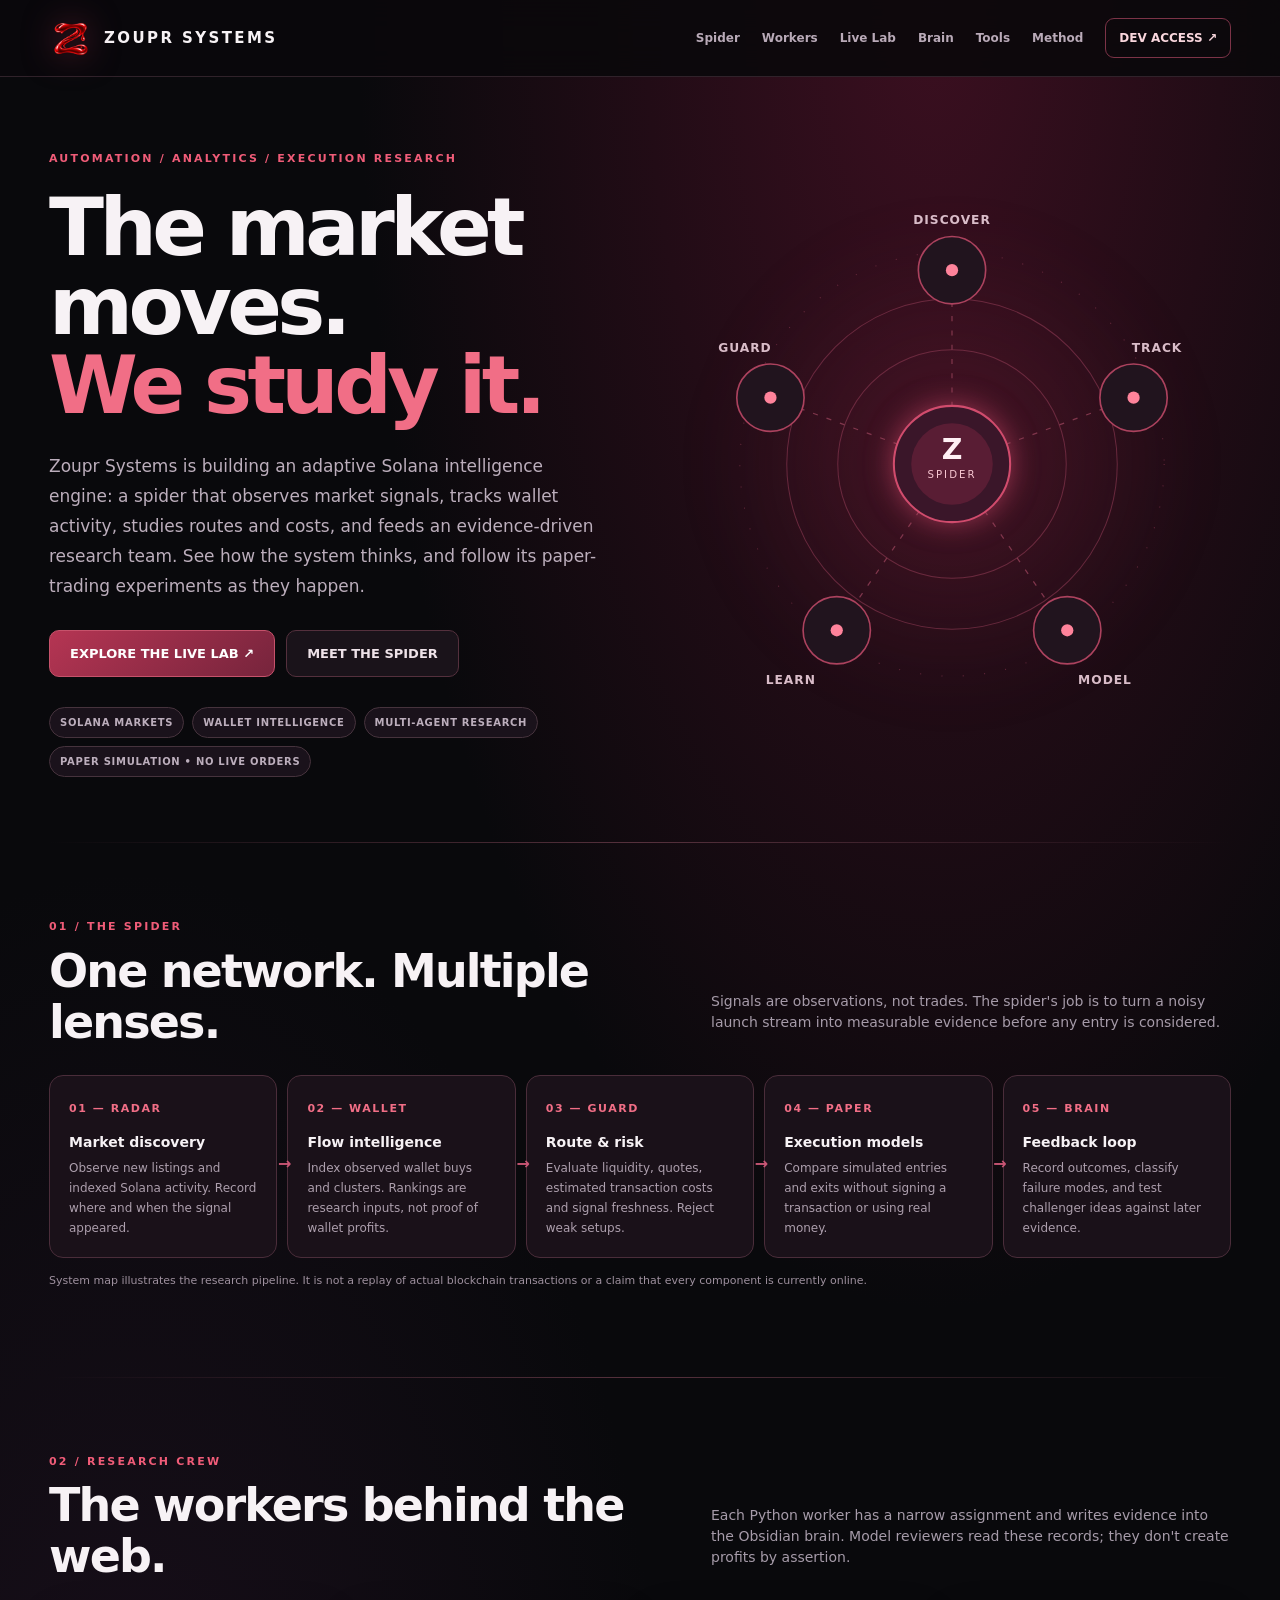
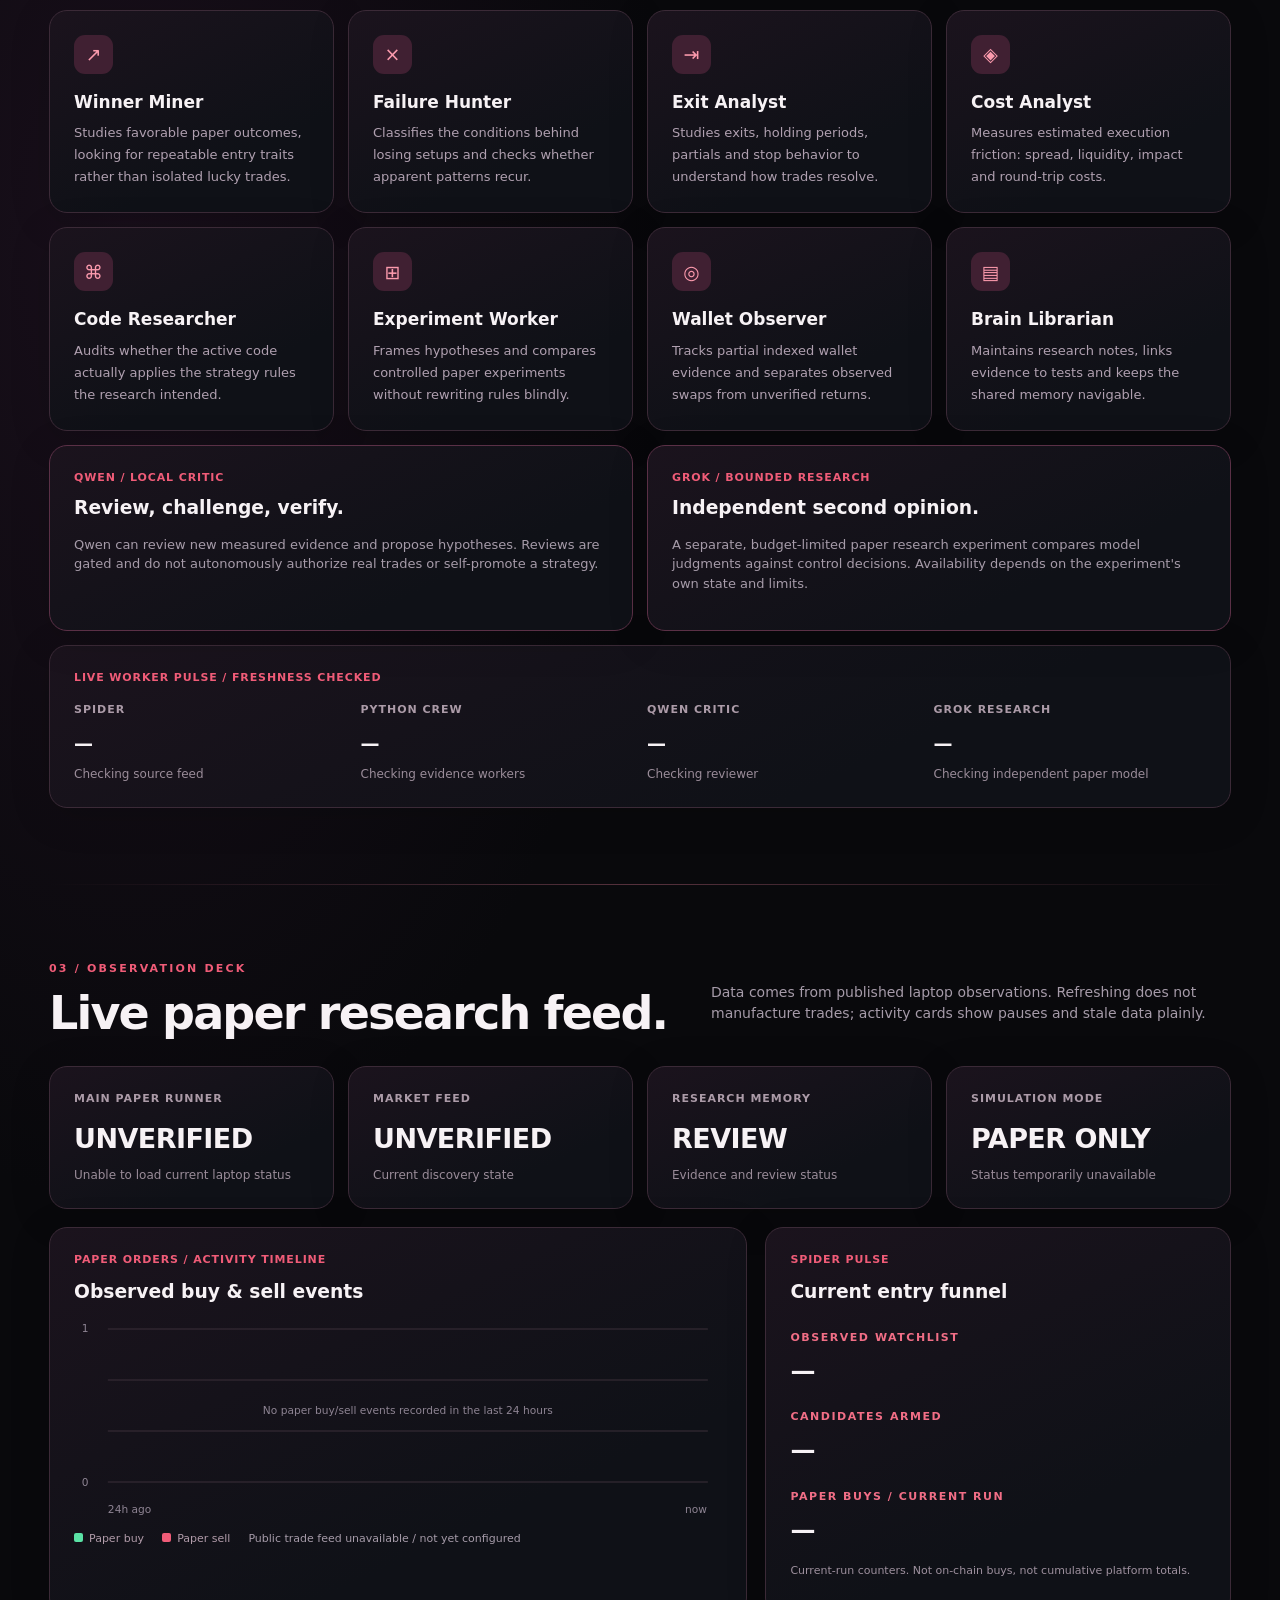
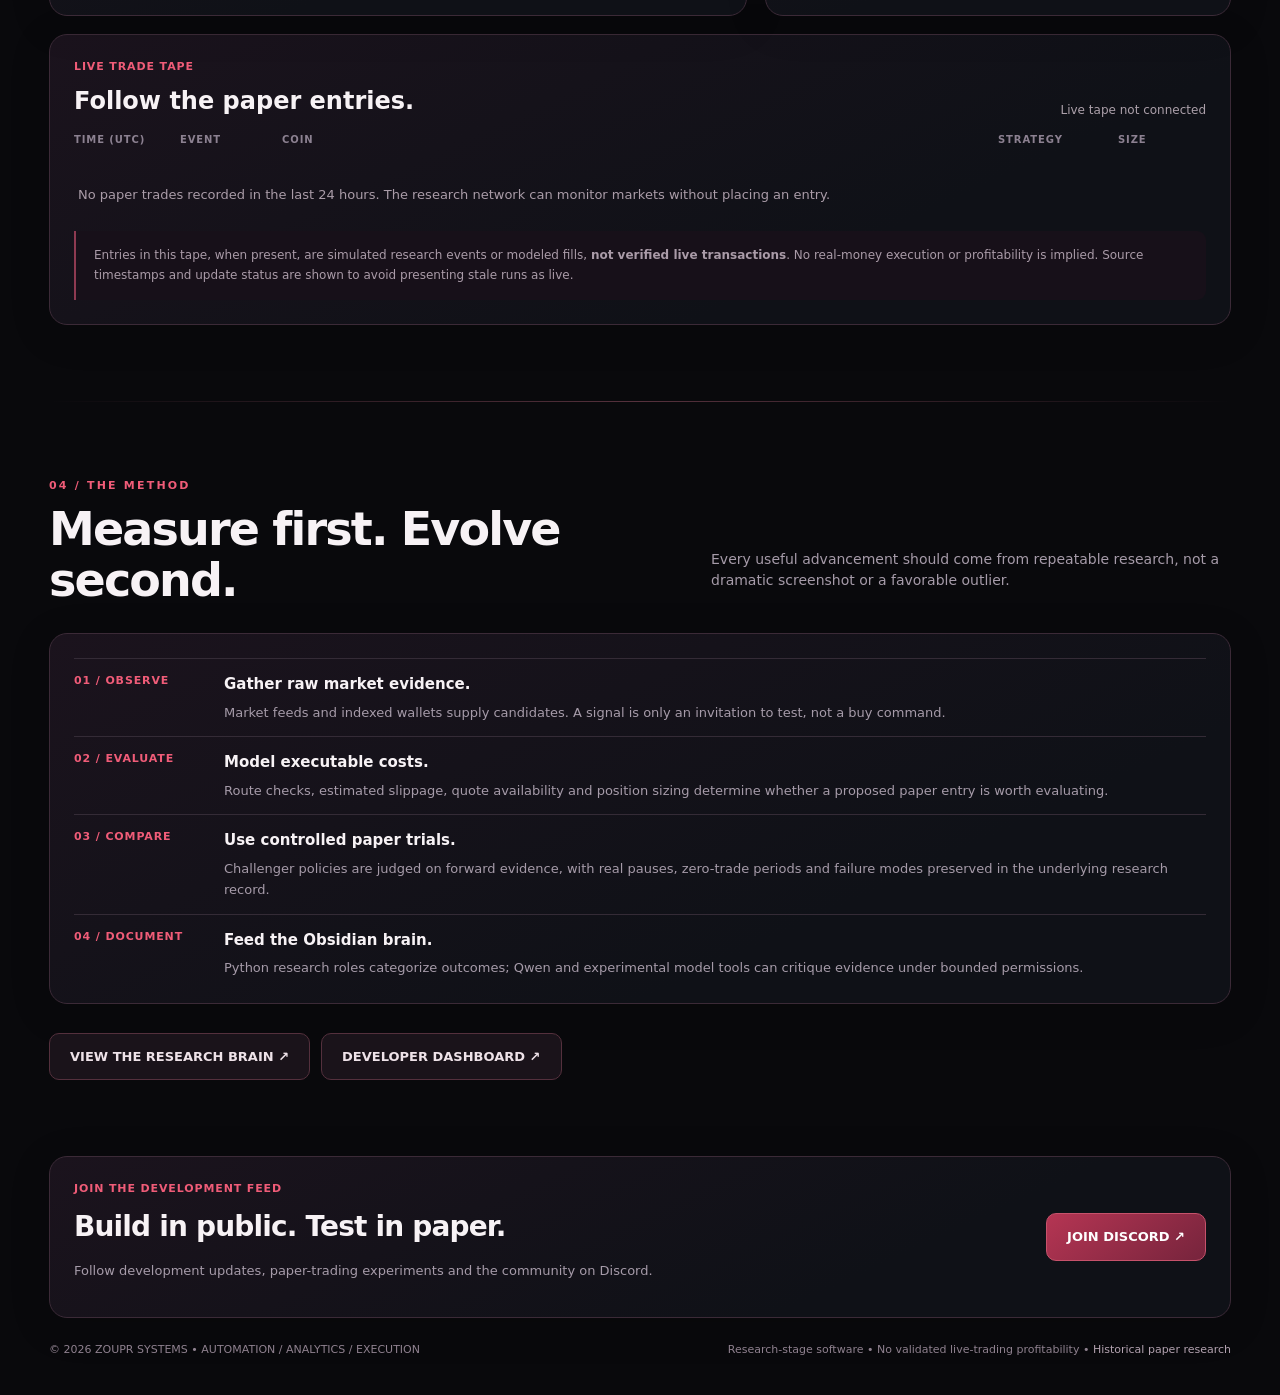
==== commit ea5de956: "Add standalone Zoupr Systems Tools section" ====
--- a/index.html
+++ b/index.html
@@ -9,11 +9,11 @@
 <link rel="icon" href="/assets/z-logo.png" type="image/png">
 <style>
 :root{--bg:#09090c;--panel:#111016;--panel2:#16121b;--line:#302630;--cream:#f7f2f5;--muted:#a69ba9;--red:#f05c78;--ruby:#8f2239;--green:#5ae2a5;--amber:#eac18a}
-*{box-sizing:border-box}html{scroll-behavior:smooth}body{margin:0;color:var(--cream);font-family:Inter,"Segoe UI",system-ui,sans-serif;background:radial-gradient(ellipse 60% 38% at 73% 0%,#3b0f20 0%,transparent 75%),radial-gradient(ellipse 60% 30% at 10% 40%,#190f1b 0%,transparent 70%),var(--bg);line-height:1.5}a{color:inherit;text-decoration:none}button{font:inherit}.shell{max-width:1230px;padding:0 24px;margin:auto}.hair{height:1px;background:linear-gradient(90deg,transparent,#56313d,transparent)}.top{position:sticky;top:0;z-index:10;background:rgba(10,8,12,.91);backdrop-filter:blur(16px);border-bottom:1px solid #30222a}.top .shell{display:flex;min-height:76px;align-items:center;justify-content:space-between;gap:20px}.brand{display:flex;align-items:center;gap:12px;font-weight:900;font-size:15px;letter-spacing:.16em;white-space:nowrap}.brand img{width:43px;height:43px;filter:drop-shadow(0 0 16px #9d304d99)}.navlinks{display:flex;gap:22px;align-items:center;color:#b9aab8;font-size:12px;font-weight:750}.navlinks a:hover,.subtlelink:hover{color:white}.navlinks .navcta{border:1px solid #7c3347;color:#f9d6dd;padding:10px 13px;border-radius:9px}.hero{min-height:590px;display:grid;grid-template-columns:1.03fr .97fr;align-items:center;gap:32px;padding:74px 0 65px}.kicker{font-size:11px;letter-spacing:.2em;font-weight:850;text-transform:uppercase;color:var(--red)}h1{font-size:clamp(49px,6.3vw,87px);line-height:.98;letter-spacing:-.057em;margin:20px 0 26px}h1 em{font-style:normal;color:#f16e86}.lead{font-size:17px;color:#bcaebc;max-width:560px;line-height:1.77}.buttonrow{display:flex;gap:11px;margin-top:29px;flex-wrap:wrap}.btn{border-radius:10px;background:linear-gradient(140deg,#b53553,#76243c);border:1px solid #c6526b;padding:13px 20px;color:white;font-weight:800;font-size:13px}.btn.ghost{background:#1a131a;border-color:#54303d;color:#eee2e8}.pills{display:flex;gap:8px;flex-wrap:wrap;margin-top:30px}.pill{border:1px solid #46333d;color:#bcaebc;background:#1a121b;padding:7px 10px;font-size:10px;font-weight:800;letter-spacing:.07em;border-radius:999px}.heroart{height:440px;position:relative;display:flex;align-items:center;justify-content:center;isolation:isolate}.heroart:before{content:"";position:absolute;width:86%;aspect-ratio:1;border-radius:50%;background:radial-gradient(circle,#98274744,transparent 70%);filter:blur(30px);z-index:-1}.heroart svg{width:min(100%,510px);height:auto;overflow:visible}.network-line{stroke:#80364c;stroke-width:1.2;stroke-dasharray:5 9;animation:shift 15s linear infinite}.network-ring{fill:none;stroke:#84364d;stroke-width:1;opacity:.68}.network-glow{filter:drop-shadow(0 0 13px #d0496b99)}.network-node{fill:#21141e;stroke:#ac425e;stroke-width:1.6}.network-dot{fill:#ff839b}.network-label{font-size:12px;fill:#d9bcc8;letter-spacing:.08em;font-weight:800}.network-small{font-size:10px;fill:#9d8996}.pulse{transform-origin:250px 250px;animation:pulse 4s ease-in-out infinite}.scan{animation:rotate 35s linear infinite;transform-origin:250px 250px}@keyframes rotate{to{transform:rotate(360deg)}}@keyframes shift{to{stroke-dashoffset:-320}}@keyframes pulse{50%{opacity:.5;transform:scale(.98)}}.section{padding:76px 0}.sectionhead{display:flex;align-items:end;justify-content:space-between;gap:24px;margin-bottom:28px}.sectionhead h2{font-size:clamp(28px,4vw,46px);letter-spacing:-.04em;line-height:1.1;margin:10px 0 0}.sectionhead p{max-width:520px;color:var(--muted);font-size:14px}.panel{background:linear-gradient(155deg,#1b131d,#0f1117 70%);border:1px solid #3b2a37;border-radius:18px;padding:24px;min-width:0;box-shadow:0 8px 40px #00000026}.cardgrid{display:grid;grid-template-columns:repeat(4,1fr);gap:14px}.stat-title{font-size:11px;letter-spacing:.09em;text-transform:uppercase;color:#ac9ba8;font-weight:850}.stat-value{font-weight:850;font-size:27px;margin-top:11px;letter-spacing:-.02em}.stat-sub{font-size:12px;color:#9a8c99;margin-top:7px}.statusline{display:inline-flex;align-items:center;gap:8px}.orb{width:9px;height:9px;border-radius:50%;background:#a49ca5;box-shadow:0 0 14px #aaa5}.orb.green{background:var(--green);box-shadow:0 0 12px #52dea766}.orb.amber{background:var(--amber);box-shadow:0 0 12px #eac18a77}.grid2{display:grid;grid-template-columns:1.2fr .8fr;gap:18px}.tape{display:grid;gap:0;margin-top:12px}.taperow{display:grid;grid-template-columns:94px 90px 1fr 108px 88px;align-items:center;gap:12px;padding:15px 0;border-top:1px solid #342832;font-size:12px;color:#d8cbd5}.tag{display:inline-block;padding:6px 9px;border-radius:7px;border:1px solid #48313f;font-size:10px;font-weight:900;letter-spacing:.08em;width:max-content}.tag.buy{border-color:#276b54;color:#73ecc0;background:#113427}.tag.sell{border-color:#81414c;color:#ff9baf;background:#3b202b}.small{font-size:11px;color:#9e909e}.monospace{font-family:ui-monospace,SFMono-Regular,Consolas,monospace}.slot{font-size:11px;letter-spacing:.08em;color:var(--red);font-weight:850}.chartwrap{height:215px;position:relative}.chartwrap svg{width:100%;height:100%;display:block}.key{display:flex;gap:18px;align-items:center;font-size:11px;color:#b19ba9;margin-top:7px}.key i{width:9px;height:9px;display:inline-block;border-radius:2px;margin-right:6px}.empty{padding:26px 4px;color:#aa9ca8;font-size:13px}.divider{margin:18px 0;height:1px;background:#3a2a35}.flow{display:grid;grid-template-columns:repeat(5,minmax(0,1fr));gap:10px}.flow .step{padding:19px;border:1px solid #4a2d3a;background:#1a1119;border-radius:14px;position:relative}.flow .step:not(:last-child):after{content:"→";position:absolute;right:-15px;top:42%;color:#c95675;z-index:1;font-weight:900}.step strong{display:block;margin:13px 0 6px;font-size:14px}.step p{color:#ad9fad;margin:0;font-size:12px;line-height:1.65}.badgeid{font-size:11px;color:#f16e86;font-weight:900;letter-spacing:.14em}.workers{display:grid;grid-template-columns:repeat(4,minmax(0,1fr));gap:14px}.worker{min-height:190px}.worker h3{margin:16px 0 7px;font-size:17px}.worker p{margin:0;color:#b0a0b0;font-size:13px;line-height:1.7}.worker .icon{display:inline-grid;place-items:center;width:39px;height:39px;border-radius:11px;background:#402032;color:#fb9aad;font-size:19px}.agentrow{display:grid;grid-template-columns:1fr 1fr;gap:14px;margin-top:14px}.agentrow .panel{border-color:#5a3046}.crewpulse{margin-top:14px}.crewpulse .stat-value{font-size:19px}.crewpulse .stat-sub{line-height:1.55}.crewpulse .panel{box-shadow:none}.timeline{display:grid;gap:13px}.timeline .entry{display:grid;grid-template-columns:130px 1fr;gap:20px;border-top:1px solid #342b36;padding-top:14px}.timeline h3{font-size:15px;margin:0 0 6px}.timeline p{font-size:13px;color:var(--muted);margin:0;line-height:1.65}.fineprint{border-left:2px solid #8e3a51;padding:14px 18px;background:#171019;color:#aa9ba8;font-size:12px;line-height:1.7;border-radius:0 9px 9px 0}.community{display:flex;gap:20px;justify-content:space-between;align-items:center;flex-wrap:wrap}.community h3{margin:8px 0;font-size:28px;letter-spacing:-.03em}.community p{color:var(--muted);font-size:13px}.foot{display:flex;justify-content:space-between;flex-wrap:wrap;gap:20px;padding:24px 0 36px;color:#8f818f;font-size:11px}.foot a{color:#b3a2b0}.muted{color:var(--muted)}.external{color:#fab0bf;text-decoration:underline;text-underline-offset:3px}#event-state{color:#aca0aa;font-size:12px}.tablehead{display:grid;grid-template-columns:94px 90px 1fr 108px 88px;gap:12px;color:#8c8191;font-size:10px;font-weight:800;letter-spacing:.09em}.tape a:hover{color:#ffadb9}.chartlink{background:none;border:1px solid #66404e;color:#ffb1c0;border-radius:6px;padding:5px 7px;font-size:10px;cursor:pointer;margin-left:9px;font-weight:800}.chartlink:hover{background:#3b1f2d}.coinchart{margin-top:18px;border-top:1px solid #45313d;padding-top:18px}.coinchart iframe{display:block;width:100%;height:460px;border:1px solid #4c2f3d;border-radius:12px;background:#110d13}.charttop{display:flex;justify-content:space-between;align-items:center;gap:12px;flex-wrap:wrap;margin-bottom:12px}@media(max-width:1060px){.navlinks{gap:12px}.navlinks a:nth-child(4),.navlinks a:nth-child(5){display:none}.hero{grid-template-columns:1fr 1fr}.flow{grid-template-columns:repeat(3,1fr)}.flow .step:after{display:none}.workers{grid-template-columns:repeat(2,1fr)}}@media(max-width:760px){.shell{padding:0 17px}.top .shell{min-height:65px}.brand{font-size:12px;letter-spacing:.1em}.brand img{width:34px;height:34px}.navlinks{gap:10px}.navlinks a{display:none}.navlinks .navcta{display:block;font-size:10px;padding:8px}.hero{display:block;min-height:0;padding:57px 0 35px}.heroart{height:280px;margin-top:15px}.heroart svg{height:295px;width:100%}h1{font-size:54px}.lead{font-size:15px}.section{padding:52px 0}.sectionhead{display:block}.sectionhead p{margin-top:13px}.cardgrid,.grid2,.workers,.agentrow{grid-template-columns:1fr}.cardgrid{grid-template-columns:1fr 1fr}.stat-value{font-size:20px}.flow{grid-template-columns:1fr}.flow .step{min-height:auto}.panel{padding:19px}.taperow,.tablehead{grid-template-columns:65px 68px 1fr 75px;gap:5px;font-size:11px}.taperow .last,.tablehead .last{display:none}.timeline .entry{grid-template-columns:1fr;gap:2px}.foot{padding-bottom:27px}}@media(prefers-reduced-motion:reduce){*,*:before,*:after{animation:none!important;scroll-behavior:auto!important}}
+*{box-sizing:border-box}html{scroll-behavior:smooth}body{margin:0;color:var(--cream);font-family:Inter,"Segoe UI",system-ui,sans-serif;background:radial-gradient(ellipse 60% 38% at 73% 0%,#3b0f20 0%,transparent 75%),radial-gradient(ellipse 60% 30% at 10% 40%,#190f1b 0%,transparent 70%),var(--bg);line-height:1.5}a{color:inherit;text-decoration:none}button{font:inherit}.shell{max-width:1230px;padding:0 24px;margin:auto}.hair{height:1px;background:linear-gradient(90deg,transparent,#56313d,transparent)}.top{position:sticky;top:0;z-index:10;background:rgba(10,8,12,.91);backdrop-filter:blur(16px);border-bottom:1px solid #30222a}.top .shell{display:flex;min-height:76px;align-items:center;justify-content:space-between;gap:20px}.brand{display:flex;align-items:center;gap:12px;font-weight:900;font-size:15px;letter-spacing:.16em;white-space:nowrap}.brand img{width:43px;height:43px;filter:drop-shadow(0 0 16px #9d304d99)}.navlinks{display:flex;gap:22px;align-items:center;color:#b9aab8;font-size:12px;font-weight:750}.navlinks a:hover,.subtlelink:hover{color:white}.navlinks .navcta{border:1px solid #7c3347;color:#f9d6dd;padding:10px 13px;border-radius:9px}.hero{min-height:590px;display:grid;grid-template-columns:1.03fr .97fr;align-items:center;gap:32px;padding:74px 0 65px}.kicker{font-size:11px;letter-spacing:.2em;font-weight:850;text-transform:uppercase;color:var(--red)}h1{font-size:clamp(49px,6.3vw,87px);line-height:.98;letter-spacing:-.057em;margin:20px 0 26px}h1 em{font-style:normal;color:#f16e86}.lead{font-size:17px;color:#bcaebc;max-width:560px;line-height:1.77}.buttonrow{display:flex;gap:11px;margin-top:29px;flex-wrap:wrap}.btn{border-radius:10px;background:linear-gradient(140deg,#b53553,#76243c);border:1px solid #c6526b;padding:13px 20px;color:white;font-weight:800;font-size:13px}.btn.ghost{background:#1a131a;border-color:#54303d;color:#eee2e8}.pills{display:flex;gap:8px;flex-wrap:wrap;margin-top:30px}.pill{border:1px solid #46333d;color:#bcaebc;background:#1a121b;padding:7px 10px;font-size:10px;font-weight:800;letter-spacing:.07em;border-radius:999px}.heroart{height:440px;position:relative;display:flex;align-items:center;justify-content:center;isolation:isolate}.heroart:before{content:"";position:absolute;width:86%;aspect-ratio:1;border-radius:50%;background:radial-gradient(circle,#98274744,transparent 70%);filter:blur(30px);z-index:-1}.heroart svg{width:min(100%,510px);height:auto;overflow:visible}.network-line{stroke:#80364c;stroke-width:1.2;stroke-dasharray:5 9;animation:shift 15s linear infinite}.network-ring{fill:none;stroke:#84364d;stroke-width:1;opacity:.68}.network-glow{filter:drop-shadow(0 0 13px #d0496b99)}.network-node{fill:#21141e;stroke:#ac425e;stroke-width:1.6}.network-dot{fill:#ff839b}.network-label{font-size:12px;fill:#d9bcc8;letter-spacing:.08em;font-weight:800}.network-small{font-size:10px;fill:#9d8996}.pulse{transform-origin:250px 250px;animation:pulse 4s ease-in-out infinite}.scan{animation:rotate 35s linear infinite;transform-origin:250px 250px}@keyframes rotate{to{transform:rotate(360deg)}}@keyframes shift{to{stroke-dashoffset:-320}}@keyframes pulse{50%{opacity:.5;transform:scale(.98)}}.section{padding:76px 0}.sectionhead{display:flex;align-items:end;justify-content:space-between;gap:24px;margin-bottom:28px}.sectionhead h2{font-size:clamp(28px,4vw,46px);letter-spacing:-.04em;line-height:1.1;margin:10px 0 0}.sectionhead p{max-width:520px;color:var(--muted);font-size:14px}.panel{background:linear-gradient(155deg,#1b131d,#0f1117 70%);border:1px solid #3b2a37;border-radius:18px;padding:24px;min-width:0;box-shadow:0 8px 40px #00000026}.cardgrid{display:grid;grid-template-columns:repeat(4,1fr);gap:14px}.stat-title{font-size:11px;letter-spacing:.09em;text-transform:uppercase;color:#ac9ba8;font-weight:850}.stat-value{font-weight:850;font-size:27px;margin-top:11px;letter-spacing:-.02em}.stat-sub{font-size:12px;color:#9a8c99;margin-top:7px}.statusline{display:inline-flex;align-items:center;gap:8px}.orb{width:9px;height:9px;border-radius:50%;background:#a49ca5;box-shadow:0 0 14px #aaa5}.orb.green{background:var(--green);box-shadow:0 0 12px #52dea766}.orb.amber{background:var(--amber);box-shadow:0 0 12px #eac18a77}.grid2{display:grid;grid-template-columns:1.2fr .8fr;gap:18px}.tape{display:grid;gap:0;margin-top:12px}.taperow{display:grid;grid-template-columns:94px 90px 1fr 108px 88px;align-items:center;gap:12px;padding:15px 0;border-top:1px solid #342832;font-size:12px;color:#d8cbd5}.tag{display:inline-block;padding:6px 9px;border-radius:7px;border:1px solid #48313f;font-size:10px;font-weight:900;letter-spacing:.08em;width:max-content}.tag.buy{border-color:#276b54;color:#73ecc0;background:#113427}.tag.sell{border-color:#81414c;color:#ff9baf;background:#3b202b}.small{font-size:11px;color:#9e909e}.monospace{font-family:ui-monospace,SFMono-Regular,Consolas,monospace}.slot{font-size:11px;letter-spacing:.08em;color:var(--red);font-weight:850}.chartwrap{height:215px;position:relative}.chartwrap svg{width:100%;height:100%;display:block}.key{display:flex;gap:18px;align-items:center;font-size:11px;color:#b19ba9;margin-top:7px}.key i{width:9px;height:9px;display:inline-block;border-radius:2px;margin-right:6px}.empty{padding:26px 4px;color:#aa9ca8;font-size:13px}.divider{margin:18px 0;height:1px;background:#3a2a35}.flow{display:grid;grid-template-columns:repeat(5,minmax(0,1fr));gap:10px}.flow .step{padding:19px;border:1px solid #4a2d3a;background:#1a1119;border-radius:14px;position:relative}.flow .step:not(:last-child):after{content:"→";position:absolute;right:-15px;top:42%;color:#c95675;z-index:1;font-weight:900}.step strong{display:block;margin:13px 0 6px;font-size:14px}.step p{color:#ad9fad;margin:0;font-size:12px;line-height:1.65}.badgeid{font-size:11px;color:#f16e86;font-weight:900;letter-spacing:.14em}.workers{display:grid;grid-template-columns:repeat(4,minmax(0,1fr));gap:14px}.worker{min-height:190px}.worker h3{margin:16px 0 7px;font-size:17px}.worker p{margin:0;color:#b0a0b0;font-size:13px;line-height:1.7}.worker .icon{display:inline-grid;place-items:center;width:39px;height:39px;border-radius:11px;background:#402032;color:#fb9aad;font-size:19px}.agentrow{display:grid;grid-template-columns:1fr 1fr;gap:14px;margin-top:14px}.agentrow .panel{border-color:#5a3046}.crewpulse{margin-top:14px}.crewpulse .stat-value{font-size:19px}.crewpulse .stat-sub{line-height:1.55}.crewpulse .panel{box-shadow:none}.timeline{display:grid;gap:13px}.timeline .entry{display:grid;grid-template-columns:130px 1fr;gap:20px;border-top:1px solid #342b36;padding-top:14px}.timeline h3{font-size:15px;margin:0 0 6px}.timeline p{font-size:13px;color:var(--muted);margin:0;line-height:1.65}.fineprint{border-left:2px solid #8e3a51;padding:14px 18px;background:#171019;color:#aa9ba8;font-size:12px;line-height:1.7;border-radius:0 9px 9px 0}.community{display:flex;gap:20px;justify-content:space-between;align-items:center;flex-wrap:wrap}.community h3{margin:8px 0;font-size:28px;letter-spacing:-.03em}.community p{color:var(--muted);font-size:13px}.foot{display:flex;justify-content:space-between;flex-wrap:wrap;gap:20px;padding:24px 0 36px;color:#8f818f;font-size:11px}.foot a{color:#b3a2b0}.muted{color:var(--muted)}.external{color:#fab0bf;text-decoration:underline;text-underline-offset:3px}#event-state{color:#aca0aa;font-size:12px}.tablehead{display:grid;grid-template-columns:94px 90px 1fr 108px 88px;gap:12px;color:#8c8191;font-size:10px;font-weight:800;letter-spacing:.09em}.tape a:hover{color:#ffadb9}.chartlink{background:none;border:1px solid #66404e;color:#ffb1c0;border-radius:6px;padding:5px 7px;font-size:10px;cursor:pointer;margin-left:9px;font-weight:800}.chartlink:hover{background:#3b1f2d}.coinchart{margin-top:18px;border-top:1px solid #45313d;padding-top:18px}.coinchart iframe{display:block;width:100%;height:460px;border:1px solid #4c2f3d;border-radius:12px;background:#110d13}.charttop{display:flex;justify-content:space-between;align-items:center;gap:12px;flex-wrap:wrap;margin-bottom:12px}@media(max-width:1060px){.navlinks{gap:12px}.navlinks .nav-brain,.navlinks .nav-method{display:none}.hero{grid-template-columns:1fr 1fr}.flow{grid-template-columns:repeat(3,1fr)}.flow .step:after{display:none}.workers{grid-template-columns:repeat(2,1fr)}}@media(max-width:760px){.shell{padding:0 17px}.top .shell{min-height:65px;gap:8px;flex-wrap:wrap;padding-block:6px}.brand{font-size:12px;letter-spacing:.1em}.brand img{width:34px;height:34px}.navlinks{gap:10px}.navlinks a{display:none}.navlinks .nav-tools,.navlinks .navcta{display:block;font-size:10px;padding:8px}.navlinks .navcta{white-space:nowrap}.hero{display:block;min-height:0;padding:57px 0 35px}.heroart{height:280px;margin-top:15px}.heroart svg{height:295px;width:100%}h1{font-size:54px}.lead{font-size:15px}.section{padding:52px 0}.sectionhead{display:block}.sectionhead p{margin-top:13px}.cardgrid,.grid2,.workers,.agentrow{grid-template-columns:1fr}.cardgrid{grid-template-columns:1fr 1fr}.stat-value{font-size:20px}.flow{grid-template-columns:1fr}.flow .step{min-height:auto}.panel{padding:19px}.taperow,.tablehead{grid-template-columns:65px 68px 1fr 75px;gap:5px;font-size:11px}.taperow .last,.tablehead .last{display:none}.timeline .entry{grid-template-columns:1fr;gap:2px}.foot{padding-bottom:27px}}@media(prefers-reduced-motion:reduce){*,*:before,*:after{animation:none!important;scroll-behavior:auto!important}}
 </style>
 </head>
 <body>
-<header class="top"><div class="shell"><a href="/" class="brand"><img src="/assets/z-logo.png" alt="">ZOUPR SYSTEMS</a><nav class="navlinks" aria-label="Primary"><a href="#spider">Spider</a><a href="#workers">Workers</a><a href="#live">Live Lab</a><a href="/brain.html">Brain</a><a href="#about">Method</a><a class="navcta" href="/dashboard-login.html">DEV ACCESS ↗</a></nav></div></header>
+<header class="top"><div class="shell"><a href="/" class="brand"><img src="/assets/z-logo.png" alt="">ZOUPR SYSTEMS</a><nav class="navlinks" aria-label="Primary"><a href="#spider">Spider</a><a href="#workers">Workers</a><a href="#live">Live Lab</a><a class="nav-brain" href="/brain.html">Brain</a><a class="nav-tools" href="/tools/">Tools</a><a class="nav-method" href="#about">Method</a><a class="navcta" href="https://dev.zouprsystems.com/">DEV ACCESS ↗</a></nav></div></header>
 <main class="shell">
 <section class="hero" aria-label="Introduction"><div><div class="kicker">AUTOMATION / ANALYTICS / EXECUTION RESEARCH</div><h1>The market moves.<br><em>We study it.</em></h1><p class="lead">Zoupr Systems is building an adaptive Solana intelligence engine: a spider that observes market signals, tracks wallet activity, studies routes and costs, and feeds an evidence-driven research team. See how the system thinks, and follow its paper-trading experiments as they happen.</p><div class="buttonrow"><a href="#live" class="btn">EXPLORE THE LIVE LAB ↗</a><a href="#spider" class="btn ghost">MEET THE SPIDER</a></div><div class="pills"><span class="pill">SOLANA MARKETS</span><span class="pill">WALLET INTELLIGENCE</span><span class="pill">MULTI-AGENT RESEARCH</span><span class="pill">PAPER SIMULATION • NO LIVE ORDERS</span></div></div>
 <div class="heroart" aria-label="Illustration of Zoupr's five-stage research network"><svg viewBox="0 0 500 500" role="img" aria-label="Animated system architecture diagram, not a transaction visualization">
@@ -71,7 +71,7 @@
 <div class="entry"><div class="slot">02 / EVALUATE</div><div><h3>Model executable costs.</h3><p>Route checks, estimated slippage, quote availability and position sizing determine whether a proposed paper entry is worth evaluating.</p></div></div>
 <div class="entry"><div class="slot">03 / COMPARE</div><div><h3>Use controlled paper trials.</h3><p>Challenger policies are judged on forward evidence, with real pauses, zero-trade periods and failure modes preserved in the underlying research record.</p></div></div>
 <div class="entry"><div class="slot">04 / DOCUMENT</div><div><h3>Feed the Obsidian brain.</h3><p>Python research roles categorize outcomes; Qwen and experimental model tools can critique evidence under bounded permissions.</p></div></div>
-</div><div class="buttonrow"><a href="/brain.html" class="btn ghost">VIEW THE RESEARCH BRAIN ↗</a><a href="/dashboard-login.html" class="btn ghost">DEVELOPER DASHBOARD ↗</a></div></section>
+</div><div class="buttonrow"><a href="/brain.html" class="btn ghost">VIEW THE RESEARCH BRAIN ↗</a><a href="https://dev.zouprsystems.com/" class="btn ghost">DEVELOPER DASHBOARD ↗</a></div></section>
 <section class="panel community" id="community"><div><div class="slot">JOIN THE DEVELOPMENT FEED</div><h3>Build in public. Test in paper.</h3><p>Follow development updates, paper-trading experiments and the community on Discord.</p></div><a class="btn" href="https://discord.gg/yEB4RwG9V2" target="_blank" rel="noopener noreferrer">JOIN DISCORD ↗</a></section>
 <footer class="foot"><span>© 2026 ZOUPR SYSTEMS • AUTOMATION / ANALYTICS / EXECUTION</span><span>Research-stage software • No validated live-trading profitability • <a href="/research-archive.html">Historical paper research</a></span></footer>
 </main>
